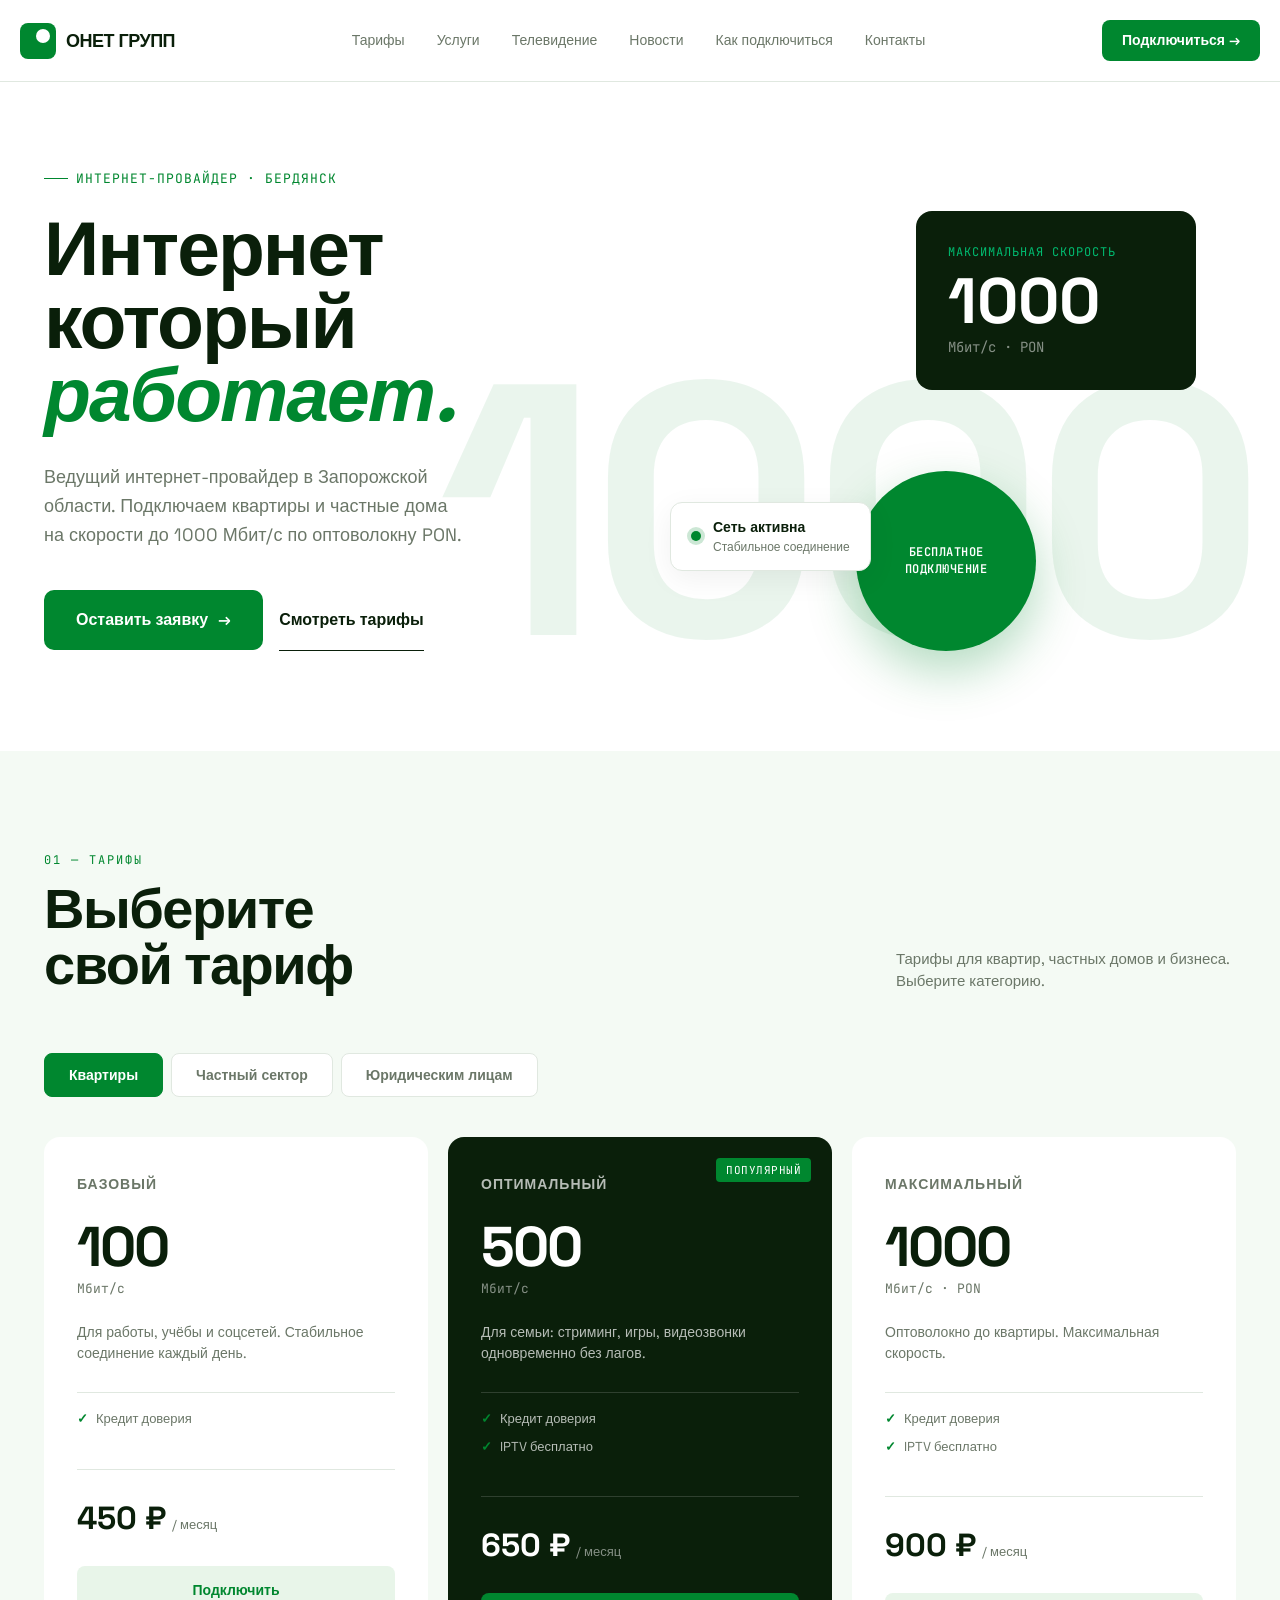
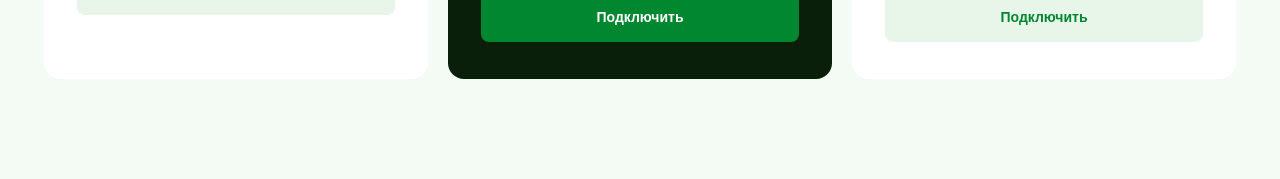
==== index.html @ 93d5ba67 "Update print statement from 'Hello' to 'Goodbye'" ====
<!DOCTYPE html>
<html lang="ru">
<head>
    <meta charset="UTF-8">
    <meta name="viewport" content="width=device-width, initial-scale=1.0">
    <title>ОНЕТ ГРУПП — Ведущий интернет-провайдер в Запорожской области</title>
    <link href="https://fonts.googleapis.com/css2?family=Space+Grotesk:wght@400;500;600;700&family=JetBrains+Mono:wght@400;600&display=swap" rel="stylesheet">
    <style>
        * { margin: 0; padding: 0; box-sizing: border-box; }

        :root {
            --green: #00872f;
            --green-light: #00bb70;
            --green-soft: #e8f5e9;
            --green-bg: #f4faf4;
            --dark: #0a1f0a;
            --dark-2: #1a2e1a;
            --gray: #6b7768;
            --line: #e0e8e0;
            --white: #ffffff;
        }

        html { scroll-behavior: smooth; }

        body {
            font-family: 'Space Grotesk', sans-serif;
            background: var(--white);
            color: var(--dark);
            line-height: 1.5;
            overflow-x: hidden;
        }

        .container { max-width: 1240px; margin: 0 auto; padding: 0 24px; }

        /* ===== HEADER ===== */
        header {
            position: sticky;
            top: 0;
            z-index: 100;
            background: rgba(255,255,255,0.9);
            backdrop-filter: blur(12px);
            border-bottom: 1px solid var(--line);
        }

        .header-inner {
            display: flex;
            align-items: center;
            justify-content: space-between;
            padding: 20px 0;
        }

        .logo {
            display: flex;
            align-items: center;
            gap: 10px;
            text-decoration: none;
            color: var(--dark);
        }

        .logo-mark {
            width: 36px;
            height: 36px;
            background: var(--green);
            border-radius: 8px;
            position: relative;
            overflow: hidden;
        }

        .logo-mark::after {
            content: '';
            position: absolute;
            width: 14px;
            height: 14px;
            background: var(--white);
            border-radius: 50%;
            top: 6px;
            right: 6px;
        }

        .logo-text {
            font-weight: 700;
            font-size: 18px;
            letter-spacing: -0.5px;
        }

        .nav {
            display: flex;
            gap: 32px;
            align-items: center;
        }

        .nav a {
            color: var(--gray);
            text-decoration: none;
            font-size: 14px;
            font-weight: 500;
            transition: color 0.2s ease;
        }

        .nav a:hover { color: var(--green); }

        .btn-connect {
            background: var(--green);
            color: var(--white);
            padding: 10px 20px;
            border-radius: 8px;
            text-decoration: none;
            font-size: 14px;
            font-weight: 600;
            transition: all 0.2s ease;
            border: none;
            cursor: pointer;
        }

        .btn-connect:hover {
            background: var(--dark);
            transform: translateY(-1px);
        }

        .mobile-btn {
            display: none;
            background: none;
            border: none;
            font-size: 24px;
            cursor: pointer;
            color: var(--dark);
        }

        /* ===== HERO ===== */
        .hero { padding: 80px 0 100px; position: relative; }

        .hero-grid {
            display: grid;
            grid-template-columns: 1fr 1fr;
            gap: 60px;
            align-items: end;
        }

        .hero-tag {
            display: inline-flex;
            align-items: center;
            gap: 8px;
            font-family: 'JetBrains Mono', monospace;
            font-size: 13px;
            color: var(--green);
            margin-bottom: 24px;
            text-transform: uppercase;
            letter-spacing: 1px;
        }

        .hero-tag::before {
            content: '';
            width: 24px;
            height: 1px;
            background: var(--green);
        }

        .hero h1 {
            font-size: clamp(44px, 6vw, 88px);
            font-weight: 700;
            line-height: 0.95;
            letter-spacing: -2px;
            color: var(--dark);
            margin-bottom: 32px;
        }

        .hero h1 .accent {
            color: var(--green);
            font-style: italic;
        }

        .hero-sub {
            font-size: 18px;
            color: var(--gray);
            max-width: 420px;
            line-height: 1.6;
            margin-bottom: 40px;
        }

        .hero-actions {
            display: flex;
            gap: 16px;
            align-items: center;
        }

        .btn-main {
            background: var(--green);
            color: var(--white);
            padding: 18px 32px;
            border-radius: 10px;
            text-decoration: none;
            font-weight: 600;
            font-size: 16px;
            transition: all 0.2s ease;
            display: inline-flex;
            align-items: center;
            gap: 10px;
        }

        .btn-main:hover {
            background: var(--dark);
            transform: translateY(-2px);
        }

        .btn-main .arrow { transition: transform 0.2s ease; }
        .btn-main:hover .arrow { transform: translateX(4px); }

        .btn-secondary {
            color: var(--dark);
            text-decoration: none;
            font-weight: 600;
            font-size: 16px;
            padding: 18px 0;
            border-bottom: 1px solid var(--dark);
            transition: color 0.2s ease;
        }

        .btn-secondary:hover {
            color: var(--green);
            border-color: var(--green);
        }

        .hero-visual {
            position: relative;
            height: 480px;
        }

        .big-number {
            position: absolute;
            font-size: clamp(180px, 28vw, 380px);
            font-weight: 700;
            line-height: 1;
            color: var(--green);
            opacity: 0.08;
            right: -20px;
            bottom: -40px;
            letter-spacing: -10px;
            user-select: none;
        }

        .speed-card {
            position: absolute;
            background: var(--dark);
            color: var(--white);
            padding: 32px;
            border-radius: 16px;
            top: 40px;
            right: 40px;
            width: 280px;
        }

        .speed-card-label {
            font-family: 'JetBrains Mono', monospace;
            font-size: 12px;
            color: var(--green-light);
            text-transform: uppercase;
            letter-spacing: 1px;
            margin-bottom: 8px;
        }

        .speed-card-value {
            font-size: 64px;
            font-weight: 700;
            line-height: 1;
            margin-bottom: 4px;
        }

        .speed-card-unit {
            font-family: 'JetBrains Mono', monospace;
            font-size: 14px;
            color: rgba(255,255,255,0.5);
        }

        .status-pill {
            position: absolute;
            background: var(--white);
            border: 1px solid var(--line);
            padding: 14px 20px;
            border-radius: 12px;
            display: flex;
            align-items: center;
            gap: 12px;
            bottom: 80px;
            left: 0;
            box-shadow: 0 8px 30px rgba(0,0,0,0.06);
        }

        .status-dot {
            width: 10px;
            height: 10px;
            background: var(--green);
            border-radius: 50%;
            box-shadow: 0 0 0 4px rgba(0, 135, 47, 0.2);
            animation: pulse 2s infinite;
        }

        @keyframes pulse {
            0%, 100% { box-shadow: 0 0 0 4px rgba(0, 135, 47, 0.2); }
            50% { box-shadow: 0 0 0 8px rgba(0, 135, 47, 0.1); }
        }

        .status-pill .status-text { font-size: 14px; font-weight: 600; }
        .status-pill .status-sub { font-size: 12px; color: var(--gray); }

        .circle-accent {
            position: absolute;
            width: 180px;
            height: 180px;
            border-radius: 50%;
            background: var(--green);
            bottom: 0;
            right: 200px;
            display: flex;
            align-items: center;
            justify-content: center;
            color: var(--white);
            font-family: 'JetBrains Mono', monospace;
            font-size: 12px;
            text-align: center;
            line-height: 1.4;
            font-weight: 600;
            letter-spacing: 0.5px;
            box-shadow: 0 20px 50px rgba(0, 135, 47, 0.3);
        }

        /* ===== SECTION HEAD ===== */
        .section-head {
            display: flex;
            justify-content: space-between;
            align-items: end;
            margin-bottom: 60px;
            gap: 40px;
        }

        .section-head h2 {
            font-size: clamp(36px, 4.5vw, 56px);
            font-weight: 700;
            letter-spacing: -1.5px;
            line-height: 1;
        }

        .section-head p {
            color: var(--gray);
            max-width: 340px;
            font-size: 15px;
        }

        .section-label {
            font-family: 'JetBrains Mono', monospace;
            font-size: 12px;
            color: var(--green);
            text-transform: uppercase;
            letter-spacing: 2px;
            margin-bottom: 12px;
            display: block;
        }

        /* ===== TARIFFS ===== */
        .tariffs { padding: 100px 0; background: var(--green-bg); }

        .tariff-tabs {
            display: flex;
            gap: 8px;
            margin-bottom: 40px;
            flex-wrap: wrap;
        }

        .tariff-tab {
            padding: 12px 24px;
            background: var(--white);
            border: 1px solid var(--line);
            border-radius: 8px;
            font-size: 14px;
            font-weight: 600;
            color: var(--gray);
            cursor: pointer;
            transition: all 0.2s ease;
            font-family: inherit;
        }

        .tariff-tab.active {
            background: var(--green);
            color: var(--white);
            border-color: var(--green);
        }

        .tariff-tab:hover:not(.active) {
            border-color: var(--green);
            color: var(--green);
        }

        .tariff-panel { display: none; }
        .tariff-panel.active { display: block; }

        .tariffs-grid {
            display: grid;
            grid-template-columns: repeat(3, 1fr);
            gap: 20px;
        }

        .tariff-card {
            background: var(--white);
            border-radius: 16px;
            padding: 36px 32px;
            transition: all 0.3s ease;
            border: 1px solid transparent;
            position: relative;
            overflow: hidden;
        }

        .tariff-card:hover {
            transform: translateY(-4px);
            border-color: var(--green);
        }

        .tariff-card.featured {
            background: var(--dark);
            color: var(--white);
        }

        .tariff-card.featured .tariff-name,
        .tariff-card.featured .tariff-desc {
            color: rgba(255,255,255,0.7);
        }

        .tariff-badge {
            position: absolute;
            top: 20px;
            right: 20px;
            background: var(--green);
            color: var(--white);
            font-family: 'JetBrains Mono', monospace;
            font-size: 11px;
            padding: 4px 10px;
            border-radius: 4px;
            text-transform: uppercase;
            letter-spacing: 0.5px;
        }

        .tariff-name {
            font-size: 14px;
            font-weight: 600;
            color: var(--gray);
            margin-bottom: 24px;
            text-transform: uppercase;
            letter-spacing: 1px;
        }

        .tariff-speed {
            font-size: 56px;
            font-weight: 700;
            line-height: 1;
            margin-bottom: 4px;
            letter-spacing: -2px;
        }

        .tariff-speed-unit {
            font-family: 'JetBrains Mono', monospace;
            font-size: 13px;
            color: var(--gray);
            margin-bottom: 24px;
            display: block;
        }

        .tariff-card.featured .tariff-speed-unit { color: rgba(255,255,255,0.5); }

        .tariff-desc {
            font-size: 14px;
            color: var(--gray);
            margin-bottom: 28px;
            min-height: 42px;
        }

        .tariff-price {
            display: flex;
            align-items: baseline;
            gap: 6px;
            padding-top: 24px;
            border-top: 1px solid var(--line);
            margin-bottom: 24px;
        }

        .tariff-card.featured .tariff-price { border-color: rgba(255,255,255,0.15); }

        .tariff-price-value { font-size: 32px; font-weight: 700; }
        .tariff-price-period { font-size: 13px; color: var(--gray); }
        .tariff-card.featured .tariff-price-period { color: rgba(255,255,255,0.5); }

        .tariff-features {
            margin-bottom: 24px;
            padding: 16px 0;
            border-top: 1px solid var(--line);
        }

        .tariff-card.featured .tariff-features { border-color: rgba(255,255,255,0.15); }

        .tariff-feature {
            display: flex;
            align-items: center;
            gap: 8px;
            font-size: 13px;
            color: var(--gray);
            margin-bottom: 8px;
        }

        .tariff-card.featured .tariff-feature { color: rgba(255,255,255,0.7); }
        .tariff-feature:last-child { margin-bottom: 0; }
        .tariff-feature::before { content: '✓'; color: var(--green); font-weight: 700; }

        .tariff-btn {
            display: block;
            width: 100%;
            padding: 14px;
            border-radius: 8px;
            text-align: center;
            text-decoration: none;
            font-weight: 600;
            font-size: 14px;
            transition: all 0.2s ease;
            background: var(--green-soft);
            color: var(--green);
            border: none;
            cursor: pointer;
        }

        .tariff-btn:hover {
            background: var(--green);
            color: var(--white);
        }

        .tariff-card.featured .tariff-btn {
            background: var(--green);
            color: var(--white);
        }

        .tariff-card.featured .tariff-btn:hover {
            background: var(--white);
            color: var(--green);
        }

        .tariffs-note {
            margin-top: 24px;
            padding: 20px;
            background: var(--white);
            border-radius: 12px;
            border-left: 4px solid var(--green);
        }

        .tariffs-note p {
            font-size: 14px;
            color: var(--gray);
            line-height: 1.6;
        }

        .tariffs-note strong { color: var(--dark); }

        .tariffs-note a {
            color: var(--green);
            text-decoration: none;
            font-weight: 600;
        }

        /* ===== SERVICES ===== */
        .services { padding: 100px 0; }

        .services-row {
            display: grid;
            grid-template-columns: repeat(3, 1fr);
            border-top: 1px solid var(--line);
        }

        .service {
            padding: 48px 32px 48px 0;
            border-right: 1px solid var(--line);
            transition: all 0.3s ease;
            cursor: pointer;
            position: relative;
        }

        .service:last-child { border-right: none; padding-right: 0; }
        .service:first-child { padding-left: 0; }
        .service:hover { padding-left: 20px; }

        .service-num {
            font-family: 'JetBrains Mono', monospace;
            font-size: 12px;
            color: var(--green);
            margin-bottom: 32px;
        }

        .service-icon {
            width: 48px;
            height: 48px;
            background: var(--green-soft);
            border-radius: 10px;
            display: flex;
            align-items: center;
            justify-content: center;
            margin-bottom: 24px;
            transition: all 0.3s ease;
        }

        .service:hover .service-icon { background: var(--green); }

        .service-icon svg {
            width: 24px;
            height: 24px;
            stroke: var(--green);
            fill: none;
            stroke-width: 2;
            transition: stroke 0.3s ease;
        }

        .service:hover .service-icon svg { stroke: var(--white); }

        .service h3 {
            font-size: 22px;
            font-weight: 700;
            margin-bottom: 12px;
            letter-spacing: -0.5px;
        }

        .service p {
            font-size: 14px;
            color: var(--gray);
            line-height: 1.6;
        }

        /* ===== TV ===== */
        .tv { padding: 100px 0; background: var(--dark); color: var(--white); }

        .tv-head { margin-bottom: 60px; }

        .tv-head h2 {
            font-size: clamp(36px, 4.5vw, 56px);
            font-weight: 700;
            letter-spacing: -1.5px;
            line-height: 1;
            max-width: 700px;
        }

        .tv-head h2 .italic { font-style: italic; color: var(--green-light); }

        .tv-grid {
            display: grid;
            grid-template-columns: repeat(auto-fit, minmax(240px, 1fr));
            gap: 16px;
            margin-bottom: 40px;
        }

        .tv-card {
            background: rgba(255,255,255,0.05);
            border-radius: 16px;
            padding: 28px;
            border: 1px solid rgba(255,255,255,0.1);
            transition: all 0.3s ease;
        }

        .tv-card:hover {
            border-color: var(--green);
            transform: translateY(-4px);
        }

        .tv-card-name {
            font-size: 17px;
            font-weight: 700;
            margin-bottom: 4px;
        }

        .tv-card-channels {
            font-family: 'JetBrains Mono', monospace;
            font-size: 12px;
            color: var(--green-light);
            margin-bottom: 16px;
        }

        .tv-card-price {
            font-size: 28px;
            font-weight: 700;
            margin-bottom: 4px;
        }

        .tv-card-period {
            font-size: 12px;
            color: rgba(255,255,255,0.5);
            margin-bottom: 16px;
        }

        .tv-card-desc {
            font-size: 13px;
            color: rgba(255,255,255,0.7);
            line-height: 1.5;
        }

        .tv-card.free {
            background: var(--green);
            border-color: var(--green);
        }

        .tv-card.free .tv-card-channels,
        .tv-card.free .tv-card-period,
        .tv-card.free .tv-card-desc {
            color: rgba(255,255,255,0.95);
        }

        .tv-features {
            display: grid;
            grid-template-columns: repeat(auto-fit, minmax(200px, 1fr));
            gap: 24px;
            padding-top: 40px;
            border-top: 1px solid rgba(255,255,255,0.1);
        }

        .tv-feature {
            display: flex;
            align-items: start;
            gap: 12px;
        }

        .tv-feature-icon {
            width: 32px;
            height: 32px;
            background: var(--green);
            border-radius: 8px;
            display: flex;
            align-items: center;
            justify-content: center;
            font-size: 16px;
            flex-shrink: 0;
        }

        .tv-feature-text h4 {
            font-size: 14px;
            font-weight: 700;
            margin-bottom: 4px;
        }

        .tv-feature-text p {
            font-size: 13px;
            color: rgba(255,255,255,0.6);
            line-height: 1.5;
        }

        /* ===== NEWS ===== */
        .news { padding: 100px 0; background: var(--green-bg); }

        .news-grid {
            display: grid;
            grid-template-columns: repeat(auto-fit, minmax(300px, 1fr));
            gap: 24px;
        }

        .news-card {
            background: var(--white);
            border-radius: 16px;
            padding: 32px;
            transition: all 0.3s ease;
            border: 1px solid transparent;
        }

        .news-card:hover {
            transform: translateY(-4px);
            border-color: var(--green);
        }

        .news-date {
            font-family: 'JetBrains Mono', monospace;
            font-size: 12px;
            color: var(--green);
            margin-bottom: 16px;
            text-transform: uppercase;
            letter-spacing: 1px;
        }

        .news-card h3 {
            font-size: 20px;
            font-weight: 700;
            margin-bottom: 12px;
            letter-spacing: -0.3px;
        }

        .news-card p {
            font-size: 14px;
            color: var(--gray);
            line-height: 1.6;
        }

        /* ===== STEPS ===== */
        .steps { padding: 100px 0; background: var(--dark-2); color: var(--white); }

        .steps-head { margin-bottom: 80px; }

        .steps-head h2 {
            font-size: clamp(36px, 4.5vw, 56px);
            font-weight: 700;
            letter-spacing: -1.5px;
            line-height: 1;
            max-width: 700px;
        }

        .steps-head h2 .italic { font-style: italic; color: var(--green-light); }

        .steps-grid {
            display: grid;
            grid-template-columns: repeat(4, 1fr);
            gap: 40px;
            counter-reset: step;
        }

        .step {
            position: relative;
            padding-top: 32px;
            border-top: 1px solid rgba(255,255,255,0.1);
        }

        .step::before {
            counter-increment: step;
            content: "0" counter(step);
            font-family: 'JetBrains Mono', monospace;
            font-size: 13px;
            color: var(--green-light);
            display: block;
            margin-bottom: 24px;
        }

        .step h4 {
            font-size: 18px;
            font-weight: 700;
            margin-bottom: 12px;
            letter-spacing: -0.3px;
        }

        .step p {
            font-size: 14px;
            color: rgba(255,255,255,0.6);
            line-height: 1.6;
        }

        /* ===== CTA ===== */
        .cta { padding: 100px 0; }

        .cta-box {
            background: var(--green);
            border-radius: 24px;
            padding: 80px 60px;
            display: grid;
            grid-template-columns: 1.2fr 1fr;
            gap: 60px;
            align-items: center;
            position: relative;
            overflow: hidden;
        }

        .cta-box::before {
            content: '';
            position: absolute;
            width: 400px;
            height: 400px;
            border-radius: 50%;
            background: rgba(255,255,255,0.08);
            right: -100px;
            top: -100px;
        }

        .cta-box::after {
            content: '';
            position: absolute;
            width: 200px;
            height: 200px;
            border-radius: 50%;
            background: rgba(255,255,255,0.05);
            left: 40%;
            bottom: -80px;
        }

        .cta-content {
            position: relative;
            z-index: 2;
            color: var(--white);
        }

        .cta-content h2 {
            font-size: clamp(32px, 4vw, 48px);
            font-weight: 700;
            line-height: 1.05;
            letter-spacing: -1px;
            margin-bottom: 20px;
        }

        .cta-content p {
            font-size: 17px;
            opacity: 0.9;
            max-width: 440px;
        }

        .cta-form {
            position: relative;
            z-index: 2;
            background: var(--white);
            padding: 36px;
            border-radius: 16px;
        }

        .cta-form h3 {
            font-size: 20px;
            font-weight: 700;
            margin-bottom: 24px;
            color: var(--dark);
        }

        .form-field { margin-bottom: 14px; }

        .form-field input {
            width: 100%;
            padding: 14px 16px;
            border: 1px solid var(--line);
            border-radius: 8px;
            font-family: inherit;
            font-size: 14px;
            background: var(--white);
            color: var(--dark);
            transition: border-color 0.2s ease;
            outline: none;
        }

        .form-field input:focus { border-color: var(--green); }
        .form-field input::placeholder { color: var(--gray); }

        .cta-form button {
            width: 100%;
            padding: 16px;
            background: var(--dark);
            color: var(--white);
            border: none;
            border-radius: 8px;
            font-family: inherit;
            font-size: 15px;
            font-weight: 600;
            cursor: pointer;
            transition: background 0.2s ease;
        }

        .cta-form button:hover { background: var(--green); }

        .form-note {
            font-size: 12px;
            color: var(--gray);
            margin-top: 12px;
            text-align: center;
        }

        /* ===== CONTACTS ===== */
        .contacts { padding: 100px 0; background: var(--green-bg); }

        .contacts-grid {
            display: grid;
            grid-template-columns: repeat(2, 1fr);
            gap: 20px;
        }

        .contact-card {
            background: var(--white);
            border-radius: 16px;
            padding: 36px;
            transition: all 0.3s ease;
            border: 1px solid transparent;
        }

        .contact-card:hover {
            border-color: var(--green);
            transform: translateY(-2px);
        }

        .contact-card-label {
            font-family: 'JetBrains Mono', monospace;
            font-size: 11px;
            color: var(--green);
            text-transform: uppercase;
            letter-spacing: 1.5px;
            margin-bottom: 16px;
            display: block;
        }

        .contact-card-value {
            font-size: 24px;
            font-weight: 700;
            letter-spacing: -0.5px;
            line-height: 1.3;
            margin-bottom: 8px;
        }

        .contact-card-value a {
            color: var(--dark);
            text-decoration: none;
            transition: color 0.2s ease;
        }

        .contact-card-value a:hover { color: var(--green); }

        .contact-card-sub {
            font-size: 14px;
            color: var(--gray);
            line-height: 1.5;
        }

        .contact-card-sub a {
            color: var(--green);
            text-decoration: none;
            display: block;
            margin-top: 4px;
        }

        .contact-card-wide {
            grid-column: span 2;
            display: grid;
            grid-template-columns: 1fr 1fr;
            gap: 40px;
            align-items: center;
        }

        .contact-map {
            background: var(--green-soft);
            border-radius: 12px;
            height: 200px;
            display: flex;
            align-items: center;
            justify-content: center;
            font-size: 14px;
            color: var(--gray);
            overflow: hidden;
            border: 1px solid var(--line);
        }

        /* ===== FOOTER ===== */
        footer {
            background: var(--dark);
            color: var(--white);
            padding: 60px 0 30px;
        }

        .footer-top {
            display: grid;
            grid-template-columns: 2fr 1fr 1fr 1fr;
            gap: 60px;
            padding-bottom: 60px;
            border-bottom: 1px solid rgba(255,255,255,0.1);
        }

        .footer-brand p {
            color: rgba(255,255,255,0.6);
            font-size: 14px;
            margin-top: 16px;
            max-width: 320px;
        }

        .footer-col h5 {
            font-size: 13px;
            font-weight: 700;
            text-transform: uppercase;
            letter-spacing: 1px;
            margin-bottom: 20px;
            color: var(--green-light);
        }

        .footer-col a {
            display: block;
            color: rgba(255,255,255,0.6);
            text-decoration: none;
            font-size: 14px;
            padding: 6px 0;
            transition: color 0.2s ease;
        }

        .footer-col a:hover { color: var(--white); }

        .footer-bottom {
            padding-top: 30px;
            display: flex;
            justify-content: space-between;
            align-items: center;
            font-size: 13px;
            color: rgba(255,255,255,0.4);
        }

        .footer-bottom a {
            color: inherit;
            text-decoration: none;
        }

        /* ===== RESPONSIVE ===== */
        @media (max-width: 968px) {
            .hero-grid { grid-template-columns: 1fr; gap: 60px; }
            .hero-visual { height: 400px; }
            .big-number { font-size: 200px; }
            .tariffs-grid { grid-template-columns: 1fr; max-width: 480px; }
            .services-row { grid-template-columns: 1fr; border-top: none; }
            .service { border-right: none; border-top: 1px solid var(--line); padding: 32px 0 !important; }
            .steps-grid { grid-template-columns: repeat(2, 1fr); }
            .cta-box { grid-template-columns: 1fr; padding: 48px 32px; }
            .contacts-grid { grid-template-columns: 1fr; }
            .contact-card-wide { grid-column: span 1; grid-template-columns: 1fr; }
            .footer-top { grid-template-columns: 1fr 1fr; gap: 40px; }
            .section-head { flex-direction: column; align-items: start; }
        }

        @media (max-width: 640px) {
            .nav { display: none; }
            .mobile-btn { display: block; }
            .hero { padding: 40px 0 60px; }
            .hero-actions { flex-direction: column; align-items: stretch; }
            .btn-secondary { text-align: center; }
            .speed-card { width: 220px; padding: 24px; top: 20px; right: 20px; }
            .speed-card-value { font-size: 48px; }
            .circle-accent { display: none; }
            .steps-grid { grid-template-columns: 1fr; }
            .footer-top { grid-template-columns: 1fr; }
            .footer-bottom { flex-direction: column; gap: 12px; text-align: center; }
            .contact-card-value { font-size: 20px; }
            .tariff-tabs { flex-direction: column; }
            .tariff-tab { width: 100%; }
        }
    </style>
</head>
<body>

<!-- HEADER -->
<header>
    <div class="container header-inner">
        <a href="#" class="logo">
            <div class="logo-mark"></div>
            <div class="logo-text">ОНЕТ ГРУПП</div>
        </a>
        <nav class="nav">
            <a href="#tariffs">Тарифы</a>
            <a href="#services">Услуги</a>
            <a href="#tv">Телевидение</a>
            <a href="#news">Новости</a>
            <a href="#steps">Как подключиться</a>
            <a href="#contacts">Контакты</a>
        </nav>
        <a href="#contact" class="btn-connect">Подключиться →</a>
        <button class="mobile-btn">☰</button>
    </div>
</header>

<!-- HERO -->
<section class="hero">
    <div class="container">
        <div class="hero-grid">
            <div class="hero-left">
                <div class="hero-tag">Интернет-провайдер · Бердянск</div>
                <h1>Интернет<br>который <span class="accent">работает.</span></h1>
                <p class="hero-sub">Ведущий интернет-провайдер в Запорожской области. Подключаем квартиры и частные дома на скорости до 1000 Мбит/с по оптоволокну PON.</p>
                <div class="hero-actions">
                    <a href="#contact" class="btn-main">
                        Оставить заявку
                        <span class="arrow">→</span>
                    </a>
                    <a href="#tariffs" class="btn-secondary">Смотреть тарифы</a>
                </div>
            </div>
            <div class="hero-visual">
                <div class="big-number">1000</div>
                <div class="speed-card">
                    <div class="speed-card-label">Максимальная скорость</div>
                    <div class="speed-card-value">1000</div>
                    <div class="speed-card-unit">Мбит/с · PON</div>
                </div>
                <div class="circle-accent">БЕСПЛАТНОЕ<br>ПОДКЛЮЧЕНИЕ</div>
                <div class="status-pill">
                    <div class="status-dot"></div>
                    <div>
                        <div class="status-text">Сеть активна</div>
                        <div class="status-sub">Стабильное соединение</div>
                    </div>
                </div>
            </div>
        </div>
    </div>
</section>

<!-- TARIFFS -->
<section class="tariffs" id="tariffs">
    <div class="container">
        <div class="section-head">
            <div>
                <span class="section-label">01 — Тарифы</span>
                <h2>Выберите<br>свой тариф</h2>
            </div>
            <p>Тарифы для квартир, частных домов и бизнеса. Выберите категорию.</p>
        </div>

        <div class="tariff-tabs">
            <button class="tariff-tab active" data-tab="apartments">Квартиры</button>
            <button class="tariff-tab" data-tab="private">Частный сектор</button>
            <button class="tariff-tab" data-tab="business">Юридическим лицам</button>
        </div>

        <!-- APARTMENTS -->
        <div class="tariff-panel active" id="apartments">
            <div class="tariffs-grid">
                <div class="tariff-card">
                    <div class="tariff-name">Базовый</div>
                    <div class="tariff-speed">100</div>
                    <span class="tariff-speed-unit">Мбит/с</span>
                    <p class="tariff-desc">Для работы, учёбы и соцсетей. Стабильное соединение каждый день.</p>
                    <div class="tariff-features">
                        <div class="tariff-feature">Кредит доверия</div>
                    </div>
                    <div class="tariff-price">
                        <span class="tariff-price-value">450 ₽</span>
                        <span class="tariff-price-period">/ месяц</span>
                    </div>
                    <a href="#contact" class="tariff-btn">Подключить</a>
                </div>
                <div class="tariff-card featured">
                    <div class="tariff-badge">Популярный</div>
                    <div class="tariff-name">Оптимальный</div>
                    <div class="tariff-speed">500</div>
                    <span class="tariff-speed-unit">Мбит/с</span>
                    <p class="tariff-desc">Для семьи: стриминг, игры, видеозвонки одновременно без лагов.</p>
                    <div class="tariff-features">
                        <div class="tariff-feature">Кредит доверия</div>
                        <div class="tariff-feature">IPTV бесплатно</div>
                    </div>
                    <div class="tariff-price">
                        <span class="tariff-price-value">650 ₽</span>
                        <span class="tariff-price-period">/ месяц</span>
                    </div>
                    <a href="#contact" class="tariff-btn">Подключить</a>
                </div>
                <div class="tariff-card">
                    <div class="tariff-name">Максимальный</div>
                    <div class="tariff-speed">1000</div>
                    <span class="tariff-speed-unit">Мбит/с · PON</span>
                    <p class="tariff-desc">Оптоволокно до квартиры. Максимальная скорость.</p>
                    <div class="tariff-features">
                        <div class="tariff-feature">Кредит доверия</div>
                        <div class="tariff-feature">IPTV бесплатно</div>
                    </div>
                    <div class="tariff-price">
                        <span class="tariff-price-value">900 ₽</span>
                        <span class="tariff-price-period">/ месяц</span>
                    </div>
                    <a href="#contact" class="tariff-btn">Подключить</a>
                </div>
            </div>
        </div>

        <!-- PRIVATE SECTOR -->
        <div class="tariff-panel" id="private">
            <div class="tariffs-grid">
                <div class="tariff-card">
                    <div class="tariff-name">Оптимальный</div>
                    <div class="tariff-speed">50</div>
                    <span class="tariff-speed-unit">Мбит/с</span>
                    <p class="tariff-desc">Стабильный интернет для дома. Работа, учёба, соцсети.</p>
                    <div class="tariff-features">
                        <div class="tariff-feature">Кредит доверия</div>
                    </div>
                    <div class="tariff-price">
                        <span class="tariff-price-value">800 ₽</span>
                        <span class="tariff-price-period">/ месяц</span>
                    </div>
                    <a href="#contact" class="tariff-btn">Подключить</a>
                </div>
                <div class="tariff-card featured">
                    <div class="tariff-badge">Популярный</div>
                    <div class="tariff-name">Максимальный</div>
                    <div class="tariff-speed">100</div>
                    <span class="tariff-speed-unit">Мбит/с</span>
                    <p class="tariff-desc">Для семьи: стриминг, игры, видеозвонки. Включает IPTV.</p>
                    <div class="tariff-features">
                        <div class="tariff-feature">Кредит доверия</div>
                        <div class="tariff-feature">IPTV включено</div>
                    </div>
                    <div class="tariff-price">
                        <span class="tariff-price-value">850 ₽</span>
                        <span class="tariff-price-period">/ месяц</span>
                    </div>
                    <a href="#contact" class="tariff-btn">
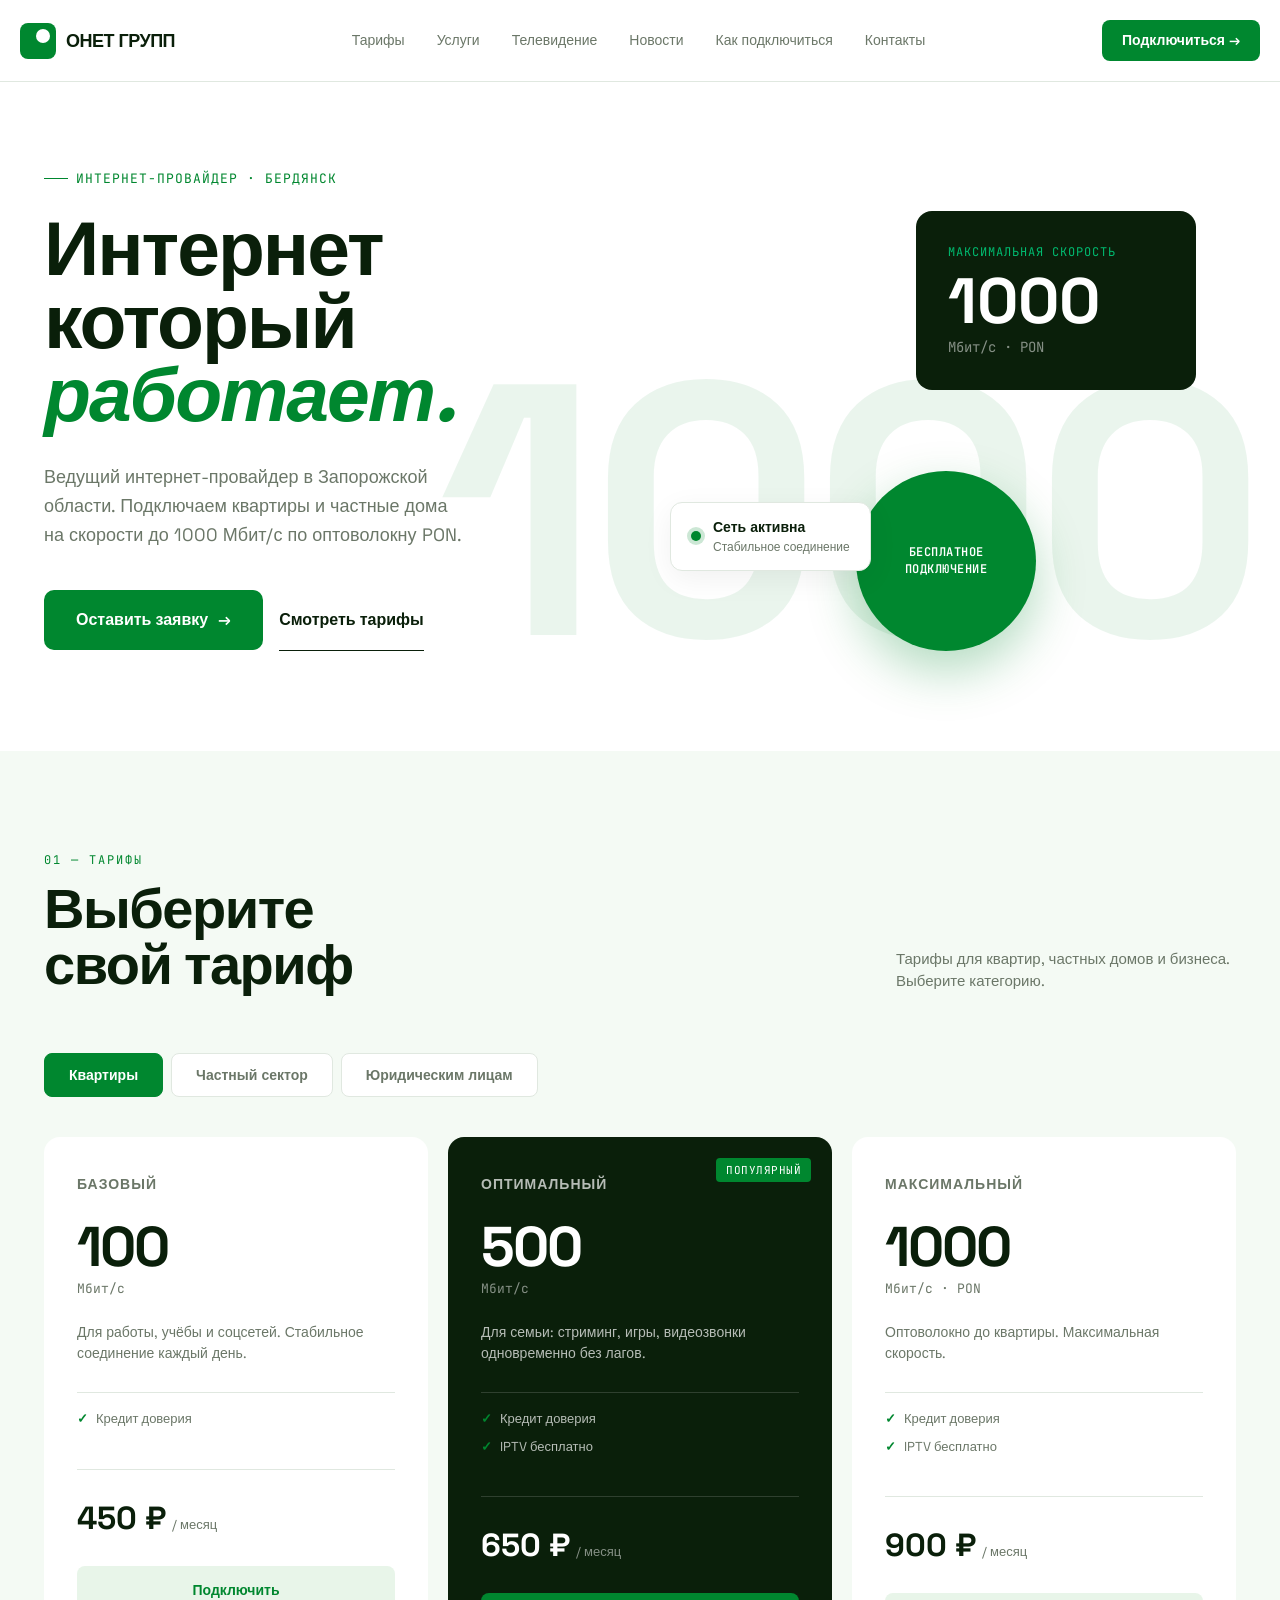
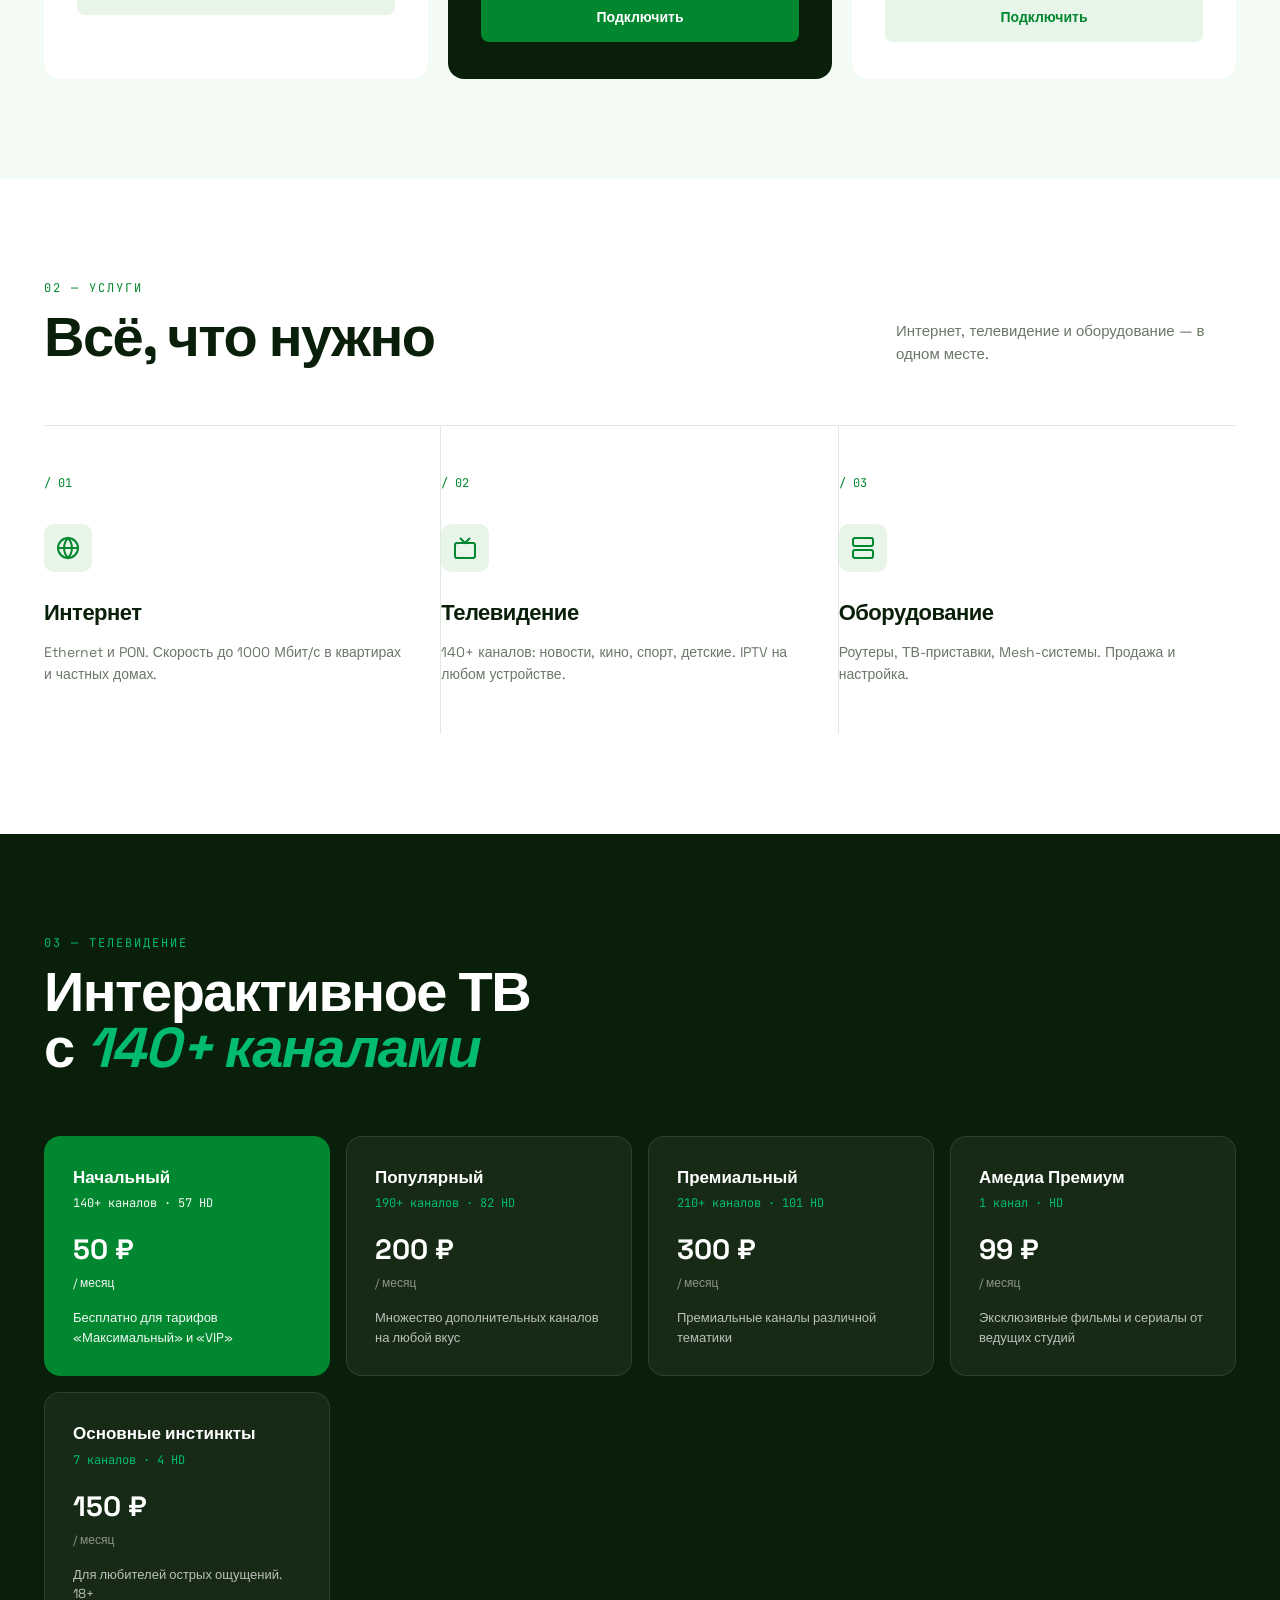
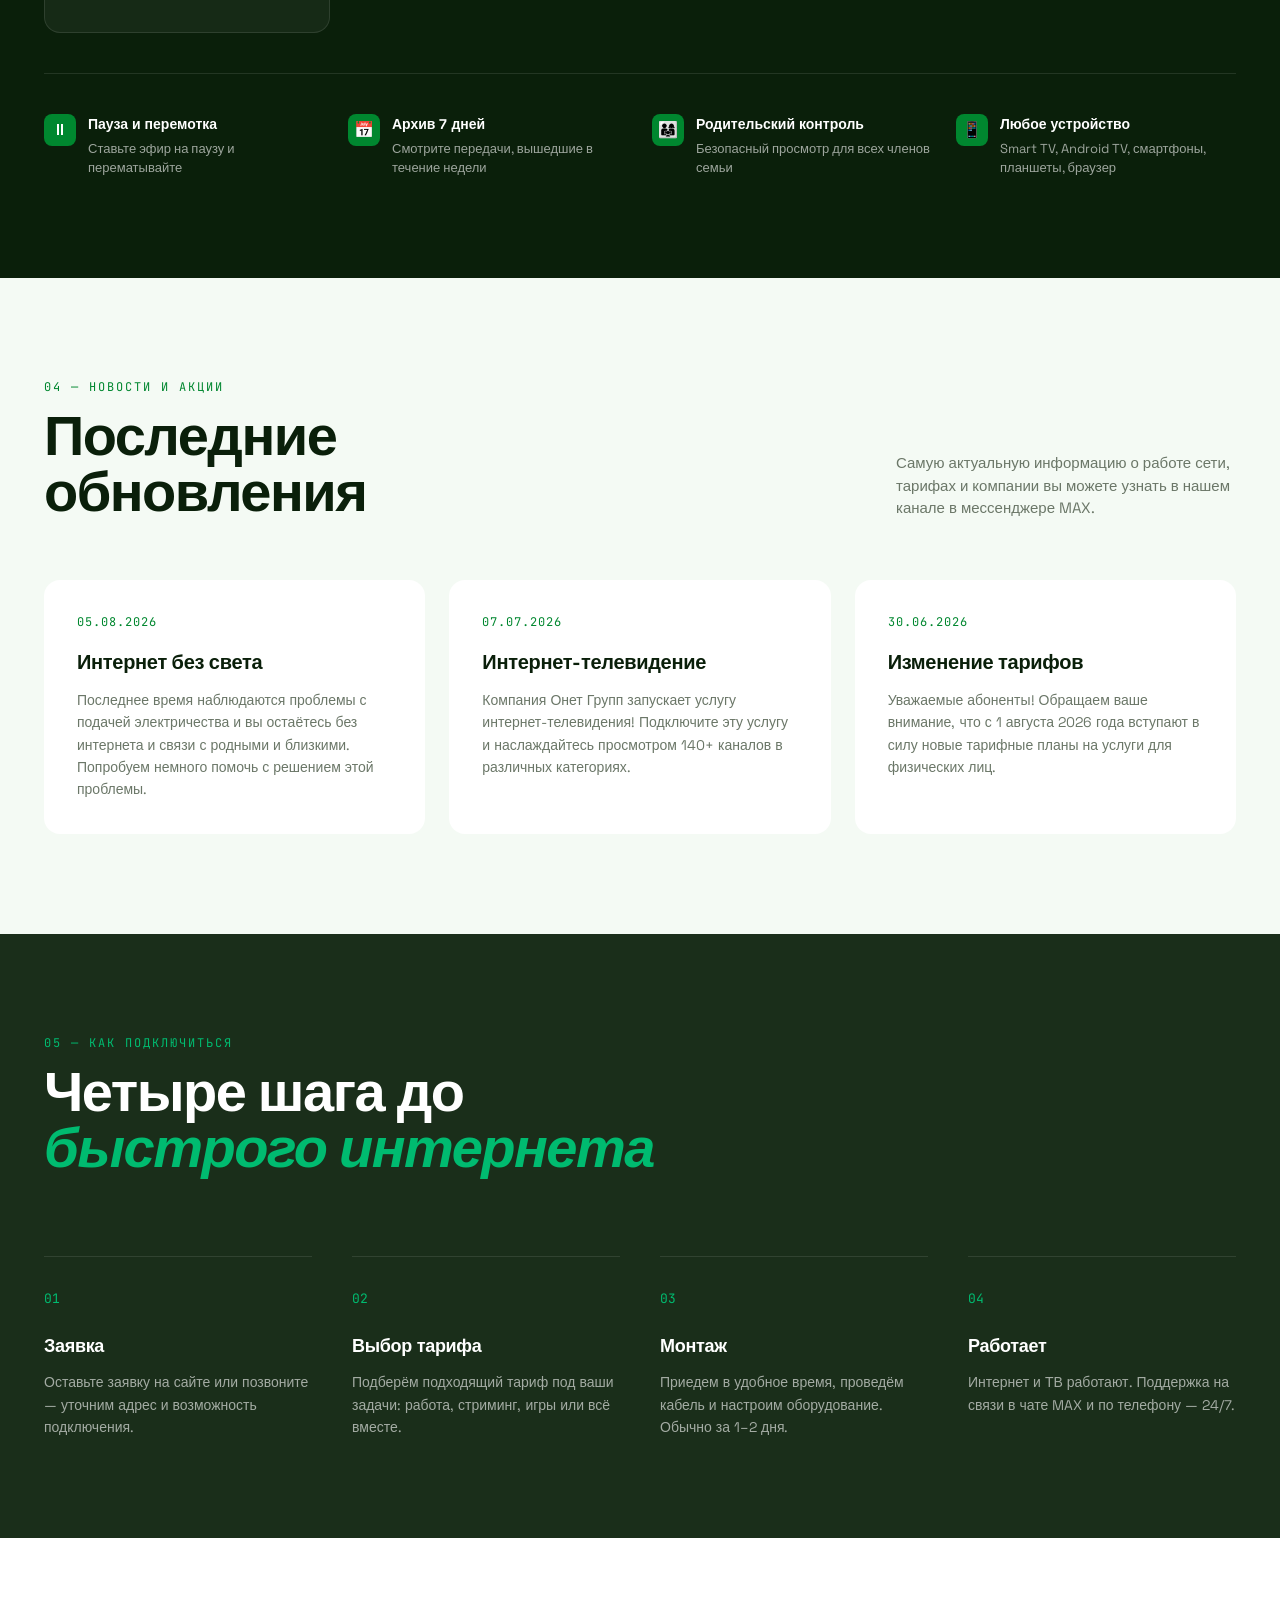
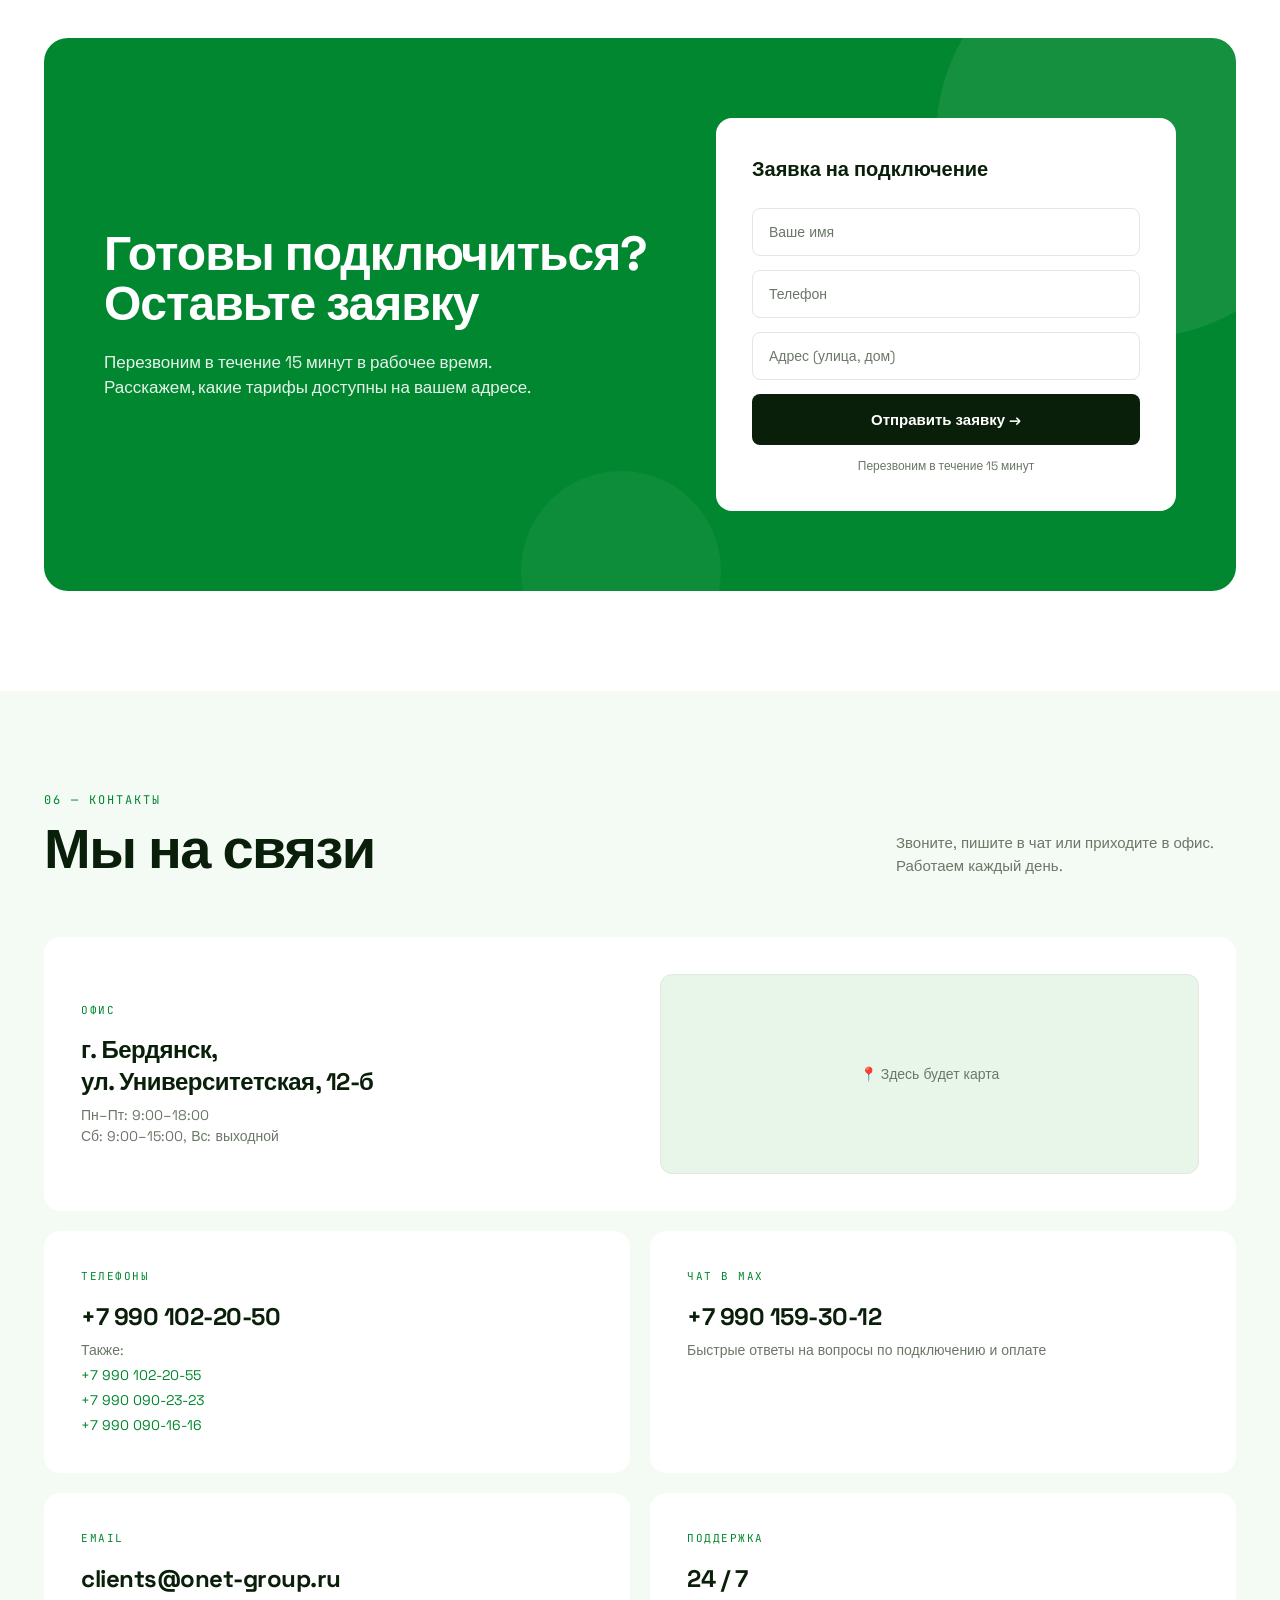
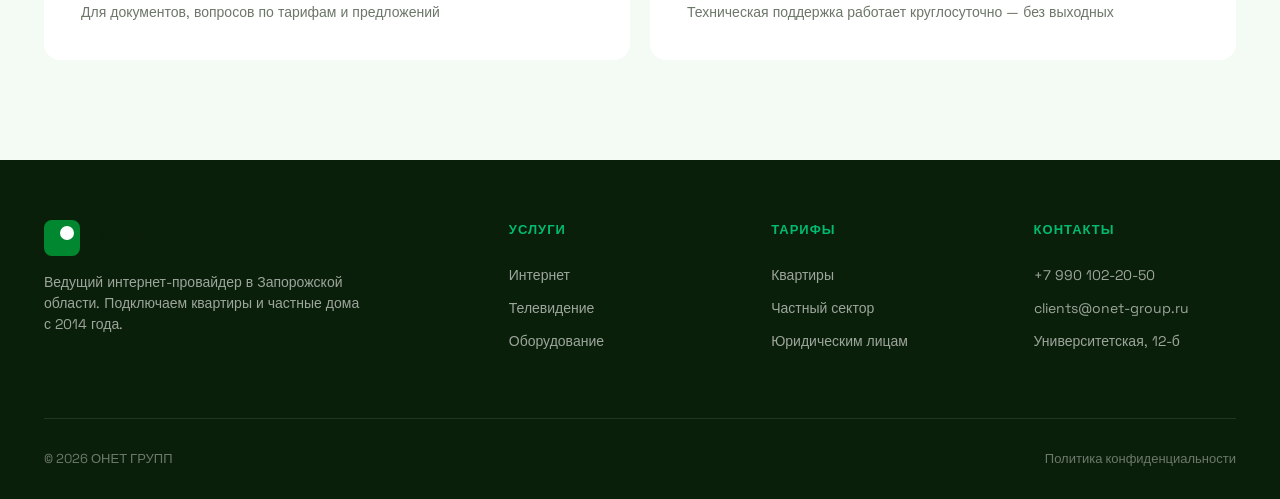
==== commit 23dd3dc0: "Update index.html" ====
--- a/index.html
+++ b/index.html
@@ -1,1129 +1,226 @@
 <!DOCTYPE html>
 <html lang="ru">
 <head>
-    <meta charset="UTF-8">
-    <meta name="viewport" content="width=device-width, initial-scale=1.0">
-    <title>ОНЕТ ГРУПП — Ведущий интернет-провайдер в Запорожской области</title>
-    <link href="https://fonts.googleapis.com/css2?family=Space+Grotesk:wght@400;500;600;700&family=JetBrains+Mono:wght@400;600&display=swap" rel="stylesheet">
-    <style>
-        * { margin: 0; padding: 0; box-sizing: border-box; }
-
-        :root {
-            --green: #00872f;
-            --green-light: #00bb70;
-            --green-soft: #e8f5e9;
-            --green-bg: #f4faf4;
-            --dark: #0a1f0a;
-            --dark-2: #1a2e1a;
-            --gray: #6b7768;
-            --line: #e0e8e0;
-            --white: #ffffff;
-        }
-
-        html { scroll-behavior: smooth; }
-
-        body {
-            font-family: 'Space Grotesk', sans-serif;
-            background: var(--white);
-            color: var(--dark);
-            line-height: 1.5;
-            overflow-x: hidden;
-        }
-
-        .container { max-width: 1240px; margin: 0 auto; padding: 0 24px; }
-
-        /* ===== HEADER ===== */
-        header {
-            position: sticky;
-            top: 0;
-            z-index: 100;
-            background: rgba(255,255,255,0.9);
-            backdrop-filter: blur(12px);
-            border-bottom: 1px solid var(--line);
-        }
-
-        .header-inner {
-            display: flex;
-            align-items: center;
-            justify-content: space-between;
-            padding: 20px 0;
-        }
-
-        .logo {
-            display: flex;
-            align-items: center;
-            gap: 10px;
-            text-decoration: none;
-            color: var(--dark);
-        }
-
-        .logo-mark {
-            width: 36px;
-            height: 36px;
-            background: var(--green);
-            border-radius: 8px;
-            position: relative;
-            overflow: hidden;
-        }
-
-        .logo-mark::after {
-            content: '';
-            position: absolute;
-            width: 14px;
-            height: 14px;
-            background: var(--white);
-            border-radius: 50%;
-            top: 6px;
-            right: 6px;
-        }
-
-        .logo-text {
-            font-weight: 700;
-            font-size: 18px;
-            letter-spacing: -0.5px;
-        }
-
-        .nav {
-            display: flex;
-            gap: 32px;
-            align-items: center;
-        }
-
-        .nav a {
-            color: var(--gray);
-            text-decoration: none;
-            font-size: 14px;
-            font-weight: 500;
-            transition: color 0.2s ease;
-        }
-
-        .nav a:hover { color: var(--green); }
-
-        .btn-connect {
-            background: var(--green);
-            color: var(--white);
-            padding: 10px 20px;
-            border-radius: 8px;
-            text-decoration: none;
-            font-size: 14px;
-            font-weight: 600;
-            transition: all 0.2s ease;
-            border: none;
-            cursor: pointer;
-        }
-
-        .btn-connect:hover {
-            background: var(--dark);
-            transform: translateY(-1px);
-        }
-
-        .mobile-btn {
-            display: none;
-            background: none;
-            border: none;
-            font-size: 24px;
-            cursor: pointer;
-            color: var(--dark);
-        }
-
-        /* ===== HERO ===== */
-        .hero { padding: 80px 0 100px; position: relative; }
-
-        .hero-grid {
-            display: grid;
-            grid-template-columns: 1fr 1fr;
-            gap: 60px;
-            align-items: end;
-        }
-
-        .hero-tag {
-            display: inline-flex;
-            align-items: center;
-            gap: 8px;
-            font-family: 'JetBrains Mono', monospace;
-            font-size: 13px;
-            color: var(--green);
-            margin-bottom: 24px;
-            text-transform: uppercase;
-            letter-spacing: 1px;
-        }
-
-        .hero-tag::before {
-            content: '';
-            width: 24px;
-            height: 1px;
-            background: var(--green);
-        }
-
-        .hero h1 {
-            font-size: clamp(44px, 6vw, 88px);
-            font-weight: 700;
-            line-height: 0.95;
-            letter-spacing: -2px;
-            color: var(--dark);
-            margin-bottom: 32px;
-        }
-
-        .hero h1 .accent {
-            color: var(--green);
-            font-style: italic;
-        }
-
-        .hero-sub {
-            font-size: 18px;
-            color: var(--gray);
-            max-width: 420px;
-            line-height: 1.6;
-            margin-bottom: 40px;
-        }
-
-        .hero-actions {
-            display: flex;
-            gap: 16px;
-            align-items: center;
-        }
-
-        .btn-main {
-            background: var(--green);
-            color: var(--white);
-            padding: 18px 32px;
-            border-radius: 10px;
-            text-decoration: none;
-            font-weight: 600;
-            font-size: 16px;
-            transition: all 0.2s ease;
-            display: inline-flex;
-            align-items: center;
-            gap: 10px;
-        }
-
-        .btn-main:hover {
-            background: var(--dark);
-            transform: translateY(-2px);
-        }
-
-        .btn-main .arrow { transition: transform 0.2s ease; }
-        .btn-main:hover .arrow { transform: translateX(4px); }
-
-        .btn-secondary {
-            color: var(--dark);
-            text-decoration: none;
-            font-weight: 600;
-            font-size: 16px;
-            padding: 18px 0;
-            border-bottom: 1px solid var(--dark);
-            transition: color 0.2s ease;
-        }
-
-        .btn-secondary:hover {
-            color: var(--green);
-            border-color: var(--green);
-        }
-
-        .hero-visual {
-            position: relative;
-            height: 480px;
-        }
-
-        .big-number {
-            position: absolute;
-            font-size: clamp(180px, 28vw, 380px);
-            font-weight: 700;
-            line-height: 1;
-            color: var(--green);
-            opacity: 0.08;
-            right: -20px;
-            bottom: -40px;
-            letter-spacing: -10px;
-            user-select: none;
-        }
-
-        .speed-card {
-            position: absolute;
-            background: var(--dark);
-            color: var(--white);
-            padding: 32px;
-            border-radius: 16px;
-            top: 40px;
-            right: 40px;
-            width: 280px;
-        }
-
-        .speed-card-label {
-            font-family: 'JetBrains Mono', monospace;
-            font-size: 12px;
-            color: var(--green-light);
-            text-transform: uppercase;
-            letter-spacing: 1px;
-            margin-bottom: 8px;
-        }
-
-        .speed-card-value {
-            font-size: 64px;
-            font-weight: 700;
-            line-height: 1;
-            margin-bottom: 4px;
-        }
-
-        .speed-card-unit {
-            font-family: 'JetBrains Mono', monospace;
-            font-size: 14px;
-            color: rgba(255,255,255,0.5);
-        }
-
-        .status-pill {
-            position: absolute;
-            background: var(--white);
-            border: 1px solid var(--line);
-            padding: 14px 20px;
-            border-radius: 12px;
-            display: flex;
-            align-items: center;
-            gap: 12px;
-            bottom: 80px;
-            left: 0;
-            box-shadow: 0 8px 30px rgba(0,0,0,0.06);
-        }
-
-        .status-dot {
-            width: 10px;
-            height: 10px;
-            background: var(--green);
-            border-radius: 50%;
-            box-shadow: 0 0 0 4px rgba(0, 135, 47, 0.2);
-            animation: pulse 2s infinite;
-        }
-
-        @keyframes pulse {
-            0%, 100% { box-shadow: 0 0 0 4px rgba(0, 135, 47, 0.2); }
-            50% { box-shadow: 0 0 0 8px rgba(0, 135, 47, 0.1); }
-        }
-
-        .status-pill .status-text { font-size: 14px; font-weight: 600; }
-        .status-pill .status-sub { font-size: 12px; color: var(--gray); }
-
-        .circle-accent {
-            position: absolute;
-            width: 180px;
-            height: 180px;
-            border-radius: 50%;
-            background: var(--green);
-            bottom: 0;
-            right: 200px;
-            display: flex;
-            align-items: center;
-            justify-content: center;
-            color: var(--white);
-            font-family: 'JetBrains Mono', monospace;
-            font-size: 12px;
-            text-align: center;
-            line-height: 1.4;
-            font-weight: 600;
-            letter-spacing: 0.5px;
-            box-shadow: 0 20px 50px rgba(0, 135, 47, 0.3);
-        }
-
-        /* ===== SECTION HEAD ===== */
-        .section-head {
-            display: flex;
-            justify-content: space-between;
-            align-items: end;
-            margin-bottom: 60px;
-            gap: 40px;
-        }
-
-        .section-head h2 {
-            font-size: clamp(36px, 4.5vw, 56px);
-            font-weight: 700;
-            letter-spacing: -1.5px;
-            line-height: 1;
-        }
-
-        .section-head p {
-            color: var(--gray);
-            max-width: 340px;
-            font-size: 15px;
-        }
-
-        .section-label {
-            font-family: 'JetBrains Mono', monospace;
-            font-size: 12px;
-            color: var(--green);
-            text-transform: uppercase;
-            letter-spacing: 2px;
-            margin-bottom: 12px;
-            display: block;
-        }
-
-        /* ===== TARIFFS ===== */
-        .tariffs { padding: 100px 0; background: var(--green-bg); }
-
-        .tariff-tabs {
-            display: flex;
-            gap: 8px;
-            margin-bottom: 40px;
-            flex-wrap: wrap;
-        }
-
-        .tariff-tab {
-            padding: 12px 24px;
-            background: var(--white);
-            border: 1px solid var(--line);
-            border-radius: 8px;
-            font-size: 14px;
-            font-weight: 600;
-            color: var(--gray);
-            cursor: pointer;
-            transition: all 0.2s ease;
-            font-family: inherit;
-        }
-
-        .tariff-tab.active {
-            background: var(--green);
-            color: var(--white);
-            border-color: var(--green);
-        }
-
-        .tariff-tab:hover:not(.active) {
-            border-color: var(--green);
-            color: var(--green);
-        }
-
-        .tariff-panel { display: none; }
-        .tariff-panel.active { display: block; }
-
-        .tariffs-grid {
-            display: grid;
-            grid-template-columns: repeat(3, 1fr);
-            gap: 20px;
-        }
-
-        .tariff-card {
-            background: var(--white);
-            border-radius: 16px;
-            padding: 36px 32px;
-            transition: all 0.3s ease;
-            border: 1px solid transparent;
-            position: relative;
-            overflow: hidden;
-        }
-
-        .tariff-card:hover {
-            transform: translateY(-4px);
-            border-color: var(--green);
-        }
-
-        .tariff-card.featured {
-            background: var(--dark);
-            color: var(--white);
-        }
-
-        .tariff-card.featured .tariff-name,
-        .tariff-card.featured .tariff-desc {
-            color: rgba(255,255,255,0.7);
-        }
-
-        .tariff-badge {
-            position: absolute;
-            top: 20px;
-            right: 20px;
-            background: var(--green);
-            color: var(--white);
-            font-family: 'JetBrains Mono', monospace;
-            font-size: 11px;
-            padding: 4px 10px;
-            border-radius: 4px;
-            text-transform: uppercase;
-            letter-spacing: 0.5px;
-        }
-
-        .tariff-name {
-            font-size: 14px;
-            font-weight: 600;
-            color: var(--gray);
-            margin-bottom: 24px;
-            text-transform: uppercase;
-            letter-spacing: 1px;
-        }
-
-        .tariff-speed {
-            font-size: 56px;
-            font-weight: 700;
-            line-height: 1;
-            margin-bottom: 4px;
-            letter-spacing: -2px;
-        }
-
-        .tariff-speed-unit {
-            font-family: 'JetBrains Mono', monospace;
-            font-size: 13px;
-            color: var(--gray);
-            margin-bottom: 24px;
-            display: block;
-        }
-
-        .tariff-card.featured .tariff-speed-unit { color: rgba(255,255,255,0.5); }
-
-        .tariff-desc {
-            font-size: 14px;
-            color: var(--gray);
-            margin-bottom: 28px;
-            min-height: 42px;
-        }
-
-        .tariff-price {
-            display: flex;
-            align-items: baseline;
-            gap: 6px;
-            padding-top: 24px;
-            border-top: 1px solid var(--line);
-            margin-bottom: 24px;
-        }
-
-        .tariff-card.featured .tariff-price { border-color: rgba(255,255,255,0.15); }
-
-        .tariff-price-value { font-size: 32px; font-weight: 700; }
-        .tariff-price-period { font-size: 13px; color: var(--gray); }
-        .tariff-card.featured .tariff-price-period { color: rgba(255,255,255,0.5); }
-
-        .tariff-features {
-            margin-bottom: 24px;
-            padding: 16px 0;
-            border-top: 1px solid var(--line);
-        }
-
-        .tariff-card.featured .tariff-features { border-color: rgba(255,255,255,0.15); }
-
-        .tariff-feature {
-            display: flex;
-            align-items: center;
-            gap: 8px;
-            font-size: 13px;
-            color: var(--gray);
-            margin-bottom: 8px;
-        }
-
-        .tariff-card.featured .tariff-feature { color: rgba(255,255,255,0.7); }
-        .tariff-feature:last-child { margin-bottom: 0; }
-        .tariff-feature::before { content: '✓'; color: var(--green); font-weight: 700; }
-
-        .tariff-btn {
-            display: block;
-            width: 100%;
-            padding: 14px;
-            border-radius: 8px;
-            text-align: center;
-            text-decoration: none;
-            font-weight: 600;
-            font-size: 14px;
-            transition: all 0.2s ease;
-            background: var(--green-soft);
-            color: var(--green);
-            border: none;
-            cursor: pointer;
-        }
-
-        .tariff-btn:hover {
-            background: var(--green);
-            color: var(--white);
-        }
-
-        .tariff-card.featured .tariff-btn {
-            background: var(--green);
-            color: var(--white);
-        }
-
-        .tariff-card.featured .tariff-btn:hover {
-            background: var(--white);
-            color: var(--green);
-        }
-
-        .tariffs-note {
-            margin-top: 24px;
-            padding: 20px;
-            background: var(--white);
-            border-radius: 12px;
-            border-left: 4px solid var(--green);
-        }
-
-        .tariffs-note p {
-            font-size: 14px;
-            color: var(--gray);
-            line-height: 1.6;
-        }
-
-        .tariffs-note strong { color: var(--dark); }
-
-        .tariffs-note a {
-            color: var(--green);
-            text-decoration: none;
-            font-weight: 600;
-        }
-
-        /* ===== SERVICES ===== */
-        .services { padding: 100px 0; }
-
-        .services-row {
-            display: grid;
-            grid-template-columns: repeat(3, 1fr);
-            border-top: 1px solid var(--line);
-        }
-
-        .service {
-            padding: 48px 32px 48px 0;
-            border-right: 1px solid var(--line);
-            transition: all 0.3s ease;
-            cursor: pointer;
-            position: relative;
-        }
-
-        .service:last-child { border-right: none; padding-right: 0; }
-        .service:first-child { padding-left: 0; }
-        .service:hover { padding-left: 20px; }
-
-        .service-num {
-            font-family: 'JetBrains Mono', monospace;
-            font-size: 12px;
-            color: var(--green);
-            margin-bottom: 32px;
-        }
-
-        .service-icon {
-            width: 48px;
-            height: 48px;
-            background: var(--green-soft);
-            border-radius: 10px;
-            display: flex;
-            align-items: center;
-            justify-content: center;
-            margin-bottom: 24px;
-            transition: all 0.3s ease;
-        }
-
-        .service:hover .service-icon { background: var(--green); }
-
-        .service-icon svg {
-            width: 24px;
-            height: 24px;
-            stroke: var(--green);
-            fill: none;
-            stroke-width: 2;
-            transition: stroke 0.3s ease;
-        }
-
-        .service:hover .service-icon svg { stroke: var(--white); }
-
-        .service h3 {
-            font-size: 22px;
-            font-weight: 700;
-            margin-bottom: 12px;
-            letter-spacing: -0.5px;
-        }
-
-        .service p {
-            font-size: 14px;
-            color: var(--gray);
-            line-height: 1.6;
-        }
-
-        /* ===== TV ===== */
-        .tv { padding: 100px 0; background: var(--dark); color: var(--white); }
-
-        .tv-head { margin-bottom: 60px; }
-
-        .tv-head h2 {
-            font-size: clamp(36px, 4.5vw, 56px);
-            font-weight: 700;
-            letter-spacing: -1.5px;
-            line-height: 1;
-            max-width: 700px;
-        }
-
-        .tv-head h2 .italic { font-style: italic; color: var(--green-light); }
-
-        .tv-grid {
-            display: grid;
-            grid-template-columns: repeat(auto-fit, minmax(240px, 1fr));
-            gap: 16px;
-            margin-bottom: 40px;
-        }
-
-        .tv-card {
-            background: rgba(255,255,255,0.05);
-            border-radius: 16px;
-            padding: 28px;
-            border: 1px solid rgba(255,255,255,0.1);
-            transition: all 0.3s ease;
-        }
-
-        .tv-card:hover {
-            border-color: var(--green);
-            transform: translateY(-4px);
-        }
-
-        .tv-card-name {
-            font-size: 17px;
-            font-weight: 700;
-            margin-bottom: 4px;
-        }
-
-        .tv-card-channels {
-            font-family: 'JetBrains Mono', monospace;
-            font-size: 12px;
-            color: var(--green-light);
-            margin-bottom: 16px;
-        }
-
-        .tv-card-price {
-            font-size: 28px;
-            font-weight: 700;
-            margin-bottom: 4px;
-        }
-
-        .tv-card-period {
-            font-size: 12px;
-            color: rgba(255,255,255,0.5);
-            margin-bottom: 16px;
-        }
-
-        .tv-card-desc {
-            font-size: 13px;
-            color: rgba(255,255,255,0.7);
-            line-height: 1.5;
-        }
-
-        .tv-card.free {
-            background: var(--green);
-            border-color: var(--green);
-        }
-
-        .tv-card.free .tv-card-channels,
-        .tv-card.free .tv-card-period,
-        .tv-card.free .tv-card-desc {
-            color: rgba(255,255,255,0.95);
-        }
-
-        .tv-features {
-            display: grid;
-            grid-template-columns: repeat(auto-fit, minmax(200px, 1fr));
-            gap: 24px;
-            padding-top: 40px;
-            border-top: 1px solid rgba(255,255,255,0.1);
-        }
-
-        .tv-feature {
-            display: flex;
-            align-items: start;
-            gap: 12px;
-        }
-
-        .tv-feature-icon {
-            width: 32px;
-            height: 32px;
-            background: var(--green);
-            border-radius: 8px;
-            display: flex;
-            align-items: center;
-            justify-content: center;
-            font-size: 16px;
-            flex-shrink: 0;
-        }
-
-        .tv-feature-text h4 {
-            font-size: 14px;
-            font-weight: 700;
-            margin-bottom: 4px;
-        }
-
-        .tv-feature-text p {
-            font-size: 13px;
-            color: rgba(255,255,255,0.6);
-            line-height: 1.5;
-        }
-
-        /* ===== NEWS ===== */
-        .news { padding: 100px 0; background: var(--green-bg); }
-
-        .news-grid {
-            display: grid;
-            grid-template-columns: repeat(auto-fit, minmax(300px, 1fr));
-            gap: 24px;
-        }
-
-        .news-card {
-            background: var(--white);
-            border-radius: 16px;
-            padding: 32px;
-            transition: all 0.3s ease;
-            border: 1px solid transparent;
-        }
-
-        .news-card:hover {
-            transform: translateY(-4px);
-            border-color: var(--green);
-        }
-
-        .news-date {
-            font-family: 'JetBrains Mono', monospace;
-            font-size: 12px;
-            color: var(--green);
-            margin-bottom: 16px;
-            text-transform: uppercase;
-            letter-spacing: 1px;
-        }
-
-        .news-card h3 {
-            font-size: 20px;
-            font-weight: 700;
-            margin-bottom: 12px;
-            letter-spacing: -0.3px;
-        }
-
-        .news-card p {
-            font-size: 14px;
-            color: var(--gray);
-            line-height: 1.6;
-        }
-
-        /* ===== STEPS ===== */
-        .steps { padding: 100px 0; background: var(--dark-2); color: var(--white); }
-
-        .steps-head { margin-bottom: 80px; }
-
-        .steps-head h2 {
-            font-size: clamp(36px, 4.5vw, 56px);
-            font-weight: 700;
-            letter-spacing: -1.5px;
-            line-height: 1;
-            max-width: 700px;
-        }
-
-        .steps-head h2 .italic { font-style: italic; color: var(--green-light); }
-
-        .steps-grid {
-            display: grid;
-            grid-template-columns: repeat(4, 1fr);
-            gap: 40px;
-            counter-reset: step;
-        }
-
-        .step {
-            position: relative;
-            padding-top: 32px;
-            border-top: 1px solid rgba(255,255,255,0.1);
-        }
-
-        .step::before {
-            counter-increment: step;
-            content: "0" counter(step);
-            font-family: 'JetBrains Mono', monospace;
-            font-size: 13px;
-            color: var(--green-light);
-            display: block;
-            margin-bottom: 24px;
-        }
-
-        .step h4 {
-            font-size: 18px;
-            font-weight: 700;
-            margin-bottom: 12px;
-            letter-spacing: -0.3px;
-        }
-
-        .step p {
-            font-size: 14px;
-            color: rgba(255,255,255,0.6);
-            line-height: 1.6;
-        }
-
-        /* ===== CTA ===== */
-        .cta { padding: 100px 0; }
-
-        .cta-box {
-            background: var(--green);
-            border-radius: 24px;
-            padding: 80px 60px;
-            display: grid;
-            grid-template-columns: 1.2fr 1fr;
-            gap: 60px;
-            align-items: center;
-            position: relative;
-            overflow: hidden;
-        }
-
-        .cta-box::before {
-            content: '';
-            position: absolute;
-            width: 400px;
-            height: 400px;
-            border-radius: 50%;
-            background: rgba(255,255,255,0.08);
-            right: -100px;
-            top: -100px;
-        }
-
-        .cta-box::after {
-            content: '';
-            position: absolute;
-            width: 200px;
-            height: 200px;
-            border-radius: 50%;
-            background: rgba(255,255,255,0.05);
-            left: 40%;
-            bottom: -80px;
-        }
-
-        .cta-content {
-            position: relative;
-            z-index: 2;
-            color: var(--white);
-        }
-
-        .cta-content h2 {
-            font-size: clamp(32px, 4vw, 48px);
-            font-weight: 700;
-            line-height: 1.05;
-            letter-spacing: -1px;
-            margin-bottom: 20px;
-        }
-
-        .cta-content p {
-            font-size: 17px;
-            opacity: 0.9;
-            max-width: 440px;
-        }
-
-        .cta-form {
-            position: relative;
-            z-index: 2;
-            background: var(--white);
-            padding: 36px;
-            border-radius: 16px;
-        }
-
-        .cta-form h3 {
-            font-size: 20px;
-            font-weight: 700;
-            margin-bottom: 24px;
-            color: var(--dark);
-        }
-
-        .form-field { margin-bottom: 14px; }
-
-        .form-field input {
-            width: 100%;
-            padding: 14px 16px;
-            border: 1px solid var(--line);
-            border-radius: 8px;
-            font-family: inherit;
-            font-size: 14px;
-            background: var(--white);
-            color: var(--dark);
-            transition: border-color 0.2s ease;
-            outline: none;
-        }
-
-        .form-field input:focus { border-color: var(--green); }
-        .form-field input::placeholder { color: var(--gray); }
-
-        .cta-form button {
-            width: 100%;
-            padding: 16px;
-            background: var(--dark);
-            color: var(--white);
-            border: none;
-            border-radius: 8px;
-            font-family: inherit;
-            font-size: 15px;
-            font-weight: 600;
-            cursor: pointer;
-            transition: background 0.2s ease;
-        }
-
-        .cta-form button:hover { background: var(--green); }
-
-        .form-note {
-            font-size: 12px;
-            color: var(--gray);
-            margin-top: 12px;
-            text-align: center;
-        }
-
-        /* ===== CONTACTS ===== */
-        .contacts { padding: 100px 0; background: var(--green-bg); }
-
-        .contacts-grid {
-            display: grid;
-            grid-template-columns: repeat(2, 1fr);
-            gap: 20px;
-        }
-
-        .contact-card {
-            background: var(--white);
-            border-radius: 16px;
-            padding: 36px;
-            transition: all 0.3s ease;
-            border: 1px solid transparent;
-        }
-
-        .contact-card:hover {
-            border-color: var(--green);
-            transform: translateY(-2px);
-        }
-
-        .contact-card-label {
-            font-family: 'JetBrains Mono', monospace;
-            font-size: 11px;
-            color: var(--green);
-            text-transform: uppercase;
-            letter-spacing: 1.5px;
-            margin-bottom: 16px;
-            display: block;
-        }
-
-        .contact-card-value {
-            font-size: 24px;
-            font-weight: 700;
-            letter-spacing: -0.5px;
-            line-height: 1.3;
-            margin-bottom: 8px;
-        }
-
-        .contact-card-value a {
-            color: var(--dark);
-            text-decoration: none;
-            transition: color 0.2s ease;
-        }
-
-        .contact-card-value a:hover { color: var(--green); }
-
-        .contact-card-sub {
-            font-size: 14px;
-            color: var(--gray);
-            line-height: 1.5;
-        }
-
-        .contact-card-sub a {
-            color: var(--green);
-            text-decoration: none;
-            display: block;
-            margin-top: 4px;
-        }
-
-        .contact-card-wide {
-            grid-column: span 2;
-            display: grid;
-            grid-template-columns: 1fr 1fr;
-            gap: 40px;
-            align-items: center;
-        }
-
-        .contact-map {
-            background: var(--green-soft);
-            border-radius: 12px;
-            height: 200px;
-            display: flex;
-            align-items: center;
-            justify-content: center;
-            font-size: 14px;
-            color: var(--gray);
-            overflow: hidden;
-            border: 1px solid var(--line);
-        }
-
-        /* ===== FOOTER ===== */
-        footer {
-            background: var(--dark);
-            color: var(--white);
-            padding: 60px 0 30px;
-        }
-
-        .footer-top {
-            display: grid;
-            grid-template-columns: 2fr 1fr 1fr 1fr;
-            gap: 60px;
-            padding-bottom: 60px;
-            border-bottom: 1px solid rgba(255,255,255,0.1);
-        }
-
-        .footer-brand p {
-            color: rgba(255,255,255,0.6);
-            font-size: 14px;
-            margin-top: 16px;
-            max-width: 320px;
-        }
-
-        .footer-col h5 {
-            font-size: 13px;
-            font-weight: 700;
-            text-transform: uppercase;
-            letter-spacing: 1px;
-            margin-bottom: 20px;
-            color: var(--green-light);
-        }
-
-        .footer-col a {
-            display: block;
-            color: rgba(255,255,255,0.6);
-            text-decoration: none;
-            font-size: 14px;
-            padding: 6px 0;
-            transition: color 0.2s ease;
-        }
-
-        .footer-col a:hover { color: var(--white); }
-
-        .footer-bottom {
-            padding-top: 30px;
-            display: flex;
-            justify-content: space-between;
-            align-items: center;
-            font-size: 13px;
-            color: rgba(255,255,255,0.4);
-        }
-
-        .footer-bottom a {
-            color: inherit;
-            text-decoration: none;
-        }
-
-        /* ===== RESPONSIVE ===== */
-        @media (max-width: 968px) {
-            .hero-grid { grid-template-columns: 1fr; gap: 60px; }
-            .hero-visual { height: 400px; }
-            .big-number { font-size: 200px; }
-            .tariffs-grid { grid-template-columns: 1fr; max-width: 480px; }
-            .services-row { grid-template-columns: 1fr; border-top: none; }
-            .service { border-right: none; border-top: 1px solid var(--line); padding: 32px 0 !important; }
-            .steps-grid { grid-template-columns: repeat(2, 1fr); }
-            .cta-box { grid-template-columns: 1fr; padding: 48px 32px; }
-            .contacts-grid { grid-template-columns: 1fr; }
-            .contact-card-wide { grid-column: span 1; grid-template-columns: 1fr; }
-            .footer-top { grid-template-columns: 1fr 1fr; gap: 40px; }
-            .section-head { flex-direction: column; align-items: start; }
-        }
-
-        @media (max-width: 640px) {
-            .nav { display: none; }
-            .mobile-btn { display: block; }
-            .hero { padding: 40px 0 60px; }
-            .hero-actions { flex-direction: column; align-items: stretch; }
-            .btn-secondary { text-align: center; }
-            .speed-card { width: 220px; padding: 24px; top: 20px; right: 20px; }
-            .speed-card-value { font-size: 48px; }
-            .circle-accent { display: none; }
-            .steps-grid { grid-template-columns: 1fr; }
-            .footer-top { grid-template-columns: 1fr; }
-            .footer-bottom { flex-direction: column; gap: 12px; text-align: center; }
-            .contact-card-value { font-size: 20px; }
-            .tariff-tabs { flex-direction: column; }
-            .tariff-tab { width: 100%; }
-        }
-    </style>
+<meta charset="UTF-8">
+<meta name="viewport" content="width=device-width, initial-scale=1.0">
+<title>ОНЕТ ГРУПП — Ведущий интернет-провайдер в Запорожской области</title>
+<link href="https://fonts.googleapis.com/css2?family=Space+Grotesk:wght@400;500;600;700&family=JetBrains+Mono:wght@400;600&display=swap" rel="stylesheet">
+<style>
+*{margin:0;padding:0;box-sizing:border-box}
+:root{--green:#00872f;--green-light:#00bb70;--green-soft:#e8f5e9;--green-bg:#f4faf4;--dark:#0a1f0a;--dark-2:#1a2e1a;--gray:#6b7768;--line:#e0e8e0;--white:#fff}
+html{scroll-behavior:smooth}
+body{font-family:'Space Grotesk',sans-serif;background:var(--white);color:var(--dark);line-height:1.5;overflow-x:hidden}
+.container{max-width:1240px;margin:0 auto;padding:0 24px}
+
+header{position:sticky;top:0;z-index:100;background:rgba(255,255,255,.9);backdrop-filter:blur(12px);border-bottom:1px solid var(--line)}
+.header-inner{display:flex;align-items:center;justify-content:space-between;padding:20px 0}
+.logo{display:flex;align-items:center;gap:10px;text-decoration:none;color:var(--dark)}
+.logo-mark{width:36px;height:36px;background:var(--green);border-radius:8px;position:relative;overflow:hidden}
+.logo-mark::after{content:'';position:absolute;width:14px;height:14px;background:var(--white);border-radius:50%;top:6px;right:6px}
+.logo-text{font-weight:700;font-size:18px;letter-spacing:-.5px}
+.nav{display:flex;gap:32px;align-items:center}
+.nav a{color:var(--gray);text-decoration:none;font-size:14px;font-weight:500;transition:color .2s}
+.nav a:hover{color:var(--green)}
+.btn-connect{background:var(--green);color:var(--white);padding:10px 20px;border-radius:8px;text-decoration:none;font-size:14px;font-weight:600;transition:all .2s}
+.btn-connect:hover{background:var(--dark);transform:translateY(-1px)}
+.mobile-btn{display:none;background:none;border:none;font-size:24px;cursor:pointer;color:var(--dark)}
+
+.hero{padding:80px 0 100px;position:relative}
+.hero-grid{display:grid;grid-template-columns:1fr 1fr;gap:60px;align-items:end}
+.hero-tag{display:inline-flex;align-items:center;gap:8px;font-family:'JetBrains Mono',monospace;font-size:13px;color:var(--green);margin-bottom:24px;text-transform:uppercase;letter-spacing:1px}
+.hero-tag::before{content:'';width:24px;height:1px;background:var(--green)}
+.hero h1{font-size:clamp(44px,6vw,88px);font-weight:700;line-height:.95;letter-spacing:-2px;color:var(--dark);margin-bottom:32px}
+.hero h1 .accent{color:var(--green);font-style:italic}
+.hero-sub{font-size:18px;color:var(--gray);max-width:420px;line-height:1.6;margin-bottom:40px}
+.hero-actions{display:flex;gap:16px;align-items:center;flex-wrap:wrap}
+.btn-main{background:var(--green);color:var(--white);padding:18px 32px;border-radius:10px;text-decoration:none;font-weight:600;font-size:16px;transition:all .2s;display:inline-flex;align-items:center;gap:10px}
+.btn-main:hover{background:var(--dark);transform:translateY(-2px)}
+.btn-main .arrow{transition:transform .2s}
+.btn-main:hover .arrow{transform:translateX(4px)}
+.btn-secondary{color:var(--dark);text-decoration:none;font-weight:600;font-size:16px;padding:18px 0;border-bottom:1px solid var(--dark);transition:color .2s}
+.btn-secondary:hover{color:var(--green);border-color:var(--green)}
+.hero-visual{position:relative;height:480px}
+.big-number{position:absolute;font-size:clamp(180px,28vw,380px);font-weight:700;line-height:1;color:var(--green);opacity:.08;right:-20px;bottom:-40px;letter-spacing:-10px;user-select:none}
+.speed-card{position:absolute;background:var(--dark);color:var(--white);padding:32px;border-radius:16px;top:40px;right:40px;width:280px}
+.speed-card-label{font-family:'JetBrains Mono',monospace;font-size:12px;color:var(--green-light);text-transform:uppercase;letter-spacing:1px;margin-bottom:8px}
+.speed-card-value{font-size:64px;font-weight:700;line-height:1;margin-bottom:4px}
+.speed-card-unit{font-family:'JetBrains Mono',monospace;font-size:14px;color:rgba(255,255,255,.5)}
+.status-pill{position:absolute;background:var(--white);border:1px solid var(--line);padding:14px 20px;border-radius:12px;display:flex;align-items:center;gap:12px;bottom:80px;left:0;box-shadow:0 8px 30px rgba(0,0,0,.06)}
+.status-dot{width:10px;height:10px;background:var(--green);border-radius:50%;box-shadow:0 0 0 4px rgba(0,135,47,.2);animation:pulse 2s infinite}
+@keyframes pulse{0%,100%{box-shadow:0 0 0 4px rgba(0,135,47,.2)}50%{box-shadow:0 0 0 8px rgba(0,135,47,.1)}}
+.status-pill .status-text{font-size:14px;font-weight:600}
+.status-pill .status-sub{font-size:12px;color:var(--gray)}
+.circle-accent{position:absolute;width:180px;height:180px;border-radius:50%;background:var(--green);bottom:0;right:200px;display:flex;align-items:center;justify-content:center;color:var(--white);font-family:'JetBrains Mono',monospace;font-size:12px;text-align:center;line-height:1.4;font-weight:600;letter-spacing:.5px;box-shadow:0 20px 50px rgba(0,135,47,.3)}
+
+.section-head{display:flex;justify-content:space-between;align-items:end;margin-bottom:60px;gap:40px;flex-wrap:wrap}
+.section-head h2{font-size:clamp(36px,4.5vw,56px);font-weight:700;letter-spacing:-1.5px;line-height:1}
+.section-head p{color:var(--gray);max-width:340px;font-size:15px}
+.section-label{font-family:'JetBrains Mono',monospace;font-size:12px;color:var(--green);text-transform:uppercase;letter-spacing:2px;margin-bottom:12px;display:block}
+
+.tariffs{padding:100px 0;background:var(--green-bg)}
+.tariff-tabs{display:flex;gap:8px;margin-bottom:40px;flex-wrap:wrap}
+.tariff-tab{padding:12px 24px;background:var(--white);border:1px solid var(--line);border-radius:8px;font-size:14px;font-weight:600;color:var(--gray);cursor:pointer;transition:all .2s;font-family:inherit}
+.tariff-tab.active{background:var(--green);color:var(--white);border-color:var(--green)}
+.tariff-tab:hover:not(.active){border-color:var(--green);color:var(--green)}
+.tariff-panel{display:none}
+.tariff-panel.active{display:block}
+.tariffs-grid{display:grid;grid-template-columns:repeat(3,1fr);gap:20px}
+.tariff-card{background:var(--white);border-radius:16px;padding:36px 32px;transition:all .3s;border:1px solid transparent;position:relative;overflow:hidden}
+.tariff-card:hover{transform:translateY(-4px);border-color:var(--green)}
+.tariff-card.featured{background:var(--dark);color:var(--white)}
+.tariff-card.featured .tariff-name,.tariff-card.featured .tariff-desc{color:rgba(255,255,255,.7)}
+.tariff-badge{position:absolute;top:20px;right:20px;background:var(--green);color:var(--white);font-family:'JetBrains Mono',monospace;font-size:11px;padding:4px 10px;border-radius:4px;text-transform:uppercase;letter-spacing:.5px}
+.tariff-name{font-size:14px;font-weight:600;color:var(--gray);margin-bottom:24px;text-transform:uppercase;letter-spacing:1px}
+.tariff-speed{font-size:56px;font-weight:700;line-height:1;margin-bottom:4px;letter-spacing:-2px}
+.tariff-speed-unit{font-family:'JetBrains Mono',monospace;font-size:13px;color:var(--gray);margin-bottom:24px;display:block}
+.tariff-card.featured .tariff-speed-unit{color:rgba(255,255,255,.5)}
+.tariff-desc{font-size:14px;color:var(--gray);margin-bottom:28px;min-height:42px}
+.tariff-price{display:flex;align-items:baseline;gap:6px;padding-top:24px;border-top:1px solid var(--line);margin-bottom:24px}
+.tariff-card.featured .tariff-price{border-color:rgba(255,255,255,.15)}
+.tariff-price-value{font-size:32px;font-weight:700}
+.tariff-price-period{font-size:13px;color:var(--gray)}
+.tariff-card.featured .tariff-price-period{color:rgba(255,255,255,.5)}
+.tariff-features{margin-bottom:24px;padding:16px 0;border-top:1px solid var(--line)}
+.tariff-card.featured .tariff-features{border-color:rgba(255,255,255,.15)}
+.tariff-feature{display:flex;align-items:center;gap:8px;font-size:13px;color:var(--gray);margin-bottom:8px}
+.tariff-card.featured .tariff-feature{color:rgba(255,255,255,.7)}
+.tariff-feature:last-child{margin-bottom:0}
+.tariff-feature::before{content:'✓';color:var(--green);font-weight:700}
+.tariff-btn{display:block;width:100%;padding:14px;border-radius:8px;text-align:center;text-decoration:none;font-weight:600;font-size:14px;transition:all .2s;background:var(--green-soft);color:var(--green)}
+.tariff-btn:hover{background:var(--green);color:var(--white)}
+.tariff-card.featured .tariff-btn{background:var(--green);color:var(--white)}
+.tariff-card.featured .tariff-btn:hover{background:var(--white);color:var(--green)}
+.tariffs-note{margin-top:24px;padding:20px;background:var(--white);border-radius:12px;border-left:4px solid var(--green)}
+.tariffs-note p{font-size:14px;color:var(--gray);line-height:1.6}
+.tariffs-note strong{color:var(--dark)}
+.tariffs-note a{color:var(--green);text-decoration:none;font-weight:600}
+
+.services{padding:100px 0}
+.services-row{display:grid;grid-template-columns:repeat(3,1fr);border-top:1px solid var(--line)}
+.service{padding:48px 32px 48px 0;border-right:1px solid var(--line);transition:all .3s;cursor:pointer;position:relative}
+.service:last-child{border-right:none;padding-right:0}
+.service:first-child{padding-left:0}
+.service:hover{padding-left:20px}
+.service-num{font-family:'JetBrains Mono',monospace;font-size:12px;color:var(--green);margin-bottom:32px}
+.service-icon{width:48px;height:48px;background:var(--green-soft);border-radius:10px;display:flex;align-items:center;justify-content:center;margin-bottom:24px;transition:all .3s}
+.service:hover .service-icon{background:var(--green)}
+.service-icon svg{width:24px;height:24px;stroke:var(--green);fill:none;stroke-width:2;transition:stroke .3s}
+.service:hover .service-icon svg{stroke:var(--white)}
+.service h3{font-size:22px;font-weight:700;margin-bottom:12px;letter-spacing:-.5px}
+.service p{font-size:14px;color:var(--gray);line-height:1.6}
+
+.tv{padding:100px 0;background:var(--dark);color:var(--white)}
+.tv-head{margin-bottom:60px}
+.tv-head h2{font-size:clamp(36px,4.5vw,56px);font-weight:700;letter-spacing:-1.5px;line-height:1;max-width:700px}
+.tv-head h2 .italic{font-style:italic;color:var(--green-light)}
+.tv-grid{display:grid;grid-template-columns:repeat(auto-fit,minmax(240px,1fr));gap:16px;margin-bottom:40px}
+.tv-card{background:rgba(255,255,255,.05);border-radius:16px;padding:28px;border:1px solid rgba(255,255,255,.1);transition:all .3s}
+.tv-card:hover{border-color:var(--green);transform:translateY(-4px)}
+.tv-card-name{font-size:17px;font-weight:700;margin-bottom:4px}
+.tv-card-channels{font-family:'JetBrains Mono',monospace;font-size:12px;color:var(--green-light);margin-bottom:16px}
+.tv-card-price{font-size:28px;font-weight:700;margin-bottom:4px}
+.tv-card-period{font-size:12px;color:rgba(255,255,255,.5);margin-bottom:16px}
+.tv-card-desc{font-size:13px;color:rgba(255,255,255,.7);line-height:1.5}
+.tv-card.free{background:var(--green);border-color:var(--green)}
+.tv-card.free .tv-card-channels,.tv-card.free .tv-card-period,.tv-card.free .tv-card-desc{color:rgba(255,255,255,.95)}
+.tv-features{display:grid;grid-template-columns:repeat(auto-fit,minmax(200px,1fr));gap:24px;padding-top:40px;border-top:1px solid rgba(255,255,255,.1)}
+.tv-feature{display:flex;align-items:start;gap:12px}
+.tv-feature-icon{width:32px;height:32px;background:var(--green);border-radius:8px;display:flex;align-items:center;justify-content:center;font-size:16px;flex-shrink:0}
+.tv-feature-text h4{font-size:14px;font-weight:700;margin-bottom:4px}
+.tv-feature-text p{font-size:13px;color:rgba(255,255,255,.6);line-height:1.5}
+
+.news{padding:100px 0;background:var(--green-bg)}
+.news-grid{display:grid;grid-template-columns:repeat(auto-fit,minmax(300px,1fr));gap:24px}
+.news-card{background:var(--white);border-radius:16px;padding:32px;transition:all .3s;border:1px solid transparent;cursor:pointer;text-decoration:none;color:inherit;display:block}
+.news-card:hover{transform:translateY(-4px);border-color:var(--green)}
+.news-date{font-family:'JetBrains Mono',monospace;font-size:12px;color:var(--green);margin-bottom:16px;text-transform:uppercase;letter-spacing:1px}
+.news-card h3{font-size:20px;font-weight:700;margin-bottom:12px;letter-spacing:-.3px}
+.news-card p{font-size:14px;color:var(--gray);line-height:1.6}
+
+.steps{padding:100px 0;background:var(--dark-2);color:var(--white)}
+.steps-head{margin-bottom:80px}
+.steps-head h2{font-size:clamp(36px,4.5vw,56px);font-weight:700;letter-spacing:-1.5px;line-height:1;max-width:700px}
+.steps-head h2 .italic{font-style:italic;color:var(--green-light)}
+.steps-grid{display:grid;grid-template-columns:repeat(4,1fr);gap:40px;counter-reset:step}
+.step{position:relative;padding-top:32px;border-top:1px solid rgba(255,255,255,.1)}
+.step::before{counter-increment:step;content:"0" counter(step);font-family:'JetBrains Mono',monospace;font-size:13px;color:var(--green-light);display:block;margin-bottom:24px}
+.step h4{font-size:18px;font-weight:700;margin-bottom:12px;letter-spacing:-.3px}
+.step p{font-size:14px;color:rgba(255,255,255,.6);line-height:1.6}
+
+.cta{padding:100px 0}
+.cta-box{background:var(--green);border-radius:24px;padding:80px 60px;display:grid;grid-template-columns:1.2fr 1fr;gap:60px;align-items:center;position:relative;overflow:hidden}
+.cta-box::before{content:'';position:absolute;width:400px;height:400px;border-radius:50%;background:rgba(255,255,255,.08);right:-100px;top:-100px}
+.cta-box::after{content:'';position:absolute;width:200px;height:200px;border-radius:50%;background:rgba(255,255,255,.05);left:40%;bottom:-80px}
+.cta-content{position:relative;z-index:2;color:var(--white)}
+.cta-content h2{font-size:clamp(32px,4vw,48px);font-weight:700;line-height:1.05;letter-spacing:-1px;margin-bottom:20px}
+.cta-content p{font-size:17px;opacity:.9;max-width:440px}
+.cta-form{position:relative;z-index:2;background:var(--white);padding:36px;border-radius:16px}
+.cta-form h3{font-size:20px;font-weight:700;margin-bottom:24px;color:var(--dark)}
+.form-field{margin-bottom:14px}
+.form-field input{width:100%;padding:14px 16px;border:1px solid var(--line);border-radius:8px;font-family:inherit;font-size:14px;background:var(--white);color:var(--dark);transition:border-color .2s;outline:none}
+.form-field input:focus{border-color:var(--green)}
+.form-field input::placeholder{color:var(--gray)}
+.cta-form button{width:100%;padding:16px;background:var(--dark);color:var(--white);border:none;border-radius:8px;font-family:inherit;font-size:15px;font-weight:600;cursor:pointer;transition:background .2s}
+.cta-form button:hover{background:var(--green)}
+.form-note{font-size:12px;color:var(--gray);margin-top:12px;text-align:center}
+
+.contacts{padding:100px 0;background:var(--green-bg)}
+.contacts-grid{display:grid;grid-template-columns:repeat(2,1fr);gap:20px}
+.contact-card{background:var(--white);border-radius:16px;padding:36px;transition:all .3s;border:1px solid transparent}
+.contact-card:hover{border-color:var(--green);transform:translateY(-2px)}
+.contact-card-label{font-family:'JetBrains Mono',monospace;font-size:11px;color:var(--green);text-transform:uppercase;letter-spacing:1.5px;margin-bottom:16px;display:block}
+.contact-card-value{font-size:24px;font-weight:700;letter-spacing:-.5px;line-height:1.3;margin-bottom:8px}
+.contact-card-value a{color:var(--dark);text-decoration:none;transition:color .2s}
+.contact-card-value a:hover{color:var(--green)}
+.contact-card-sub{font-size:14px;color:var(--gray);line-height:1.5}
+.contact-card-sub a{color:var(--green);text-decoration:none;display:block;margin-top:4px}
+.contact-card-wide{grid-column:span 2;display:grid;grid-template-columns:1fr 1fr;gap:40px;align-items:center}
+.contact-map{background:var(--green-soft);border-radius:12px;height:200px;display:flex;align-items:center;justify-content:center;font-size:14px;color:var(--gray);overflow:hidden;border:1px solid var(--line)}
+
+footer{background:var(--dark);color:var(--white);padding:60px 0 30px}
+.footer-top{display:grid;grid-template-columns:2fr 1fr 1fr 1fr;gap:60px;padding-bottom:60px;border-bottom:1px solid rgba(255,255,255,.1)}
+.footer-brand p{color:rgba(255,255,255,.6);font-size:14px;margin-top:16px;max-width:320px}
+.footer-col h5{font-size:13px;font-weight:700;text-transform:uppercase;letter-spacing:1px;margin-bottom:20px;color:var(--green-light)}
+.footer-col a{display:block;color:rgba(255,255,255,.6);text-decoration:none;font-size:14px;padding:6px 0;transition:color .2s}
+.footer-col a:hover{color:var(--white)}
+.footer-bottom{padding-top:30px;display:flex;justify-content:space-between;align-items:center;font-size:13px;color:rgba(255,255,255,.4);flex-wrap:wrap;gap:12px}
+.footer-bottom a{color:inherit;text-decoration:none}
+
+@media(max-width:968px){
+    .hero-grid{grid-template-columns:1fr;gap:60px}
+    .hero-visual{height:400px}
+    .big-number{font-size:200px}
+    .tariffs-grid{grid-template-columns:1fr;max-width:480px}
+    .services-row{grid-template-columns:1fr;border-top:none}
+    .service{border-right:none;border-top:1px solid var(--line);padding:32px 0!important}
+    .steps-grid{grid-template-columns:repeat(2,1fr)}
+    .cta-box{grid-template-columns:1fr;padding:48px 32px}
+    .contacts-grid{grid-template-columns:1fr}
+    .contact-card-wide{grid-column:span 1;grid-template-columns:1fr}
+    .footer-top{grid-template-columns:1fr 1fr;gap:40px}
+    .section-head{flex-direction:column;align-items:start}
+}
+@media(max-width:640px){
+    .nav{display:none}
+    .mobile-btn{display:block}
+    .hero{padding:40px 0 60px}
+    .hero-actions{flex-direction:column;align-items:stretch}
+    .btn-secondary{text-align:center}
+    .speed-card{width:220px;padding:24px;top:20px;right:20px}
+    .speed-card-value{font-size:48px}
+    .circle-accent{display:none}
+    .steps-grid{grid-template-columns:1fr}
+    .footer-top{grid-template-columns:1fr}
+    .footer-bottom{flex-direction:column;text-align:center}
+    .contact-card-value{font-size:20px}
+    .tariff-tabs{flex-direction:column}
+    .tariff-tab{width:100%}
+    .cta-box{padding:40px 24px}
+}
+</style>
 </head>
 <body>
 
-<!-- HEADER -->
 <header>
     <div class="container header-inner">
         <a href="#" class="logo">
@@ -1139,11 +236,10 @@
             <a href="#contacts">Контакты</a>
         </nav>
         <a href="#contact" class="btn-connect">Подключиться →</a>
-        <button class="mobile-btn">☰</button>
+        <button class="mobile-btn" id="mobileBtn">☰</button>
     </div>
 </header>
 
-<!-- HERO -->
 <section class="hero">
     <div class="container">
         <div class="hero-grid">
@@ -1152,10 +248,7 @@
                 <h1>Интернет<br>который <span class="accent">работает.</span></h1>
                 <p class="hero-sub">Ведущий интернет-провайдер в Запорожской области. Подключаем квартиры и частные дома на скорости до 1000 Мбит/с по оптоволокну PON.</p>
                 <div class="hero-actions">
-                    <a href="#contact" class="btn-main">
-                        Оставить заявку
-                        <span class="arrow">→</span>
-                    </a>
+                    <a href="#contact" class="btn-main">Оставить заявку <span class="arrow">→</span></a>
                     <a href="#tariffs" class="btn-secondary">Смотреть тарифы</a>
                 </div>
             </div>
@@ -1179,7 +272,6 @@
     </div>
 </section>
 
-<!-- TARIFFS -->
 <section class="tariffs" id="tariffs">
     <div class="container">
         <div class="section-head">
@@ -1189,14 +281,12 @@
             </div>
             <p>Тарифы для квартир, частных домов и бизнеса. Выберите категорию.</p>
         </div>
-
         <div class="tariff-tabs">
             <button class="tariff-tab active" data-tab="apartments">Квартиры</button>
             <button class="tariff-tab" data-tab="private">Частный сектор</button>
             <button class="tariff-tab" data-tab="business">Юридическим лицам</button>
         </div>
 
-        <!-- APARTMENTS -->
         <div class="tariff-panel active" id="apartments">
             <div class="tariffs-grid">
                 <div class="tariff-card">
@@ -1204,9 +294,7 @@
                     <div class="tariff-speed">100</div>
                     <span class="tariff-speed-unit">Мбит/с</span>
                     <p class="tariff-desc">Для работы, учёбы и соцсетей. Стабильное соединение каждый день.</p>
-                    <div class="tariff-features">
-                        <div class="tariff-feature">Кредит доверия</div>
-                    </div>
+                    <div class="tariff-features"><div class="tariff-feature">Кредит доверия</div></div>
                     <div class="tariff-price">
                         <span class="tariff-price-value">450 ₽</span>
                         <span class="tariff-price-period">/ месяц</span>
@@ -1247,7 +335,6 @@
             </div>
         </div>
 
-        <!-- PRIVATE SECTOR -->
         <div class="tariff-panel" id="private">
             <div class="tariffs-grid">
                 <div class="tariff-card">
@@ -1255,9 +342,7 @@
                     <div class="tariff-speed">50</div>
                     <span class="tariff-speed-unit">Мбит/с</span>
                     <p class="tariff-desc">Стабильный интернет для дома. Работа, учёба, соцсети.</p>
-                    <div class="tariff-features">
-                        <div class="tariff-feature">Кредит доверия</div>
-                    </div>
+                    <div class="tariff-features"><div class="tariff-feature">Кредит доверия</div></div>
                     <div class="tariff-price">
                         <span class="tariff-price-value">800 ₽</span>
                         <span class="tariff-price-period">/ месяц</span>
@@ -1278,4 +363,360 @@
                         <span class="tariff-price-value">850 ₽</span>
                         <span class="tariff-price-period">/ месяц</span>
                     </div>
-                    <a href="#contact" class="tariff-btn">
+                    <a href="#contact" class="tariff-btn">Подключить</a>
+                </div>
+                <div class="tariff-card">
+                    <div class="tariff-name">VIP</div>
+                    <div class="tariff-speed">∞</div>
+                    <span class="tariff-speed-unit">Без ограничений</span>
+                    <p class="tariff-desc">Максимальная скорость без ограничений. Включает IPTV.</p>
+                    <div class="tariff-features">
+                        <div class="tariff-feature">Кредит доверия</div>
+                        <div class="tariff-feature">IPTV включено</div>
+                    </div>
+                    <div class="tariff-price">
+                        <span class="tariff-price-value">1050 ₽</span>
+                        <span class="tariff-price-period">/ месяц</span>
+                    </div>
+                    <a href="#contact" class="tariff-btn">Подключить</a>
+                </div>
+            </div>
+            <div class="tariffs-note">
+                <p><strong>Стоимость подключения:</strong> 3500 ₽ в Бердянске, 4500 ₽ в других населённых пунктах. Тарифы указаны для Бердянска, в других населённых пунктах на 50 ₽ выше. Тариф VIP доступен только в Бердянске.</p>
+            </div>
+        </div>
+
+        <div class="tariff-panel" id="business">
+            <div class="tariffs-grid">
+                <div class="tariff-card">
+                    <div class="tariff-name">PON-бизнес 10</div>
+                    <div class="tariff-speed">10</div>
+                    <span class="tariff-speed-unit">Мбит/с</span>
+                    <p class="tariff-desc">Для небольших офисов и ИП. Стабильное соединение для работы.</p>
+                    <div class="tariff-price">
+                        <span class="tariff-price-value">2100 ₽</span>
+                        <span class="tariff-price-period">/ месяц</span>
+                    </div>
+                    <a href="#contact" class="tariff-btn">Подключить</a>
+                </div>
+                <div class="tariff-card featured">
+                    <div class="tariff-badge">Популярный</div>
+                    <div class="tariff-name">PON-бизнес 50</div>
+                    <div class="tariff-speed">50</div>
+                    <span class="tariff-speed-unit">Мбит/с</span>
+                    <p class="tariff-desc">Для офисов с несколькими сотрудниками. Видеоконференции, облачные сервисы.</p>
+                    <div class="tariff-price">
+                        <span class="tariff-price-value">2600 ₽</span>
+                        <span class="tariff-price-period">/ месяц (ИП)</span>
+                    </div>
+                    <a href="#contact" class="tariff-btn">Подключить</a>
+                </div>
+                <div class="tariff-card">
+                    <div class="tariff-name">PON-бизнес VIP</div>
+                    <div class="tariff-speed">∞</div>
+                    <span class="tariff-speed-unit">Без ограничений</span>
+                    <p class="tariff-desc">Максимальная скорость для бизнеса с высокой нагрузкой.</p>
+                    <div class="tariff-price">
+                        <span class="tariff-price-value">6800 ₽</span>
+                        <span class="tariff-price-period">/ месяц</span>
+                    </div>
+                    <a href="#contact" class="tariff-btn">Подключить</a>
+                </div>
+            </div>
+            <div class="tariffs-note">
+                <p><strong>Для юридических лиц:</strong> 10 Мбит/с — 2100 ₽, 50 Мбит/с — 3100 ₽, 100 Мбит/с — 4300 ₽.<br>
+                <strong>Подключение:</strong> рассчитывается индивидуально. <a href="#contact">Оставьте заявку</a> — рассчитаем стоимость.</p>
+            </div>
+        </div>
+    </div>
+</section>
+
+<section class="services" id="services">
+    <div class="container">
+        <div class="section-head">
+            <div>
+                <span class="section-label">02 — Услуги</span>
+                <h2>Всё, что нужно</h2>
+            </div>
+            <p>Интернет, телевидение и оборудование — в одном месте.</p>
+        </div>
+        <div class="services-row">
+            <div class="service">
+                <div class="service-num">/ 01</div>
+                <div class="service-icon">
+                    <svg viewBox="0 0 24 24"><circle cx="12" cy="12" r="10"/><line x1="2" y1="12" x2="22" y2="12"/><path d="M12 2a15.3 15.3 0 0 1 4 10 15.3 15.3 0 0 1-4 10 15.3 15.3 0 0 1-4-10 15.3 15.3 0 0 1 4-10z"/></svg>
+                </div>
+                <h3>Интернет</h3>
+                <p>Ethernet и PON. Скорость до 1000 Мбит/с в квартирах и частных домах.</p>
+            </div>
+            <div class="service">
+                <div class="service-num">/ 02</div>
+                <div class="service-icon">
+                    <svg viewBox="0 0 24 24"><rect x="2" y="7" width="20" height="15" rx="2" ry="2"/><polyline points="17 2 12 7 7 2"/></svg>
+                </div>
+                <h3>Телевидение</h3>
+                <p>140+ каналов: новости, кино, спорт, детские. IPTV на любом устройстве.</p>
+            </div>
+            <div class="service">
+                <div class="service-num">/ 03</div>
+                <div class="service-icon">
+                    <svg viewBox="0 0 24 24"><rect x="2" y="2" width="20" height="8" rx="2" ry="2"/><rect x="2" y="14" width="20" height="8" rx="2" ry="2"/><line x1="6" y1="6" x2="6.01" y2="6"/><line x1="6" y1="18" x2="6.01" y2="18"/></svg>
+                </div>
+                <h3>Оборудование</h3>
+                <p>Роутеры, ТВ-приставки, Mesh-системы. Продажа и настройка.</p>
+            </div>
+        </div>
+    </div>
+</section>
+
+<section class="tv" id="tv">
+    <div class="container">
+        <div class="tv-head">
+            <span class="section-label" style="color:var(--green-light)">03 — Телевидение</span>
+            <h2>Интерактивное ТВ<br>с <span class="italic">140+ каналами</span></h2>
+        </div>
+        <div class="tv-grid">
+            <div class="tv-card free">
+                <div class="tv-card-name">Начальный</div>
+                <div class="tv-card-channels">140+ каналов · 57 HD</div>
+                <div class="tv-card-price">50 ₽</div>
+                <div class="tv-card-period">/ месяц</div>
+                <div class="tv-card-desc">Бесплатно для тарифов «Максимальный» и «VIP»</div>
+            </div>
+            <div class="tv-card">
+                <div class="tv-card-name">Популярный</div>
+                <div class="tv-card-channels">190+ каналов · 82 HD</div>
+                <div class="tv-card-price">200 ₽</div>
+                <div class="tv-card-period">/ месяц</div>
+                <div class="tv-card-desc">Множество дополнительных каналов на любой вкус</div>
+            </div>
+            <div class="tv-card">
+                <div class="tv-card-name">Премиальный</div>
+                <div class="tv-card-channels">210+ каналов · 101 HD</div>
+                <div class="tv-card-price">300 ₽</div>
+                <div class="tv-card-period">/ месяц</div>
+                <div class="tv-card-desc">Премиальные каналы различной тематики</div>
+            </div>
+            <div class="tv-card">
+                <div class="tv-card-name">Амедиа Премиум</div>
+                <div class="tv-card-channels">1 канал · HD</div>
+                <div class="tv-card-price">99 ₽</div>
+                <div class="tv-card-period">/ месяц</div>
+                <div class="tv-card-desc">Эксклюзивные фильмы и сериалы от ведущих студий</div>
+            </div>
+            <div class="tv-card">
+                <div class="tv-card-name">Основные инстинкты</div>
+                <div class="tv-card-channels">7 каналов · 4 HD</div>
+                <div class="tv-card-price">150 ₽</div>
+                <div class="tv-card-period">/ месяц</div>
+                <div class="tv-card-desc">Для любителей острых ощущений. 18+</div>
+            </div>
+        </div>
+        <div class="tv-features">
+            <div class="tv-feature">
+                <div class="tv-feature-icon">⏸</div>
+                <div class="tv-feature-text"><h4>Пауза и перемотка</h4><p>Ставьте эфир на паузу и перематывайте</p></div>
+            </div>
+            <div class="tv-feature">
+                <div class="tv-feature-icon">📅</div>
+                <div class="tv-feature-text"><h4>Архив 7 дней</h4><p>Смотрите передачи, вышедшие в течение недели</p></div>
+            </div>
+            <div class="tv-feature">
+                <div class="tv-feature-icon">👨‍👩‍👧</div>
+                <div class="tv-feature-text"><h4>Родительский контроль</h4><p>Безопасный просмотр для всех членов семьи</p></div>
+            </div>
+            <div class="tv-feature">
+                <div class="tv-feature-icon">📱</div>
+                <div class="tv-feature-text"><h4>Любое устройство</h4><p>Smart TV, Android TV, смартфоны, планшеты, браузер</p></div>
+            </div>
+        </div>
+    </div>
+</section>
+
+<section class="news" id="news">
+    <div class="container">
+        <div class="section-head">
+            <div>
+                <span class="section-label">04 — Новости и акции</span>
+                <h2>Последние<br>обновления</h2>
+            </div>
+            <p>Самую актуальную информацию о работе сети, тарифах и компании вы можете узнать в нашем канале в мессенджере MAX.</p>
+        </div>
+        <div class="news-grid">
+            <a href="#" class="news-card">
+                <div class="news-date">05.08.2026</div>
+                <h3>Интернет без света</h3>
+                <p>Последнее время наблюдаются проблемы с подачей электричества и вы остаётесь без интернета и связи с родными и близкими. Попробуем немного помочь с решением этой проблемы.</p>
+            </a>
+            <a href="#" class="news-card">
+                <div class="news-date">07.07.2026</div>
+                <h3>Интернет-телевидение</h3>
+                <p>Компания Онет Групп запускает услугу интернет-телевидения! Подключите эту услугу и наслаждайтесь просмотром 140+ каналов в различных категориях.</p>
+            </a>
+            <a href="#" class="news-card">
+                <div class="news-date">30.06.2026</div>
+                <h3>Изменение тарифов</h3>
+                <p>Уважаемые абоненты! Обращаем ваше внимание, что с 1 августа 2026 года вступают в силу новые тарифные планы на услуги для физических лиц.</p>
+            </a>
+        </div>
+    </div>
+</section>
+
+<section class="steps" id="steps">
+    <div class="container">
+        <div class="steps-head">
+            <span class="section-label" style="color:var(--green-light)">05 — Как подключиться</span>
+            <h2>Четыре шага до <span class="italic">быстрого интернета</span></h2>
+        </div>
+        <div class="steps-grid">
+            <div class="step"><h4>Заявка</h4><p>Оставьте заявку на сайте или позвоните — уточним адрес и возможность подключения.</p></div>
+            <div class="step"><h4>Выбор тарифа</h4><p>Подберём подходящий тариф под ваши задачи: работа, стриминг, игры или всё вместе.</p></div>
+            <div class="step"><h4>Монтаж</h4><p>Приедем в удобное время, проведём кабель и настроим оборудование. Обычно за 1–2 дня.</p></div>
+            <div class="step"><h4>Работает</h4><p>Интернет и ТВ работают. Поддержка на связи в чате MAX и по телефону — 24/7.</p></div>
+        </div>
+    </div>
+</section>
+
+<section class="cta" id="contact">
+    <div class="container">
+        <div class="cta-box">
+            <div class="cta-content">
+                <h2>Готовы подключиться?<br>Оставьте заявку</h2>
+                <p>Перезвоним в течение 15 минут в рабочее время. Расскажем, какие тарифы доступны на вашем адресе.</p>
+            </div>
+            <form class="cta-form" onsubmit="event.preventDefault(); alert('Заявка отправлена! Мы свяжемся с вами.'); this.reset();">
+                <h3>Заявка на подключение</h3>
+                <div class="form-field"><input type="text" placeholder="Ваше имя" required></div>
+                <div class="form-field"><input type="tel" placeholder="Телефон" required></div>
+                <div class="form-field"><input type="text" placeholder="Адрес (улица, дом)" required></div>
+                <button type="submit">Отправить заявку →</button>
+                <div class="form-note">Перезвоним в течение 15 минут</div>
+            </form>
+        </div>
+    </div>
+</section>
+
+<section class="contacts" id="contacts">
+    <div class="container">
+        <div class="section-head">
+            <div>
+                <span class="section-label">06 — Контакты</span>
+                <h2>Мы на связи</h2>
+            </div>
+            <p>Звоните, пишите в чат или приходите в офис. Работаем каждый день.</p>
+        </div>
+        <div class="contacts-grid">
+            <div class="contact-card contact-card-wide">
+                <div class="contact-info">
+                    <span class="contact-card-label">Офис</span>
+                    <div class="contact-card-value">г. Бердянск,<br>ул. Университетская, 12-б</div>
+                    <div class="contact-card-sub">Пн–Пт: 9:00–18:00<br>Сб: 9:00–15:00, Вс: выходной</div>
+                </div>
+                <div class="contact-map"><span>📍 Здесь будет карта</span></div>
+            </div>
+            <div class="contact-card">
+                <span class="contact-card-label">Телефоны</span>
+                <div class="contact-card-value"><a href="tel:+79901022050">+7 990 102-20-50</a></div>
+                <div class="contact-card-sub">
+                    Также:
+                    <a href="tel:+79901022055">+7 990 102-20-55</a>
+                    <a href="tel:+79900902323">+7 990 090-23-23</a>
+                    <a href="tel:+79900901616">+7 990 090-16-16</a>
+                </div>
+            </div>
+            <div class="contact-card">
+                <span class="contact-card-label">Чат в MAX</span>
+                <div class="contact-card-value"><a href="#">+7 990 159-30-12</a></div>
+                <div class="contact-card-sub">Быстрые ответы на вопросы по подключению и оплате</div>
+            </div>
+            <div class="contact-card">
+                <span class="contact-card-label">Email</span>
+                <div class="contact-card-value"><a href="mailto:clients@onet-group.ru">clients@onet-group.ru</a></div>
+                <div class="contact-card-sub">Для документов, вопросов по тарифам и предложений</div>
+            </div>
+            <div class="contact-card">
+                <span class="contact-card-label">Поддержка</span>
+                <div class="contact-card-value">24 / 7</div>
+                <div class="contact-card-sub">Техническая поддержка работает круглосуточно — без выходных</div>
+            </div>
+        </div>
+    </div>
+</section>
+
+<footer>
+    <div class="container">
+        <div class="footer-top">
+            <div class="footer-brand">
+                <a href="#" class="logo">
+                    <div class="logo-mark"></div>
+                    <div class="logo-text">ОНЕТ ГРУПП</div>
+                </a>
+                <p>Ведущий интернет-провайдер в Запорожской области. Подключаем квартиры и частные дома с 2014 года.</p>
+            </div>
+            <div class="footer-col">
+                <h5>Услуги</h5>
+                <a href="#services">Интернет</a>
+                <a href="#tv">Телевидение</a>
+                <a href="#">Оборудование</a>
+            </div>
+            <div class="footer-col">
+                <h5>Тарифы</h5>
+                <a href="#tariffs">Квартиры</a>
+                <a href="#tariffs">Частный сектор</a>
+                <a href="#tariffs">Юридическим лицам</a>
+            </div>
+            <div class="footer-col">
+                <h5>Контакты</h5>
+                <a href="tel:+79901022050">+7 990 102-20-50</a>
+                <a href="mailto:clients@onet-group.ru">clients@onet-group.ru</a>
+                <a href="#contacts">Университетская, 12-б</a>
+            </div>
+        </div>
+        <div class="footer-bottom">
+            <div>© 2026 ОНЕТ ГРУПП</div>
+            <div><a href="#">Политика конфиденциальности</a></div>
+        </div>
+    </div>
+</footer>
+
+<script>
+document.querySelectorAll('.tariff-tab').forEach(function(tab) {
+    tab.addEventListener('click', function() {
+        document.querySelectorAll('.tariff-tab').forEach(function(t) { t.classList.remove('active'); });
+        document.querySelectorAll('.tariff-panel').forEach(function(p) { p.classList.remove('active'); });
+        tab.classList.add('active');
+        document.getElementById(tab.dataset.tab).classList.add('active');
+    });
+});
+
+var mobileBtn = document.getElementById('mobileBtn');
+var nav = document.querySelector('.nav');
+mobileBtn.addEventListener('click', function() {
+    if (nav.style.display === 'flex') {
+        nav.style.display = 'none';
+    } else {
+        nav.style.display = 'flex';
+        nav.style.flexDirection = 'column';
+        nav.style.position = 'absolute';
+        nav.style.top = '70px';
+        nav.style.left = '0';
+        nav.style.right = '0';
+        nav.style.background = 'white';
+        nav.style.padding = '20px';
+        nav.style.borderBottom = '1px solid var(--line)';
+        nav.style.gap = '16px';
+        nav.style.boxShadow = '0 10px 30px rgba(0,0,0,0.1)';
+    }
+});
+
+document.querySelectorAll('.nav a').forEach(function(link) {
+    link.addEventListener('click', function() {
+        if (window.innerWidth <= 640) {
+            nav.style.display = 'none';
+        }
+    });
+});
+</script>
+
+</body>
+</html>
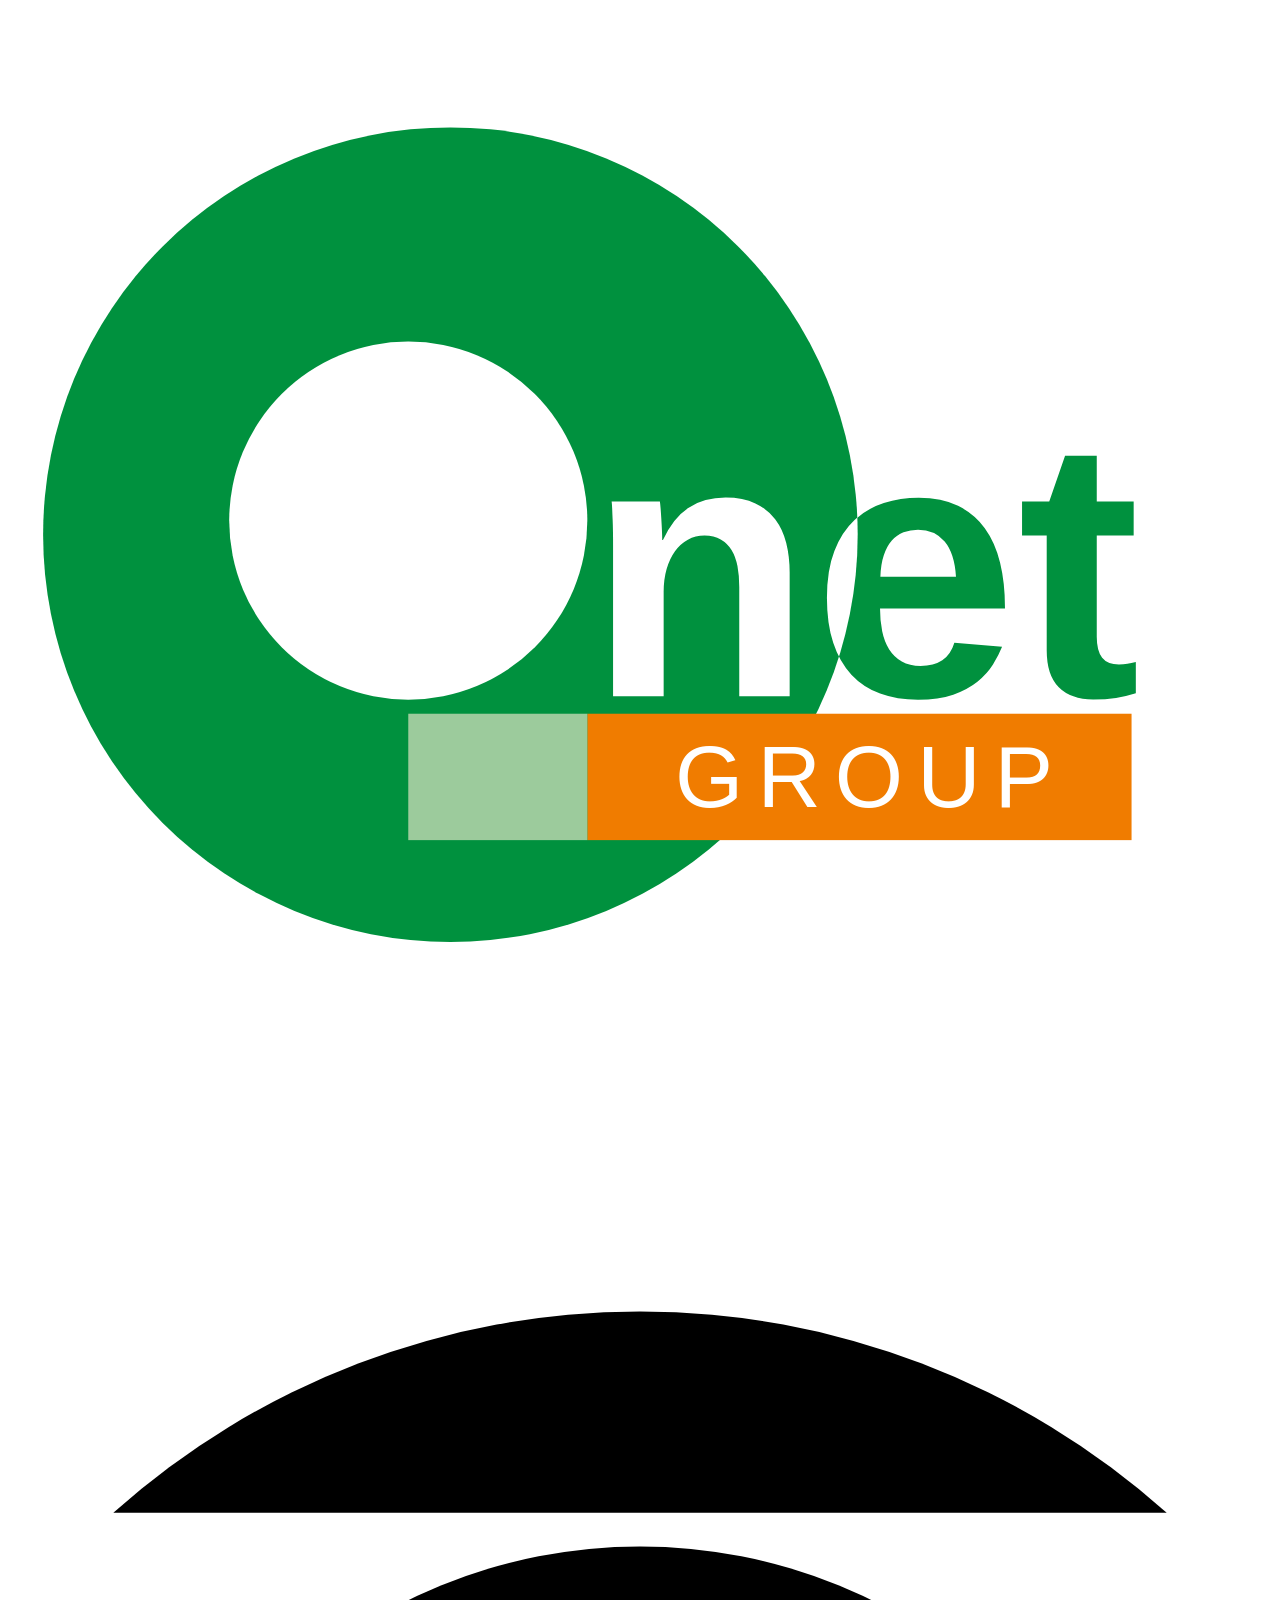
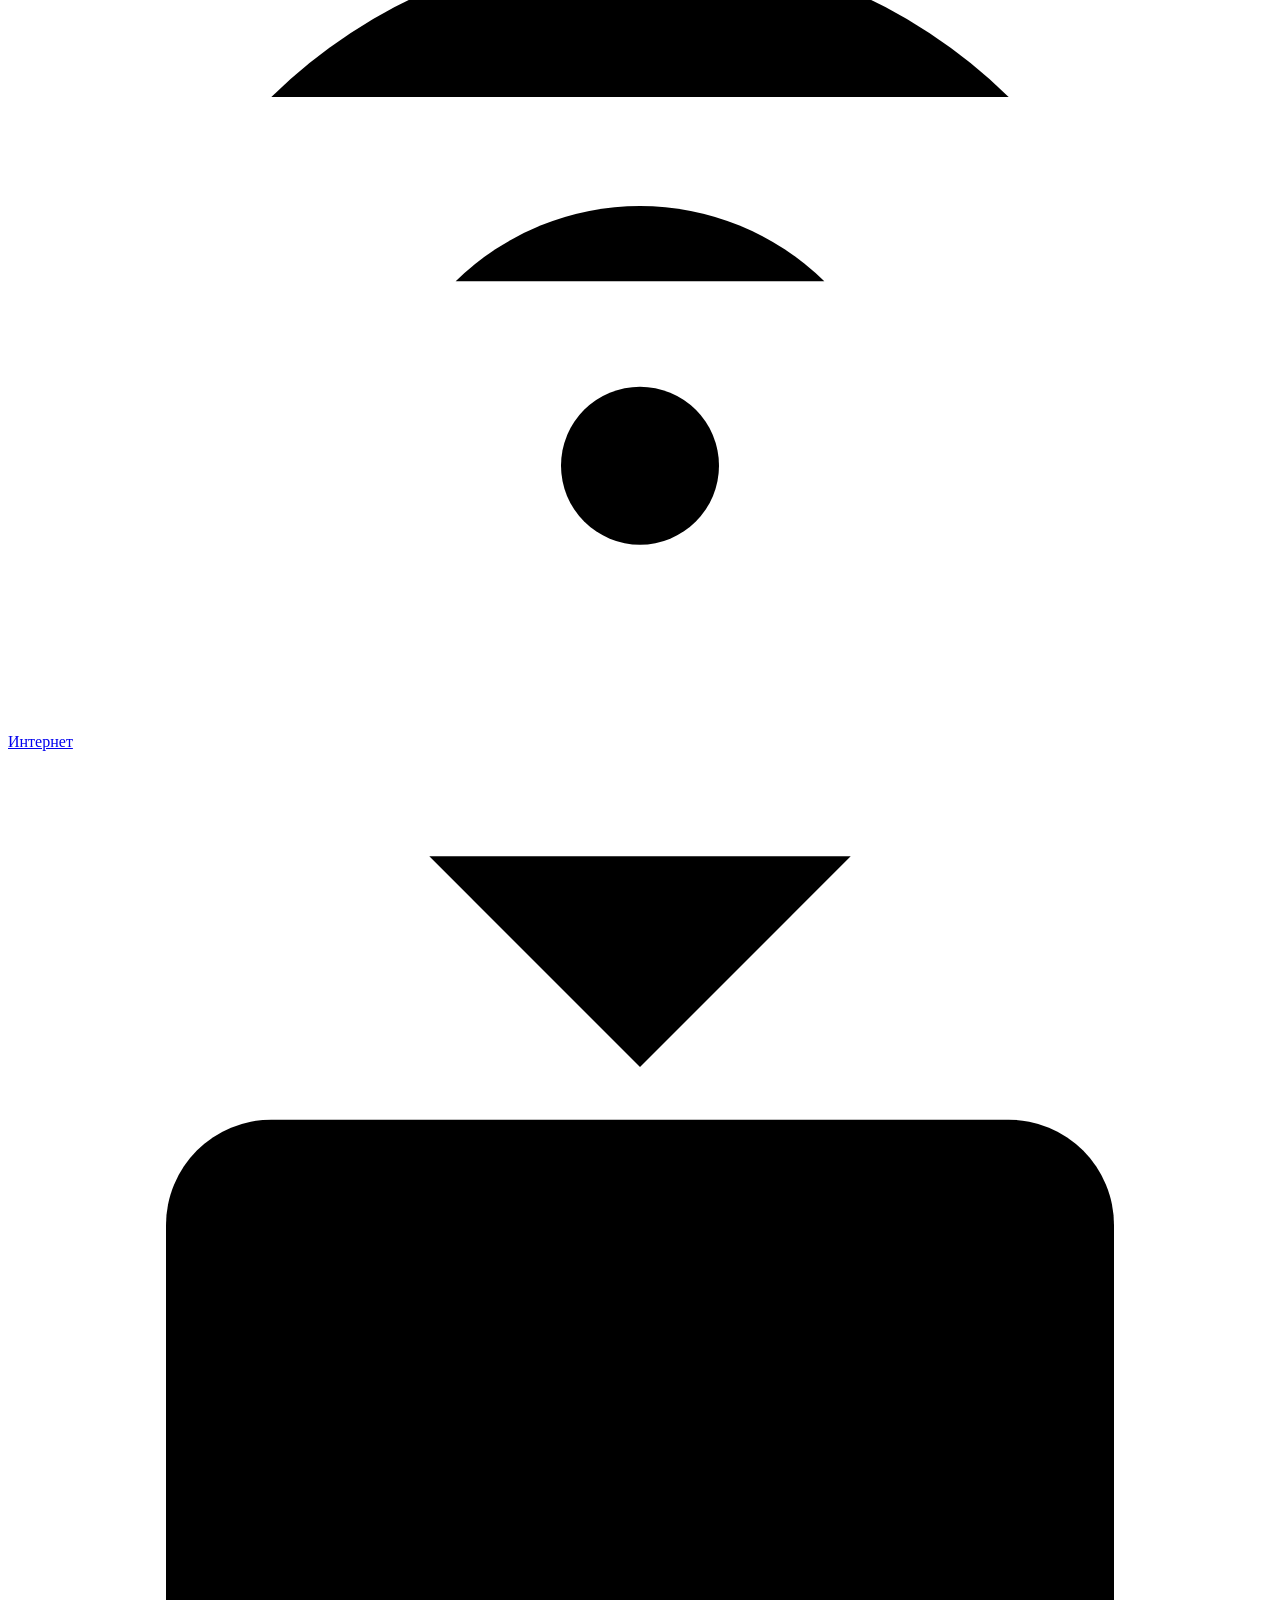
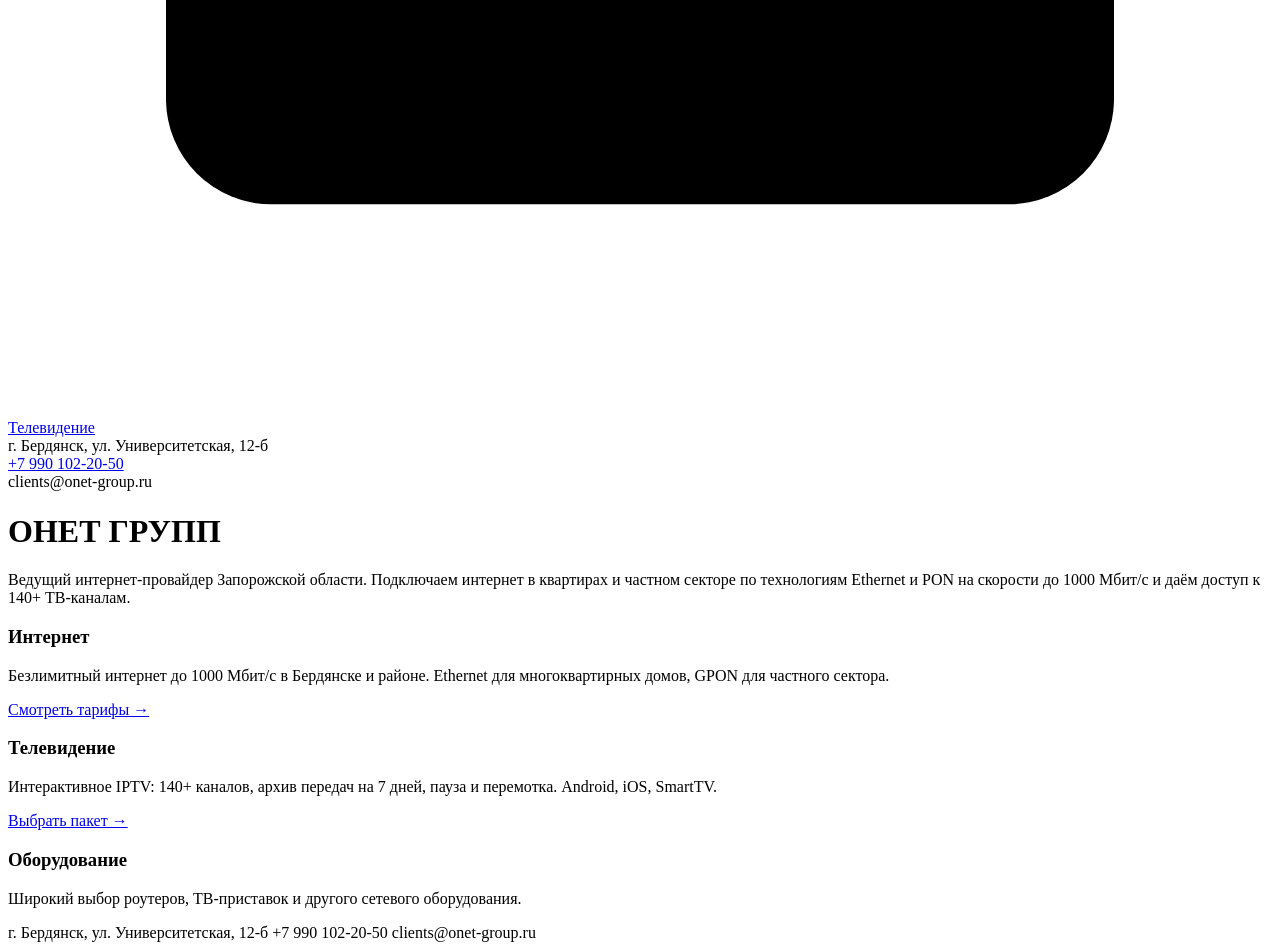
==== commit 70f77fb7: "Update print statement from 'Hello' to 'Goodbye'" ====
--- a/index.html
+++ b/index.html
@@ -2,721 +2,77 @@
 <html lang="ru">
 <head>
 <meta charset="UTF-8">
-<meta name="viewport" content="width=device-width, initial-scale=1.0">
-<title>ОНЕТ ГРУПП — Ведущий интернет-провайдер в Запорожской области</title>
-<link href="https://fonts.googleapis.com/css2?family=Space+Grotesk:wght@400;500;600;700&family=JetBrains+Mono:wght@400;600&display=swap" rel="stylesheet">
-<style>
-*{margin:0;padding:0;box-sizing:border-box}
-:root{--green:#00872f;--green-light:#00bb70;--green-soft:#e8f5e9;--green-bg:#f4faf4;--dark:#0a1f0a;--dark-2:#1a2e1a;--gray:#6b7768;--line:#e0e8e0;--white:#fff}
-html{scroll-behavior:smooth}
-body{font-family:'Space Grotesk',sans-serif;background:var(--white);color:var(--dark);line-height:1.5;overflow-x:hidden}
-.container{max-width:1240px;margin:0 auto;padding:0 24px}
-
-header{position:sticky;top:0;z-index:100;background:rgba(255,255,255,.9);backdrop-filter:blur(12px);border-bottom:1px solid var(--line)}
-.header-inner{display:flex;align-items:center;justify-content:space-between;padding:20px 0}
-.logo{display:flex;align-items:center;gap:10px;text-decoration:none;color:var(--dark)}
-.logo-mark{width:36px;height:36px;background:var(--green);border-radius:8px;position:relative;overflow:hidden}
-.logo-mark::after{content:'';position:absolute;width:14px;height:14px;background:var(--white);border-radius:50%;top:6px;right:6px}
-.logo-text{font-weight:700;font-size:18px;letter-spacing:-.5px}
-.nav{display:flex;gap:32px;align-items:center}
-.nav a{color:var(--gray);text-decoration:none;font-size:14px;font-weight:500;transition:color .2s}
-.nav a:hover{color:var(--green)}
-.btn-connect{background:var(--green);color:var(--white);padding:10px 20px;border-radius:8px;text-decoration:none;font-size:14px;font-weight:600;transition:all .2s}
-.btn-connect:hover{background:var(--dark);transform:translateY(-1px)}
-.mobile-btn{display:none;background:none;border:none;font-size:24px;cursor:pointer;color:var(--dark)}
-
-.hero{padding:80px 0 100px;position:relative}
-.hero-grid{display:grid;grid-template-columns:1fr 1fr;gap:60px;align-items:end}
-.hero-tag{display:inline-flex;align-items:center;gap:8px;font-family:'JetBrains Mono',monospace;font-size:13px;color:var(--green);margin-bottom:24px;text-transform:uppercase;letter-spacing:1px}
-.hero-tag::before{content:'';width:24px;height:1px;background:var(--green)}
-.hero h1{font-size:clamp(44px,6vw,88px);font-weight:700;line-height:.95;letter-spacing:-2px;color:var(--dark);margin-bottom:32px}
-.hero h1 .accent{color:var(--green);font-style:italic}
-.hero-sub{font-size:18px;color:var(--gray);max-width:420px;line-height:1.6;margin-bottom:40px}
-.hero-actions{display:flex;gap:16px;align-items:center;flex-wrap:wrap}
-.btn-main{background:var(--green);color:var(--white);padding:18px 32px;border-radius:10px;text-decoration:none;font-weight:600;font-size:16px;transition:all .2s;display:inline-flex;align-items:center;gap:10px}
-.btn-main:hover{background:var(--dark);transform:translateY(-2px)}
-.btn-main .arrow{transition:transform .2s}
-.btn-main:hover .arrow{transform:translateX(4px)}
-.btn-secondary{color:var(--dark);text-decoration:none;font-weight:600;font-size:16px;padding:18px 0;border-bottom:1px solid var(--dark);transition:color .2s}
-.btn-secondary:hover{color:var(--green);border-color:var(--green)}
-.hero-visual{position:relative;height:480px}
-.big-number{position:absolute;font-size:clamp(180px,28vw,380px);font-weight:700;line-height:1;color:var(--green);opacity:.08;right:-20px;bottom:-40px;letter-spacing:-10px;user-select:none}
-.speed-card{position:absolute;background:var(--dark);color:var(--white);padding:32px;border-radius:16px;top:40px;right:40px;width:280px}
-.speed-card-label{font-family:'JetBrains Mono',monospace;font-size:12px;color:var(--green-light);text-transform:uppercase;letter-spacing:1px;margin-bottom:8px}
-.speed-card-value{font-size:64px;font-weight:700;line-height:1;margin-bottom:4px}
-.speed-card-unit{font-family:'JetBrains Mono',monospace;font-size:14px;color:rgba(255,255,255,.5)}
-.status-pill{position:absolute;background:var(--white);border:1px solid var(--line);padding:14px 20px;border-radius:12px;display:flex;align-items:center;gap:12px;bottom:80px;left:0;box-shadow:0 8px 30px rgba(0,0,0,.06)}
-.status-dot{width:10px;height:10px;background:var(--green);border-radius:50%;box-shadow:0 0 0 4px rgba(0,135,47,.2);animation:pulse 2s infinite}
-@keyframes pulse{0%,100%{box-shadow:0 0 0 4px rgba(0,135,47,.2)}50%{box-shadow:0 0 0 8px rgba(0,135,47,.1)}}
-.status-pill .status-text{font-size:14px;font-weight:600}
-.status-pill .status-sub{font-size:12px;color:var(--gray)}
-.circle-accent{position:absolute;width:180px;height:180px;border-radius:50%;background:var(--green);bottom:0;right:200px;display:flex;align-items:center;justify-content:center;color:var(--white);font-family:'JetBrains Mono',monospace;font-size:12px;text-align:center;line-height:1.4;font-weight:600;letter-spacing:.5px;box-shadow:0 20px 50px rgba(0,135,47,.3)}
-
-.section-head{display:flex;justify-content:space-between;align-items:end;margin-bottom:60px;gap:40px;flex-wrap:wrap}
-.section-head h2{font-size:clamp(36px,4.5vw,56px);font-weight:700;letter-spacing:-1.5px;line-height:1}
-.section-head p{color:var(--gray);max-width:340px;font-size:15px}
-.section-label{font-family:'JetBrains Mono',monospace;font-size:12px;color:var(--green);text-transform:uppercase;letter-spacing:2px;margin-bottom:12px;display:block}
-
-.tariffs{padding:100px 0;background:var(--green-bg)}
-.tariff-tabs{display:flex;gap:8px;margin-bottom:40px;flex-wrap:wrap}
-.tariff-tab{padding:12px 24px;background:var(--white);border:1px solid var(--line);border-radius:8px;font-size:14px;font-weight:600;color:var(--gray);cursor:pointer;transition:all .2s;font-family:inherit}
-.tariff-tab.active{background:var(--green);color:var(--white);border-color:var(--green)}
-.tariff-tab:hover:not(.active){border-color:var(--green);color:var(--green)}
-.tariff-panel{display:none}
-.tariff-panel.active{display:block}
-.tariffs-grid{display:grid;grid-template-columns:repeat(3,1fr);gap:20px}
-.tariff-card{background:var(--white);border-radius:16px;padding:36px 32px;transition:all .3s;border:1px solid transparent;position:relative;overflow:hidden}
-.tariff-card:hover{transform:translateY(-4px);border-color:var(--green)}
-.tariff-card.featured{background:var(--dark);color:var(--white)}
-.tariff-card.featured .tariff-name,.tariff-card.featured .tariff-desc{color:rgba(255,255,255,.7)}
-.tariff-badge{position:absolute;top:20px;right:20px;background:var(--green);color:var(--white);font-family:'JetBrains Mono',monospace;font-size:11px;padding:4px 10px;border-radius:4px;text-transform:uppercase;letter-spacing:.5px}
-.tariff-name{font-size:14px;font-weight:600;color:var(--gray);margin-bottom:24px;text-transform:uppercase;letter-spacing:1px}
-.tariff-speed{font-size:56px;font-weight:700;line-height:1;margin-bottom:4px;letter-spacing:-2px}
-.tariff-speed-unit{font-family:'JetBrains Mono',monospace;font-size:13px;color:var(--gray);margin-bottom:24px;display:block}
-.tariff-card.featured .tariff-speed-unit{color:rgba(255,255,255,.5)}
-.tariff-desc{font-size:14px;color:var(--gray);margin-bottom:28px;min-height:42px}
-.tariff-price{display:flex;align-items:baseline;gap:6px;padding-top:24px;border-top:1px solid var(--line);margin-bottom:24px}
-.tariff-card.featured .tariff-price{border-color:rgba(255,255,255,.15)}
-.tariff-price-value{font-size:32px;font-weight:700}
-.tariff-price-period{font-size:13px;color:var(--gray)}
-.tariff-card.featured .tariff-price-period{color:rgba(255,255,255,.5)}
-.tariff-features{margin-bottom:24px;padding:16px 0;border-top:1px solid var(--line)}
-.tariff-card.featured .tariff-features{border-color:rgba(255,255,255,.15)}
-.tariff-feature{display:flex;align-items:center;gap:8px;font-size:13px;color:var(--gray);margin-bottom:8px}
-.tariff-card.featured .tariff-feature{color:rgba(255,255,255,.7)}
-.tariff-feature:last-child{margin-bottom:0}
-.tariff-feature::before{content:'✓';color:var(--green);font-weight:700}
-.tariff-btn{display:block;width:100%;padding:14px;border-radius:8px;text-align:center;text-decoration:none;font-weight:600;font-size:14px;transition:all .2s;background:var(--green-soft);color:var(--green)}
-.tariff-btn:hover{background:var(--green);color:var(--white)}
-.tariff-card.featured .tariff-btn{background:var(--green);color:var(--white)}
-.tariff-card.featured .tariff-btn:hover{background:var(--white);color:var(--green)}
-.tariffs-note{margin-top:24px;padding:20px;background:var(--white);border-radius:12px;border-left:4px solid var(--green)}
-.tariffs-note p{font-size:14px;color:var(--gray);line-height:1.6}
-.tariffs-note strong{color:var(--dark)}
-.tariffs-note a{color:var(--green);text-decoration:none;font-weight:600}
-
-.services{padding:100px 0}
-.services-row{display:grid;grid-template-columns:repeat(3,1fr);border-top:1px solid var(--line)}
-.service{padding:48px 32px 48px 0;border-right:1px solid var(--line);transition:all .3s;cursor:pointer;position:relative}
-.service:last-child{border-right:none;padding-right:0}
-.service:first-child{padding-left:0}
-.service:hover{padding-left:20px}
-.service-num{font-family:'JetBrains Mono',monospace;font-size:12px;color:var(--green);margin-bottom:32px}
-.service-icon{width:48px;height:48px;background:var(--green-soft);border-radius:10px;display:flex;align-items:center;justify-content:center;margin-bottom:24px;transition:all .3s}
-.service:hover .service-icon{background:var(--green)}
-.service-icon svg{width:24px;height:24px;stroke:var(--green);fill:none;stroke-width:2;transition:stroke .3s}
-.service:hover .service-icon svg{stroke:var(--white)}
-.service h3{font-size:22px;font-weight:700;margin-bottom:12px;letter-spacing:-.5px}
-.service p{font-size:14px;color:var(--gray);line-height:1.6}
-
-.tv{padding:100px 0;background:var(--dark);color:var(--white)}
-.tv-head{margin-bottom:60px}
-.tv-head h2{font-size:clamp(36px,4.5vw,56px);font-weight:700;letter-spacing:-1.5px;line-height:1;max-width:700px}
-.tv-head h2 .italic{font-style:italic;color:var(--green-light)}
-.tv-grid{display:grid;grid-template-columns:repeat(auto-fit,minmax(240px,1fr));gap:16px;margin-bottom:40px}
-.tv-card{background:rgba(255,255,255,.05);border-radius:16px;padding:28px;border:1px solid rgba(255,255,255,.1);transition:all .3s}
-.tv-card:hover{border-color:var(--green);transform:translateY(-4px)}
-.tv-card-name{font-size:17px;font-weight:700;margin-bottom:4px}
-.tv-card-channels{font-family:'JetBrains Mono',monospace;font-size:12px;color:var(--green-light);margin-bottom:16px}
-.tv-card-price{font-size:28px;font-weight:700;margin-bottom:4px}
-.tv-card-period{font-size:12px;color:rgba(255,255,255,.5);margin-bottom:16px}
-.tv-card-desc{font-size:13px;color:rgba(255,255,255,.7);line-height:1.5}
-.tv-card.free{background:var(--green);border-color:var(--green)}
-.tv-card.free .tv-card-channels,.tv-card.free .tv-card-period,.tv-card.free .tv-card-desc{color:rgba(255,255,255,.95)}
-.tv-features{display:grid;grid-template-columns:repeat(auto-fit,minmax(200px,1fr));gap:24px;padding-top:40px;border-top:1px solid rgba(255,255,255,.1)}
-.tv-feature{display:flex;align-items:start;gap:12px}
-.tv-feature-icon{width:32px;height:32px;background:var(--green);border-radius:8px;display:flex;align-items:center;justify-content:center;font-size:16px;flex-shrink:0}
-.tv-feature-text h4{font-size:14px;font-weight:700;margin-bottom:4px}
-.tv-feature-text p{font-size:13px;color:rgba(255,255,255,.6);line-height:1.5}
-
-.news{padding:100px 0;background:var(--green-bg)}
-.news-grid{display:grid;grid-template-columns:repeat(auto-fit,minmax(300px,1fr));gap:24px}
-.news-card{background:var(--white);border-radius:16px;padding:32px;transition:all .3s;border:1px solid transparent;cursor:pointer;text-decoration:none;color:inherit;display:block}
-.news-card:hover{transform:translateY(-4px);border-color:var(--green)}
-.news-date{font-family:'JetBrains Mono',monospace;font-size:12px;color:var(--green);margin-bottom:16px;text-transform:uppercase;letter-spacing:1px}
-.news-card h3{font-size:20px;font-weight:700;margin-bottom:12px;letter-spacing:-.3px}
-.news-card p{font-size:14px;color:var(--gray);line-height:1.6}
-
-.steps{padding:100px 0;background:var(--dark-2);color:var(--white)}
-.steps-head{margin-bottom:80px}
-.steps-head h2{font-size:clamp(36px,4.5vw,56px);font-weight:700;letter-spacing:-1.5px;line-height:1;max-width:700px}
-.steps-head h2 .italic{font-style:italic;color:var(--green-light)}
-.steps-grid{display:grid;grid-template-columns:repeat(4,1fr);gap:40px;counter-reset:step}
-.step{position:relative;padding-top:32px;border-top:1px solid rgba(255,255,255,.1)}
-.step::before{counter-increment:step;content:"0" counter(step);font-family:'JetBrains Mono',monospace;font-size:13px;color:var(--green-light);display:block;margin-bottom:24px}
-.step h4{font-size:18px;font-weight:700;margin-bottom:12px;letter-spacing:-.3px}
-.step p{font-size:14px;color:rgba(255,255,255,.6);line-height:1.6}
-
-.cta{padding:100px 0}
-.cta-box{background:var(--green);border-radius:24px;padding:80px 60px;display:grid;grid-template-columns:1.2fr 1fr;gap:60px;align-items:center;position:relative;overflow:hidden}
-.cta-box::before{content:'';position:absolute;width:400px;height:400px;border-radius:50%;background:rgba(255,255,255,.08);right:-100px;top:-100px}
-.cta-box::after{content:'';position:absolute;width:200px;height:200px;border-radius:50%;background:rgba(255,255,255,.05);left:40%;bottom:-80px}
-.cta-content{position:relative;z-index:2;color:var(--white)}
-.cta-content h2{font-size:clamp(32px,4vw,48px);font-weight:700;line-height:1.05;letter-spacing:-1px;margin-bottom:20px}
-.cta-content p{font-size:17px;opacity:.9;max-width:440px}
-.cta-form{position:relative;z-index:2;background:var(--white);padding:36px;border-radius:16px}
-.cta-form h3{font-size:20px;font-weight:700;margin-bottom:24px;color:var(--dark)}
-.form-field{margin-bottom:14px}
-.form-field input{width:100%;padding:14px 16px;border:1px solid var(--line);border-radius:8px;font-family:inherit;font-size:14px;background:var(--white);color:var(--dark);transition:border-color .2s;outline:none}
-.form-field input:focus{border-color:var(--green)}
-.form-field input::placeholder{color:var(--gray)}
-.cta-form button{width:100%;padding:16px;background:var(--dark);color:var(--white);border:none;border-radius:8px;font-family:inherit;font-size:15px;font-weight:600;cursor:pointer;transition:background .2s}
-.cta-form button:hover{background:var(--green)}
-.form-note{font-size:12px;color:var(--gray);margin-top:12px;text-align:center}
-
-.contacts{padding:100px 0;background:var(--green-bg)}
-.contacts-grid{display:grid;grid-template-columns:repeat(2,1fr);gap:20px}
-.contact-card{background:var(--white);border-radius:16px;padding:36px;transition:all .3s;border:1px solid transparent}
-.contact-card:hover{border-color:var(--green);transform:translateY(-2px)}
-.contact-card-label{font-family:'JetBrains Mono',monospace;font-size:11px;color:var(--green);text-transform:uppercase;letter-spacing:1.5px;margin-bottom:16px;display:block}
-.contact-card-value{font-size:24px;font-weight:700;letter-spacing:-.5px;line-height:1.3;margin-bottom:8px}
-.contact-card-value a{color:var(--dark);text-decoration:none;transition:color .2s}
-.contact-card-value a:hover{color:var(--green)}
-.contact-card-sub{font-size:14px;color:var(--gray);line-height:1.5}
-.contact-card-sub a{color:var(--green);text-decoration:none;display:block;margin-top:4px}
-.contact-card-wide{grid-column:span 2;display:grid;grid-template-columns:1fr 1fr;gap:40px;align-items:center}
-.contact-map{background:var(--green-soft);border-radius:12px;height:200px;display:flex;align-items:center;justify-content:center;font-size:14px;color:var(--gray);overflow:hidden;border:1px solid var(--line)}
-
-footer{background:var(--dark);color:var(--white);padding:60px 0 30px}
-.footer-top{display:grid;grid-template-columns:2fr 1fr 1fr 1fr;gap:60px;padding-bottom:60px;border-bottom:1px solid rgba(255,255,255,.1)}
-.footer-brand p{color:rgba(255,255,255,.6);font-size:14px;margin-top:16px;max-width:320px}
-.footer-col h5{font-size:13px;font-weight:700;text-transform:uppercase;letter-spacing:1px;margin-bottom:20px;color:var(--green-light)}
-.footer-col a{display:block;color:rgba(255,255,255,.6);text-decoration:none;font-size:14px;padding:6px 0;transition:color .2s}
-.footer-col a:hover{color:var(--white)}
-.footer-bottom{padding-top:30px;display:flex;justify-content:space-between;align-items:center;font-size:13px;color:rgba(255,255,255,.4);flex-wrap:wrap;gap:12px}
-.footer-bottom a{color:inherit;text-decoration:none}
-
-@media(max-width:968px){
-    .hero-grid{grid-template-columns:1fr;gap:60px}
-    .hero-visual{height:400px}
-    .big-number{font-size:200px}
-    .tariffs-grid{grid-template-columns:1fr;max-width:480px}
-    .services-row{grid-template-columns:1fr;border-top:none}
-    .service{border-right:none;border-top:1px solid var(--line);padding:32px 0!important}
-    .steps-grid{grid-template-columns:repeat(2,1fr)}
-    .cta-box{grid-template-columns:1fr;padding:48px 32px}
-    .contacts-grid{grid-template-columns:1fr}
-    .contact-card-wide{grid-column:span 1;grid-template-columns:1fr}
-    .footer-top{grid-template-columns:1fr 1fr;gap:40px}
-    .section-head{flex-direction:column;align-items:start}
-}
-@media(max-width:640px){
-    .nav{display:none}
-    .mobile-btn{display:block}
-    .hero{padding:40px 0 60px}
-    .hero-actions{flex-direction:column;align-items:stretch}
-    .btn-secondary{text-align:center}
-    .speed-card{width:220px;padding:24px;top:20px;right:20px}
-    .speed-card-value{font-size:48px}
-    .circle-accent{display:none}
-    .steps-grid{grid-template-columns:1fr}
-    .footer-top{grid-template-columns:1fr}
-    .footer-bottom{flex-direction:column;text-align:center}
-    .contact-card-value{font-size:20px}
-    .tariff-tabs{flex-direction:column}
-    .tariff-tab{width:100%}
-    .cta-box{padding:40px 24px}
-}
-</style>
+<meta name="viewport" content="width=device-width, initial-scale=1">
+<title>ОНЕТ ГРУПП — ваш надёжный интернет</title>
+<link rel="stylesheet" href="css/style.css">
 </head>
 <body>
 
-<header>
-    <div class="container header-inner">
-        <a href="#" class="logo">
-            <div class="logo-mark"></div>
-            <div class="logo-text">ОНЕТ ГРУПП</div>
-        </a>
-        <nav class="nav">
-            <a href="#tariffs">Тарифы</a>
-            <a href="#services">Услуги</a>
-            <a href="#tv">Телевидение</a>
-            <a href="#news">Новости</a>
-            <a href="#steps">Как подключиться</a>
-            <a href="#contacts">Контакты</a>
-        </nav>
-        <a href="#contact" class="btn-connect">Подключиться →</a>
-        <button class="mobile-btn" id="mobileBtn">☰</button>
+<aside class="sidebar">
+  <a class="logo" href="index.html" aria-label="Onet Group — на главную">
+    <!-- Логотип-заглушка в фирменных цветах. Потом можно заменить на свой файл: <img src="logo.svg"> -->
+    <svg viewBox="0 0 720 600" xmlns="http://www.w3.org/2000/svg">
+      <circle cx="252" cy="300" r="232" fill="#00913E"/>
+      <circle cx="228" cy="292" r="102" fill="#FFFFFF"/>
+      <text x="330" y="392" font-family="Arial, sans-serif" font-size="210" font-weight="700" fill="#00913E">net</text>
+      <clipPath id="cc"><circle cx="252" cy="300" r="232"/></clipPath>
+      <text x="330" y="392" font-family="Arial, sans-serif" font-size="210" font-weight="700" fill="#FFFFFF" clip-path="url(#cc)">net</text>
+      <rect x="330" y="402" width="310" height="72" fill="#F07C00"/>
+      <rect x="228" y="402" width="102" height="72" fill="#9CCB9C"/>
+      <text x="380" y="455" font-family="Arial, sans-serif" font-size="50" letter-spacing="8" fill="#FFFFFF">GROUP</text>
+    </svg>
+  </a>
+
+  <nav class="nav">
+    <a class="nav-btn" href="internet.html">
+      <svg viewBox="0 0 24 24"><path d="M2 8.5a15 15 0 0 1 20 0"/><path d="M5 12a10 10 0 0 1 14 0"/><path d="M8.5 15.5a5 5 0 0 1 7 0"/><circle cx="12" cy="19" r="1.5"/></svg>
+      Интернет
+    </a>
+    <a class="nav-btn" href="tv.html">
+      <svg viewBox="0 0 24 24"><rect x="3" y="7" width="18" height="13" rx="2"/><path d="M8 2l4 4 4-4"/></svg>
+      Телевидение
+    </a>
+    <!-- Сюда потом добавляются новые пункты, например:
+    <a class="nav-btn" href="equipment.html">Оборудование</a> -->
+  </nav>
+
+  <div class="sidebar-contacts">
+    г. Бердянск, ул. Университетская, 12-б<br>
+    <a href="tel:+79901022050">+7 990 102-20-50</a><br>
+    clients@onet-group.ru
+  </div>
+</aside>
+
+<main class="content">
+  <!-- ⚠️ ГЛАВНАЯ ВРЕМЕННАЯ: контент главной обсудим отдельно и заменим этот блок -->
+  <header class="page-head">
+    <h1>ОНЕТ ГРУПП</h1>
+    <p class="lead">Ведущий интернет-провайдер Запорожской области. Подключаем интернет в квартирах и частном секторе по технологиям Ethernet и PON на скорости до 1000 Мбит/с и даём доступ к 140+ ТВ-каналам.</p>
+  </header>
+
+  <section class="cards">
+    <div class="card">
+      <h3>Интернет</h3>
+      <p>Безлимитный интернет до 1000 Мбит/с в Бердянске и районе. Ethernet для многоквартирных домов, GPON для частного сектора.</p>
+      <a href="internet.html">Смотреть тарифы →</a>
     </div>
-</header>
+    <div class="card">
+      <h3>Телевидение</h3>
+      <p>Интерактивное IPTV: 140+ каналов, архив передач на 7 дней, пауза и перемотка. Android, iOS, SmartTV.</p>
+      <a href="tv.html">Выбрать пакет →</a>
+    </div>
+    <div class="card">
+      <h3>Оборудование</h3>
+      <p>Широкий выбор роутеров, ТВ-приставок и другого сетевого оборудования.</p>
+    </div>
+  </section>
 
-<section class="hero">
-    <div class="container">
-        <div class="hero-grid">
-            <div class="hero-left">
-                <div class="hero-tag">Интернет-провайдер · Бердянск</div>
-                <h1>Интернет<br>который <span class="accent">работает.</span></h1>
-                <p class="hero-sub">Ведущий интернет-провайдер в Запорожской области. Подключаем квартиры и частные дома на скорости до 1000 Мбит/с по оптоволокну PON.</p>
-                <div class="hero-actions">
-                    <a href="#contact" class="btn-main">Оставить заявку <span class="arrow">→</span></a>
-                    <a href="#tariffs" class="btn-secondary">Смотреть тарифы</a>
-                </div>
-            </div>
-            <div class="hero-visual">
-                <div class="big-number">1000</div>
-                <div class="speed-card">
-                    <div class="speed-card-label">Максимальная скорость</div>
-                    <div class="speed-card-value">1000</div>
-                    <div class="speed-card-unit">Мбит/с · PON</div>
-                </div>
-                <div class="circle-accent">БЕСПЛАТНОЕ<br>ПОДКЛЮЧЕНИЕ</div>
-                <div class="status-pill">
-                    <div class="status-dot"></div>
-                    <div>
-                        <div class="status-text">Сеть активна</div>
-                        <div class="status-sub">Стабильное соединение</div>
-                    </div>
-                </div>
-            </div>
-        </div>
-    </div>
-</section>
-
-<section class="tariffs" id="tariffs">
-    <div class="container">
-        <div class="section-head">
-            <div>
-                <span class="section-label">01 — Тарифы</span>
-                <h2>Выберите<br>свой тариф</h2>
-            </div>
-            <p>Тарифы для квартир, частных домов и бизнеса. Выберите категорию.</p>
-        </div>
-        <div class="tariff-tabs">
-            <button class="tariff-tab active" data-tab="apartments">Квартиры</button>
-            <button class="tariff-tab" data-tab="private">Частный сектор</button>
-            <button class="tariff-tab" data-tab="business">Юридическим лицам</button>
-        </div>
-
-        <div class="tariff-panel active" id="apartments">
-            <div class="tariffs-grid">
-                <div class="tariff-card">
-                    <div class="tariff-name">Базовый</div>
-                    <div class="tariff-speed">100</div>
-                    <span class="tariff-speed-unit">Мбит/с</span>
-                    <p class="tariff-desc">Для работы, учёбы и соцсетей. Стабильное соединение каждый день.</p>
-                    <div class="tariff-features"><div class="tariff-feature">Кредит доверия</div></div>
-                    <div class="tariff-price">
-                        <span class="tariff-price-value">450 ₽</span>
-                        <span class="tariff-price-period">/ месяц</span>
-                    </div>
-                    <a href="#contact" class="tariff-btn">Подключить</a>
-                </div>
-                <div class="tariff-card featured">
-                    <div class="tariff-badge">Популярный</div>
-                    <div class="tariff-name">Оптимальный</div>
-                    <div class="tariff-speed">500</div>
-                    <span class="tariff-speed-unit">Мбит/с</span>
-                    <p class="tariff-desc">Для семьи: стриминг, игры, видеозвонки одновременно без лагов.</p>
-                    <div class="tariff-features">
-                        <div class="tariff-feature">Кредит доверия</div>
-                        <div class="tariff-feature">IPTV бесплатно</div>
-                    </div>
-                    <div class="tariff-price">
-                        <span class="tariff-price-value">650 ₽</span>
-                        <span class="tariff-price-period">/ месяц</span>
-                    </div>
-                    <a href="#contact" class="tariff-btn">Подключить</a>
-                </div>
-                <div class="tariff-card">
-                    <div class="tariff-name">Максимальный</div>
-                    <div class="tariff-speed">1000</div>
-                    <span class="tariff-speed-unit">Мбит/с · PON</span>
-                    <p class="tariff-desc">Оптоволокно до квартиры. Максимальная скорость.</p>
-                    <div class="tariff-features">
-                        <div class="tariff-feature">Кредит доверия</div>
-                        <div class="tariff-feature">IPTV бесплатно</div>
-                    </div>
-                    <div class="tariff-price">
-                        <span class="tariff-price-value">900 ₽</span>
-                        <span class="tariff-price-period">/ месяц</span>
-                    </div>
-                    <a href="#contact" class="tariff-btn">Подключить</a>
-                </div>
-            </div>
-        </div>
-
-        <div class="tariff-panel" id="private">
-            <div class="tariffs-grid">
-                <div class="tariff-card">
-                    <div class="tariff-name">Оптимальный</div>
-                    <div class="tariff-speed">50</div>
-                    <span class="tariff-speed-unit">Мбит/с</span>
-                    <p class="tariff-desc">Стабильный интернет для дома. Работа, учёба, соцсети.</p>
-                    <div class="tariff-features"><div class="tariff-feature">Кредит доверия</div></div>
-                    <div class="tariff-price">
-                        <span class="tariff-price-value">800 ₽</span>
-                        <span class="tariff-price-period">/ месяц</span>
-                    </div>
-                    <a href="#contact" class="tariff-btn">Подключить</a>
-                </div>
-                <div class="tariff-card featured">
-                    <div class="tariff-badge">Популярный</div>
-                    <div class="tariff-name">Максимальный</div>
-                    <div class="tariff-speed">100</div>
-                    <span class="tariff-speed-unit">Мбит/с</span>
-                    <p class="tariff-desc">Для семьи: стриминг, игры, видеозвонки. Включает IPTV.</p>
-                    <div class="tariff-features">
-                        <div class="tariff-feature">Кредит доверия</div>
-                        <div class="tariff-feature">IPTV включено</div>
-                    </div>
-                    <div class="tariff-price">
-                        <span class="tariff-price-value">850 ₽</span>
-                        <span class="tariff-price-period">/ месяц</span>
-                    </div>
-                    <a href="#contact" class="tariff-btn">Подключить</a>
-                </div>
-                <div class="tariff-card">
-                    <div class="tariff-name">VIP</div>
-                    <div class="tariff-speed">∞</div>
-                    <span class="tariff-speed-unit">Без ограничений</span>
-                    <p class="tariff-desc">Максимальная скорость без ограничений. Включает IPTV.</p>
-                    <div class="tariff-features">
-                        <div class="tariff-feature">Кредит доверия</div>
-                        <div class="tariff-feature">IPTV включено</div>
-                    </div>
-                    <div class="tariff-price">
-                        <span class="tariff-price-value">1050 ₽</span>
-                        <span class="tariff-price-period">/ месяц</span>
-                    </div>
-                    <a href="#contact" class="tariff-btn">Подключить</a>
-                </div>
-            </div>
-            <div class="tariffs-note">
-                <p><strong>Стоимость подключения:</strong> 3500 ₽ в Бердянске, 4500 ₽ в других населённых пунктах. Тарифы указаны для Бердянска, в других населённых пунктах на 50 ₽ выше. Тариф VIP доступен только в Бердянске.</p>
-            </div>
-        </div>
-
-        <div class="tariff-panel" id="business">
-            <div class="tariffs-grid">
-                <div class="tariff-card">
-                    <div class="tariff-name">PON-бизнес 10</div>
-                    <div class="tariff-speed">10</div>
-                    <span class="tariff-speed-unit">Мбит/с</span>
-                    <p class="tariff-desc">Для небольших офисов и ИП. Стабильное соединение для работы.</p>
-                    <div class="tariff-price">
-                        <span class="tariff-price-value">2100 ₽</span>
-                        <span class="tariff-price-period">/ месяц</span>
-                    </div>
-                    <a href="#contact" class="tariff-btn">Подключить</a>
-                </div>
-                <div class="tariff-card featured">
-                    <div class="tariff-badge">Популярный</div>
-                    <div class="tariff-name">PON-бизнес 50</div>
-                    <div class="tariff-speed">50</div>
-                    <span class="tariff-speed-unit">Мбит/с</span>
-                    <p class="tariff-desc">Для офисов с несколькими сотрудниками. Видеоконференции, облачные сервисы.</p>
-                    <div class="tariff-price">
-                        <span class="tariff-price-value">2600 ₽</span>
-                        <span class="tariff-price-period">/ месяц (ИП)</span>
-                    </div>
-                    <a href="#contact" class="tariff-btn">Подключить</a>
-                </div>
-                <div class="tariff-card">
-                    <div class="tariff-name">PON-бизнес VIP</div>
-                    <div class="tariff-speed">∞</div>
-                    <span class="tariff-speed-unit">Без ограничений</span>
-                    <p class="tariff-desc">Максимальная скорость для бизнеса с высокой нагрузкой.</p>
-                    <div class="tariff-price">
-                        <span class="tariff-price-value">6800 ₽</span>
-                        <span class="tariff-price-period">/ месяц</span>
-                    </div>
-                    <a href="#contact" class="tariff-btn">Подключить</a>
-                </div>
-            </div>
-            <div class="tariffs-note">
-                <p><strong>Для юридических лиц:</strong> 10 Мбит/с — 2100 ₽, 50 Мбит/с — 3100 ₽, 100 Мбит/с — 4300 ₽.<br>
-                <strong>Подключение:</strong> рассчитывается индивидуально. <a href="#contact">Оставьте заявку</a> — рассчитаем стоимость.</p>
-            </div>
-        </div>
-    </div>
-</section>
-
-<section class="services" id="services">
-    <div class="container">
-        <div class="section-head">
-            <div>
-                <span class="section-label">02 — Услуги</span>
-                <h2>Всё, что нужно</h2>
-            </div>
-            <p>Интернет, телевидение и оборудование — в одном месте.</p>
-        </div>
-        <div class="services-row">
-            <div class="service">
-                <div class="service-num">/ 01</div>
-                <div class="service-icon">
-                    <svg viewBox="0 0 24 24"><circle cx="12" cy="12" r="10"/><line x1="2" y1="12" x2="22" y2="12"/><path d="M12 2a15.3 15.3 0 0 1 4 10 15.3 15.3 0 0 1-4 10 15.3 15.3 0 0 1-4-10 15.3 15.3 0 0 1 4-10z"/></svg>
-                </div>
-                <h3>Интернет</h3>
-                <p>Ethernet и PON. Скорость до 1000 Мбит/с в квартирах и частных домах.</p>
-            </div>
-            <div class="service">
-                <div class="service-num">/ 02</div>
-                <div class="service-icon">
-                    <svg viewBox="0 0 24 24"><rect x="2" y="7" width="20" height="15" rx="2" ry="2"/><polyline points="17 2 12 7 7 2"/></svg>
-                </div>
-                <h3>Телевидение</h3>
-                <p>140+ каналов: новости, кино, спорт, детские. IPTV на любом устройстве.</p>
-            </div>
-            <div class="service">
-                <div class="service-num">/ 03</div>
-                <div class="service-icon">
-                    <svg viewBox="0 0 24 24"><rect x="2" y="2" width="20" height="8" rx="2" ry="2"/><rect x="2" y="14" width="20" height="8" rx="2" ry="2"/><line x1="6" y1="6" x2="6.01" y2="6"/><line x1="6" y1="18" x2="6.01" y2="18"/></svg>
-                </div>
-                <h3>Оборудование</h3>
-                <p>Роутеры, ТВ-приставки, Mesh-системы. Продажа и настройка.</p>
-            </div>
-        </div>
-    </div>
-</section>
-
-<section class="tv" id="tv">
-    <div class="container">
-        <div class="tv-head">
-            <span class="section-label" style="color:var(--green-light)">03 — Телевидение</span>
-            <h2>Интерактивное ТВ<br>с <span class="italic">140+ каналами</span></h2>
-        </div>
-        <div class="tv-grid">
-            <div class="tv-card free">
-                <div class="tv-card-name">Начальный</div>
-                <div class="tv-card-channels">140+ каналов · 57 HD</div>
-                <div class="tv-card-price">50 ₽</div>
-                <div class="tv-card-period">/ месяц</div>
-                <div class="tv-card-desc">Бесплатно для тарифов «Максимальный» и «VIP»</div>
-            </div>
-            <div class="tv-card">
-                <div class="tv-card-name">Популярный</div>
-                <div class="tv-card-channels">190+ каналов · 82 HD</div>
-                <div class="tv-card-price">200 ₽</div>
-                <div class="tv-card-period">/ месяц</div>
-                <div class="tv-card-desc">Множество дополнительных каналов на любой вкус</div>
-            </div>
-            <div class="tv-card">
-                <div class="tv-card-name">Премиальный</div>
-                <div class="tv-card-channels">210+ каналов · 101 HD</div>
-                <div class="tv-card-price">300 ₽</div>
-                <div class="tv-card-period">/ месяц</div>
-                <div class="tv-card-desc">Премиальные каналы различной тематики</div>
-            </div>
-            <div class="tv-card">
-                <div class="tv-card-name">Амедиа Премиум</div>
-                <div class="tv-card-channels">1 канал · HD</div>
-                <div class="tv-card-price">99 ₽</div>
-                <div class="tv-card-period">/ месяц</div>
-                <div class="tv-card-desc">Эксклюзивные фильмы и сериалы от ведущих студий</div>
-            </div>
-            <div class="tv-card">
-                <div class="tv-card-name">Основные инстинкты</div>
-                <div class="tv-card-channels">7 каналов · 4 HD</div>
-                <div class="tv-card-price">150 ₽</div>
-                <div class="tv-card-period">/ месяц</div>
-                <div class="tv-card-desc">Для любителей острых ощущений. 18+</div>
-            </div>
-        </div>
-        <div class="tv-features">
-            <div class="tv-feature">
-                <div class="tv-feature-icon">⏸</div>
-                <div class="tv-feature-text"><h4>Пауза и перемотка</h4><p>Ставьте эфир на паузу и перематывайте</p></div>
-            </div>
-            <div class="tv-feature">
-                <div class="tv-feature-icon">📅</div>
-                <div class="tv-feature-text"><h4>Архив 7 дней</h4><p>Смотрите передачи, вышедшие в течение недели</p></div>
-            </div>
-            <div class="tv-feature">
-                <div class="tv-feature-icon">👨‍👩‍👧</div>
-                <div class="tv-feature-text"><h4>Родительский контроль</h4><p>Безопасный просмотр для всех членов семьи</p></div>
-            </div>
-            <div class="tv-feature">
-                <div class="tv-feature-icon">📱</div>
-                <div class="tv-feature-text"><h4>Любое устройство</h4><p>Smart TV, Android TV, смартфоны, планшеты, браузер</p></div>
-            </div>
-        </div>
-    </div>
-</section>
-
-<section class="news" id="news">
-    <div class="container">
-        <div class="section-head">
-            <div>
-                <span class="section-label">04 — Новости и акции</span>
-                <h2>Последние<br>обновления</h2>
-            </div>
-            <p>Самую актуальную информацию о работе сети, тарифах и компании вы можете узнать в нашем канале в мессенджере MAX.</p>
-        </div>
-        <div class="news-grid">
-            <a href="#" class="news-card">
-                <div class="news-date">05.08.2026</div>
-                <h3>Интернет без света</h3>
-                <p>Последнее время наблюдаются проблемы с подачей электричества и вы остаётесь без интернета и связи с родными и близкими. Попробуем немного помочь с решением этой проблемы.</p>
-            </a>
-            <a href="#" class="news-card">
-                <div class="news-date">07.07.2026</div>
-                <h3>Интернет-телевидение</h3>
-                <p>Компания Онет Групп запускает услугу интернет-телевидения! Подключите эту услугу и наслаждайтесь просмотром 140+ каналов в различных категориях.</p>
-            </a>
-            <a href="#" class="news-card">
-                <div class="news-date">30.06.2026</div>
-                <h3>Изменение тарифов</h3>
-                <p>Уважаемые абоненты! Обращаем ваше внимание, что с 1 августа 2026 года вступают в силу новые тарифные планы на услуги для физических лиц.</p>
-            </a>
-        </div>
-    </div>
-</section>
-
-<section class="steps" id="steps">
-    <div class="container">
-        <div class="steps-head">
-            <span class="section-label" style="color:var(--green-light)">05 — Как подключиться</span>
-            <h2>Четыре шага до <span class="italic">быстрого интернета</span></h2>
-        </div>
-        <div class="steps-grid">
-            <div class="step"><h4>Заявка</h4><p>Оставьте заявку на сайте или позвоните — уточним адрес и возможность подключения.</p></div>
-            <div class="step"><h4>Выбор тарифа</h4><p>Подберём подходящий тариф под ваши задачи: работа, стриминг, игры или всё вместе.</p></div>
-            <div class="step"><h4>Монтаж</h4><p>Приедем в удобное время, проведём кабель и настроим оборудование. Обычно за 1–2 дня.</p></div>
-            <div class="step"><h4>Работает</h4><p>Интернет и ТВ работают. Поддержка на связи в чате MAX и по телефону — 24/7.</p></div>
-        </div>
-    </div>
-</section>
-
-<section class="cta" id="contact">
-    <div class="container">
-        <div class="cta-box">
-            <div class="cta-content">
-                <h2>Готовы подключиться?<br>Оставьте заявку</h2>
-                <p>Перезвоним в течение 15 минут в рабочее время. Расскажем, какие тарифы доступны на вашем адресе.</p>
-            </div>
-            <form class="cta-form" onsubmit="event.preventDefault(); alert('Заявка отправлена! Мы свяжемся с вами.'); this.reset();">
-                <h3>Заявка на подключение</h3>
-                <div class="form-field"><input type="text" placeholder="Ваше имя" required></div>
-                <div class="form-field"><input type="tel" placeholder="Телефон" required></div>
-                <div class="form-field"><input type="text" placeholder="Адрес (улица, дом)" required></div>
-                <button type="submit">Отправить заявку →</button>
-                <div class="form-note">Перезвоним в течение 15 минут</div>
-            </form>
-        </div>
-    </div>
-</section>
-
-<section class="contacts" id="contacts">
-    <div class="container">
-        <div class="section-head">
-            <div>
-                <span class="section-label">06 — Контакты</span>
-                <h2>Мы на связи</h2>
-            </div>
-            <p>Звоните, пишите в чат или приходите в офис. Работаем каждый день.</p>
-        </div>
-        <div class="contacts-grid">
-            <div class="contact-card contact-card-wide">
-                <div class="contact-info">
-                    <span class="contact-card-label">Офис</span>
-                    <div class="contact-card-value">г. Бердянск,<br>ул. Университетская, 12-б</div>
-                    <div class="contact-card-sub">Пн–Пт: 9:00–18:00<br>Сб: 9:00–15:00, Вс: выходной</div>
-                </div>
-                <div class="contact-map"><span>📍 Здесь будет карта</span></div>
-            </div>
-            <div class="contact-card">
-                <span class="contact-card-label">Телефоны</span>
-                <div class="contact-card-value"><a href="tel:+79901022050">+7 990 102-20-50</a></div>
-                <div class="contact-card-sub">
-                    Также:
-                    <a href="tel:+79901022055">+7 990 102-20-55</a>
-                    <a href="tel:+79900902323">+7 990 090-23-23</a>
-                    <a href="tel:+79900901616">+7 990 090-16-16</a>
-                </div>
-            </div>
-            <div class="contact-card">
-                <span class="contact-card-label">Чат в MAX</span>
-                <div class="contact-card-value"><a href="#">+7 990 159-30-12</a></div>
-                <div class="contact-card-sub">Быстрые ответы на вопросы по подключению и оплате</div>
-            </div>
-            <div class="contact-card">
-                <span class="contact-card-label">Email</span>
-                <div class="contact-card-value"><a href="mailto:clients@onet-group.ru">clients@onet-group.ru</a></div>
-                <div class="contact-card-sub">Для документов, вопросов по тарифам и предложений</div>
-            </div>
-            <div class="contact-card">
-                <span class="contact-card-label">Поддержка</span>
-                <div class="contact-card-value">24 / 7</div>
-                <div class="contact-card-sub">Техническая поддержка работает круглосуточно — без выходных</div>
-            </div>
-        </div>
-    </div>
-</section>
-
-<footer>
-    <div class="container">
-        <div class="footer-top">
-            <div class="footer-brand">
-                <a href="#" class="logo">
-                    <div class="logo-mark"></div>
-                    <div class="logo-text">ОНЕТ ГРУПП</div>
-                </a>
-                <p>Ведущий интернет-провайдер в Запорожской области. Подключаем квартиры и частные дома с 2014 года.</p>
-            </div>
-            <div class="footer-col">
-                <h5>Услуги</h5>
-                <a href="#services">Интернет</a>
-                <a href="#tv">Телевидение</a>
-                <a href="#">Оборудование</a>
-            </div>
-            <div class="footer-col">
-                <h5>Тарифы</h5>
-                <a href="#tariffs">Квартиры</a>
-                <a href="#tariffs">Частный сектор</a>
-                <a href="#tariffs">Юридическим лицам</a>
-            </div>
-            <div class="footer-col">
-                <h5>Контакты</h5>
-                <a href="tel:+79901022050">+7 990 102-20-50</a>
-                <a href="mailto:clients@onet-group.ru">clients@onet-group.ru</a>
-                <a href="#contacts">Университетская, 12-б</a>
-            </div>
-        </div>
-        <div class="footer-bottom">
-            <div>© 2026 ОНЕТ ГРУПП</div>
-            <div><a href="#">Политика конфиденциальности</a></div>
-        </div>
-    </div>
-</footer>
-
-<script>
-document.querySelectorAll('.tariff-tab').forEach(function(tab) {
-    tab.addEventListener('click', function() {
-        document.querySelectorAll('.tariff-tab').forEach(function(t) { t.classList.remove('active'); });
-        document.querySelectorAll('.tariff-panel').forEach(function(p) { p.classList.remove('active'); });
-        tab.classList.add('active');
-        document.getElementById(tab.dataset.tab).classList.add('active');
-    });
-});
-
-var mobileBtn = document.getElementById('mobileBtn');
-var nav = document.querySelector('.nav');
-mobileBtn.addEventListener('click', function() {
-    if (nav.style.display === 'flex') {
-        nav.style.display = 'none';
-    } else {
-        nav.style.display = 'flex';
-        nav.style.flexDirection = 'column';
-        nav.style.position = 'absolute';
-        nav.style.top = '70px';
-        nav.style.left = '0';
-        nav.style.right = '0';
-        nav.style.background = 'white';
-        nav.style.padding = '20px';
-        nav.style.borderBottom = '1px solid var(--line)';
-        nav.style.gap = '16px';
-        nav.style.boxShadow = '0 10px 30px rgba(0,0,0,0.1)';
-    }
-});
-
-document.querySelectorAll('.nav a').forEach(function(link) {
-    link.addEventListener('click', function() {
-        if (window.innerWidth <= 640) {
-            nav.style.display = 'none';
-        }
-    });
-});
-</script>
+  <footer class="footer">
+    <span>г. Бердянск, ул. Университетская, 12-б</span>
+    <span>+7 990 102-20-50</span>
+    <span>clients@onet-group.ru</span>
+  </footer>
+</main>
 
 </body>
 </html>
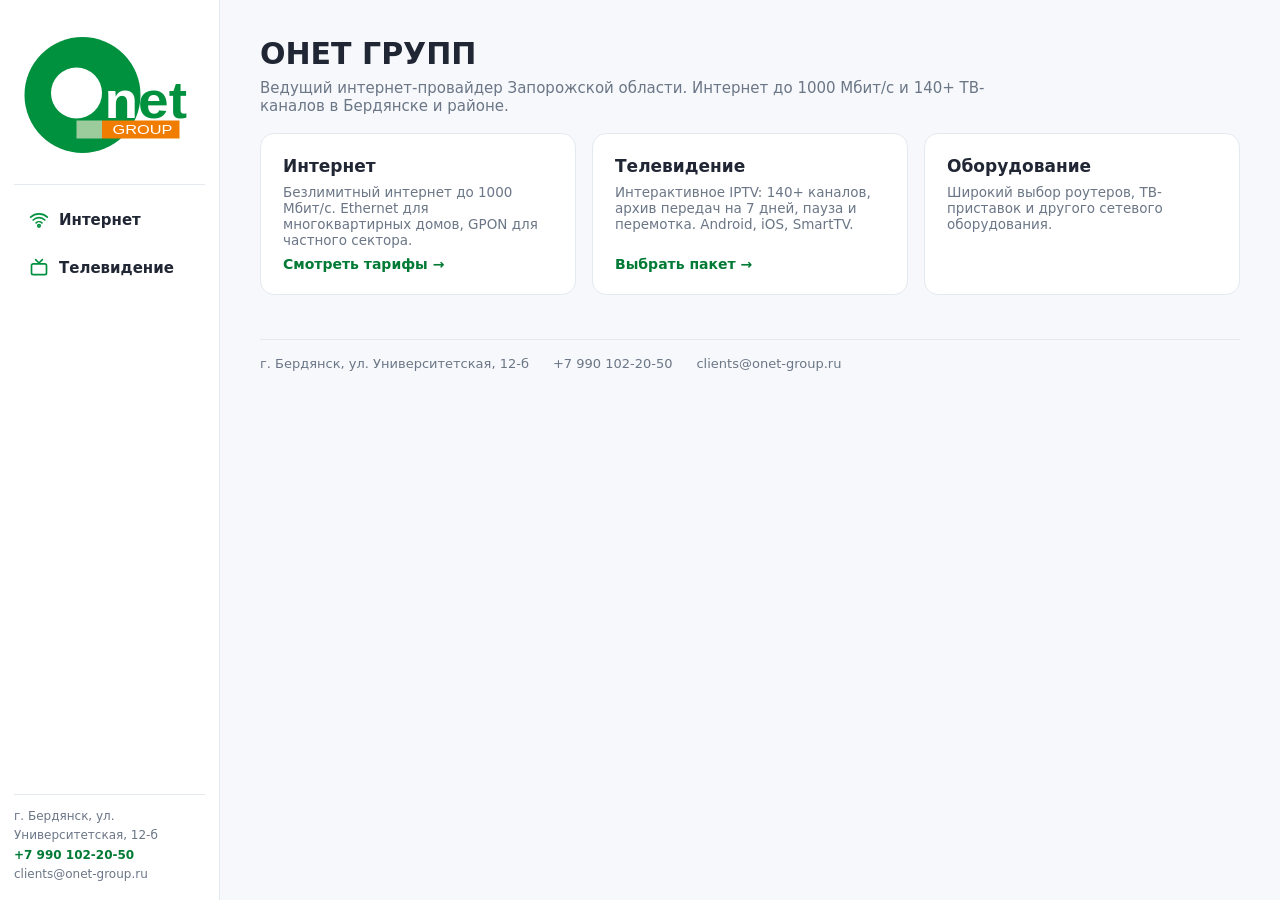
==== commit 3209f5fc: "Refactor HTML structure and update content Updated logo SVG and navigation icons. Modified text cont" ====
--- a/index.html
+++ b/index.html
@@ -4,36 +4,33 @@
 <meta charset="UTF-8">
 <meta name="viewport" content="width=device-width, initial-scale=1">
 <title>ОНЕТ ГРУПП — ваш надёжный интернет</title>
-<link rel="stylesheet" href="css/style.css">
+<link rel="stylesheet" href="style.css">
 </head>
 <body>
 
 <aside class="sidebar">
   <a class="logo" href="index.html" aria-label="Onet Group — на главную">
-    <!-- Логотип-заглушка в фирменных цветах. Потом можно заменить на свой файл: <img src="logo.svg"> -->
-    <svg viewBox="0 0 720 600" xmlns="http://www.w3.org/2000/svg">
+    <svg class="logo-svg" viewBox="0 0 720 600" width="720" height="600" xmlns="http://www.w3.org/2000/svg">
       <circle cx="252" cy="300" r="232" fill="#00913E"/>
       <circle cx="228" cy="292" r="102" fill="#FFFFFF"/>
-      <text x="330" y="392" font-family="Arial, sans-serif" font-size="210" font-weight="700" fill="#00913E">net</text>
-      <clipPath id="cc"><circle cx="252" cy="300" r="232"/></clipPath>
-      <text x="330" y="392" font-family="Arial, sans-serif" font-size="210" font-weight="700" fill="#FFFFFF" clip-path="url(#cc)">net</text>
+      <text x="340" y="392" font-family="Arial, sans-serif" font-size="210" font-weight="700" fill="#00913E" textLength="330" lengthAdjust="spacingAndGlyphs">net</text>
+      <defs><clipPath id="cc"><circle cx="252" cy="300" r="232"/></clipPath></defs>
+      <text x="340" y="392" font-family="Arial, sans-serif" font-size="210" font-weight="700" fill="#FFFFFF" clip-path="url(#cc)" textLength="330" lengthAdjust="spacingAndGlyphs">net</text>
       <rect x="330" y="402" width="310" height="72" fill="#F07C00"/>
       <rect x="228" y="402" width="102" height="72" fill="#9CCB9C"/>
-      <text x="380" y="455" font-family="Arial, sans-serif" font-size="50" letter-spacing="8" fill="#FFFFFF">GROUP</text>
+      <text x="372" y="455" font-family="Arial, sans-serif" font-size="50" fill="#FFFFFF" textLength="240" lengthAdjust="spacingAndGlyphs">GROUP</text>
     </svg>
   </a>
 
   <nav class="nav">
     <a class="nav-btn" href="internet.html">
-      <svg viewBox="0 0 24 24"><path d="M2 8.5a15 15 0 0 1 20 0"/><path d="M5 12a10 10 0 0 1 14 0"/><path d="M8.5 15.5a5 5 0 0 1 7 0"/><circle cx="12" cy="19" r="1.5"/></svg>
+      <svg class="nav-ico" viewBox="0 0 24 24"><path d="M2 8.5a15 15 0 0 1 20 0"/><path d="M5 12a10 10 0 0 1 14 0"/><path d="M8.5 15.5a5 5 0 0 1 7 0"/><circle cx="12" cy="19" r="1.5"/></svg>
       Интернет
     </a>
     <a class="nav-btn" href="tv.html">
-      <svg viewBox="0 0 24 24"><rect x="3" y="7" width="18" height="13" rx="2"/><path d="M8 2l4 4 4-4"/></svg>
+      <svg class="nav-ico" viewBox="0 0 24 24"><rect x="3" y="7" width="18" height="13" rx="2"/><path d="M8 2l4 4 4-4"/></svg>
       Телевидение
     </a>
-    <!-- Сюда потом добавляются новые пункты, например:
-    <a class="nav-btn" href="equipment.html">Оборудование</a> -->
   </nav>
 
   <div class="sidebar-contacts">
@@ -44,16 +41,16 @@
 </aside>
 
 <main class="content">
-  <!-- ⚠️ ГЛАВНАЯ ВРЕМЕННАЯ: контент главной обсудим отдельно и заменим этот блок -->
+  <!-- ВРЕМЕННАЯ ГЛАВНАЯ — контент заменим по твоему описанию -->
   <header class="page-head">
     <h1>ОНЕТ ГРУПП</h1>
-    <p class="lead">Ведущий интернет-провайдер Запорожской области. Подключаем интернет в квартирах и частном секторе по технологиям Ethernet и PON на скорости до 1000 Мбит/с и даём доступ к 140+ ТВ-каналам.</p>
+    <p class="lead">Ведущий интернет-провайдер Запорожской области. Интернет до 1000 Мбит/с и 140+ ТВ-каналов в Бердянске и районе.</p>
   </header>
 
   <section class="cards">
     <div class="card">
       <h3>Интернет</h3>
-      <p>Безлимитный интернет до 1000 Мбит/с в Бердянске и районе. Ethernet для многоквартирных домов, GPON для частного сектора.</p>
+      <p>Безлимитный интернет до 1000 Мбит/с. Ethernet для многоквартирных домов, GPON для частного сектора.</p>
       <a href="internet.html">Смотреть тарифы →</a>
     </div>
     <div class="card">
--- a/style.css
+++ b/style.css
@@ -0,0 +1,76 @@
+:root{
+  --sidebar-w:220px; /* ≈5 см на 13″ экране */
+  --green:#00913E;
+  --green-dark:#007A34;
+  --green-light:#E9F6EF;
+  --orange:#F07C00;
+  --bg:#F6F8FB;
+  --text:#202634;
+  --muted:#6B7686;
+  --border:#E4E9F0;
+  --radius:14px;
+}
+*{box-sizing:border-box;margin:0;padding:0}
+body{font-family:system-ui,-apple-system,"Segoe UI",Roboto,Arial,sans-serif;background:var(--bg);color:var(--text)}
+
+/* ========== ЛЕВАЯ КОЛОНКА ========== */
+.sidebar{position:fixed;top:0;left:0;bottom:0;width:var(--sidebar-w);background:#fff;
+  border-right:1px solid var(--border);display:flex;flex-direction:column;
+  padding:16px 14px;z-index:10;overflow:hidden}
+.logo{display:block;background:#fff;padding:4px 4px 14px;border-bottom:1px solid var(--border)}
+.logo-svg{display:block;width:100%;height:auto;aspect-ratio:720/600;max-height:150px}
+
+.nav{display:flex;flex-direction:column;gap:6px;padding-top:14px}
+.nav-btn{display:flex;align-items:center;gap:10px;padding:11px 12px;border-radius:10px;
+  text-decoration:none;color:var(--text);font-weight:600;font-size:15px;
+  border-left:3px solid transparent;transition:background .15s}
+.nav-btn:hover{background:var(--green-light);color:var(--green-dark)}
+.nav-btn.active{background:var(--green-light);border-left-color:var(--green);color:var(--green-dark)}
+.nav-ico{width:20px;height:20px;flex:none;stroke:var(--green);fill:none;stroke-width:2;stroke-linecap:round;stroke-linejoin:round}
+
+.sidebar-contacts{margin-top:auto;font-size:12px;color:var(--muted);line-height:1.6;
+  border-top:1px solid var(--border);padding-top:12px;word-break:break-word}
+.sidebar-contacts a{color:var(--green-dark);text-decoration:none;font-weight:700}
+
+/* ========== КОНТЕНТ ========== */
+.content{margin-left:var(--sidebar-w);padding:36px 40px;min-height:100vh}
+.page-head h1{font-size:30px}
+.lead{color:var(--muted);max-width:760px;margin-top:8px;font-size:15px}
+h2{margin:28px 0 4px;font-size:20px}
+
+.cards{display:grid;grid-template-columns:repeat(auto-fit,minmax(240px,1fr));gap:16px;margin-top:18px}
+.card{background:#fff;border:1px solid var(--border);border-radius:var(--radius);padding:22px;display:flex;flex-direction:column;gap:8px}
+.card h3{font-size:17px}
+.card p{font-size:13.5px;color:var(--muted)}
+.card a{margin-top:auto;color:var(--green-dark);font-weight:700;text-decoration:none;font-size:14px}
+
+.tariffs{display:grid;grid-template-columns:repeat(auto-fit,minmax(210px,1fr));gap:16px;margin-top:14px}
+.tariff{background:#fff;border:1px solid var(--border);border-radius:var(--radius);padding:20px;display:flex;flex-direction:column;gap:8px}
+.tariff.hit{border-color:var(--green);box-shadow:0 6px 18px rgba(0,145,62,.12)}
+.speed{color:var(--muted);font-size:13px}
+.price{font-size:26px;font-weight:800;color:var(--green-dark)}
+.price span{font-size:13px;color:var(--muted);font-weight:600}
+.tariff ul{list-style:none;display:flex;flex-direction:column;gap:6px;font-size:13.5px}
+.tariff ul li::before{content:"✓";color:var(--green);font-weight:800;margin-right:6px}
+.tag{display:inline-block;background:var(--green-light);color:var(--green-dark);font-size:11px;font-weight:800;border-radius:6px;padding:3px 8px;margin-bottom:4px;align-self:flex-start}
+
+.btn{display:inline-block;background:var(--green);color:#fff;border-radius:10px;padding:10px 18px;font-weight:700;text-decoration:none;margin-top:8px;text-align:center}
+.btn:hover{background:var(--green-dark)}
+.btn.orange{background:var(--orange)}
+.btn.orange:hover{background:#d96f00}
+
+.note{background:#FFF7EC;border:1px solid #F5D9B0;color:#8A5A16;border-radius:10px;padding:10px 14px;font-size:13px;margin-top:14px}
+
+.footer{margin-top:44px;padding-top:16px;border-top:1px solid var(--border);color:var(--muted);font-size:13px;display:flex;gap:24px;flex-wrap:wrap}
+
+/* ========== ТОЛЬКО УЗКИЕ ЭКРАНЫ ========== */
+@media (max-width:700px){
+  .sidebar{position:static;width:auto;flex-direction:row;align-items:center;gap:12px;
+    padding:10px 14px;border-right:none;border-bottom:1px solid var(--border)}
+  .logo{width:96px;padding:0;border:none}
+  .logo-svg{max-height:80px}
+  .nav{flex-direction:row;padding-top:0;gap:4px}
+  .nav-btn{padding:8px 10px;font-size:14px;border-left:none}
+  .sidebar-contacts{display:none}
+  .content{margin-left:0;padding:20px}
+}
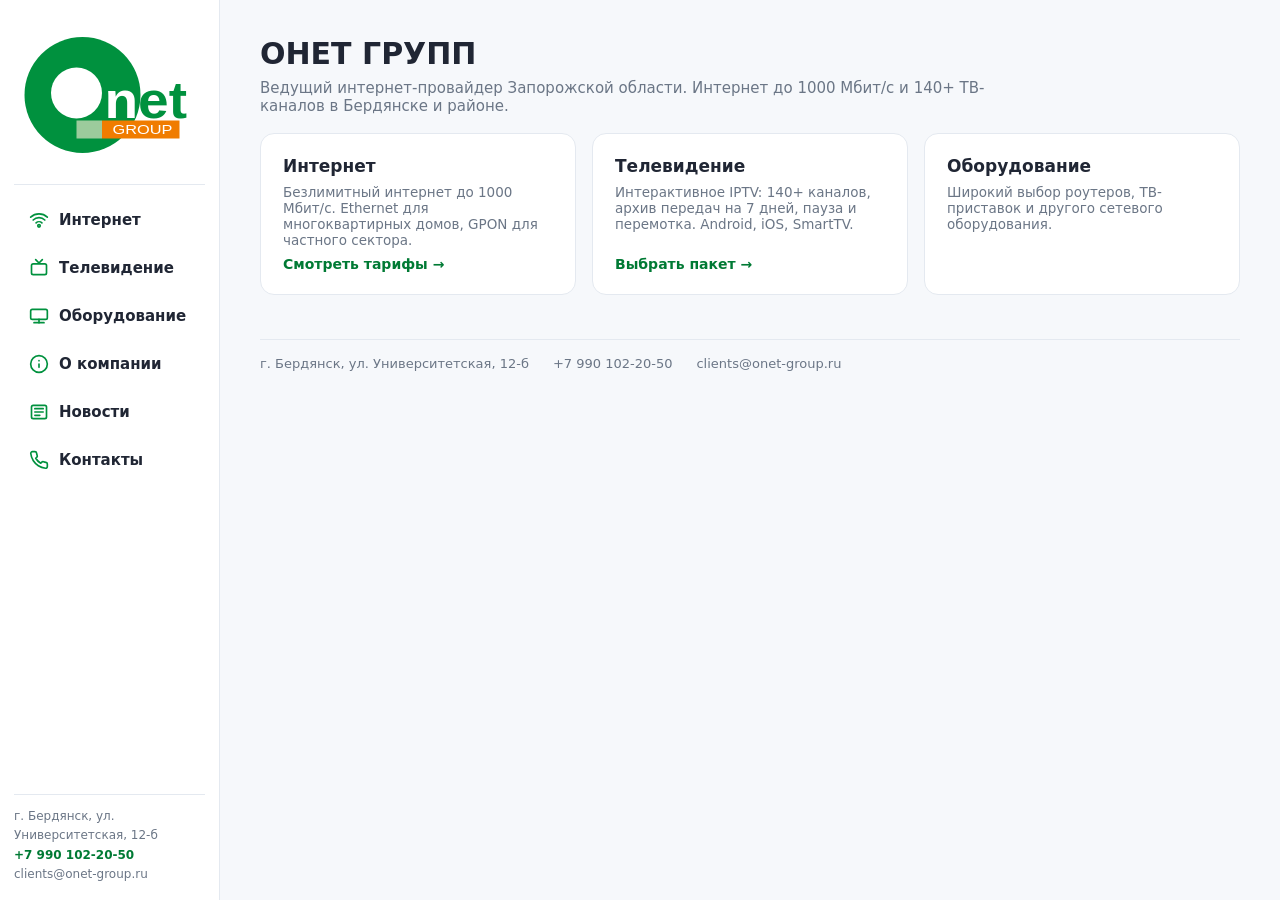
==== commit fe8af873: "Refactor navigation menu in index.html" ====
--- a/index.html
+++ b/index.html
@@ -22,15 +22,13 @@
     </svg>
   </a>
 
-  <nav class="nav">
-    <a class="nav-btn" href="internet.html">
-      <svg class="nav-ico" viewBox="0 0 24 24"><path d="M2 8.5a15 15 0 0 1 20 0"/><path d="M5 12a10 10 0 0 1 14 0"/><path d="M8.5 15.5a5 5 0 0 1 7 0"/><circle cx="12" cy="19" r="1.5"/></svg>
-      Интернет
-    </a>
-    <a class="nav-btn" href="tv.html">
-      <svg class="nav-ico" viewBox="0 0 24 24"><rect x="3" y="7" width="18" height="13" rx="2"/><path d="M8 2l4 4 4-4"/></svg>
-      Телевидение
-    </a>
+    <nav class="nav">
+    <a class="nav-btn" href="internet.html"><svg class="nav-ico" viewBox="0 0 24 24"><path d="M2 8.5a15 15 0 0 1 20 0"/><path d="M5 12a10 10 0 0 1 14 0"/><path d="M8.5 15.5a5 5 0 0 1 7 0"/><circle cx="12" cy="19" r="1.5"/></svg>Интернет</a>
+    <a class="nav-btn" href="tv.html"><svg class="nav-ico" viewBox="0 0 24 24"><rect x="3" y="7" width="18" height="13" rx="2"/><path d="M8 2l4 4 4-4"/></svg>Телевидение</a>
+    <a class="nav-btn" href="equipment.html"><svg class="nav-ico" viewBox="0 0 24 24"><rect x="2" y="4" width="20" height="12" rx="2"/><path d="M6 20h12"/><path d="M12 16v4"/></svg>Оборудование</a>
+    <a class="nav-btn" href="about.html"><svg class="nav-ico" viewBox="0 0 24 24"><circle cx="12" cy="12" r="10"/><path d="M12 16v-4"/><path d="M12 8h.01"/></svg>О компании</a>
+    <a class="nav-btn" href="news.html"><svg class="nav-ico" viewBox="0 0 24 24"><rect x="3" y="4" width="18" height="16" rx="2"/><path d="M7 8h10"/><path d="M7 12h10"/><path d="M7 16h6"/></svg>Новости</a>
+    <a class="nav-btn" href="contacts.html"><svg class="nav-ico" viewBox="0 0 24 24"><path d="M22 16.92v3a2 2 0 0 1-2.18 2 19.79 19.79 0 0 1-8.63-3.07 19.5 19.5 0 0 1-6-6 19.79 19.79 0 0 1-3.07-8.67A2 2 0 0 1 4.11 2h3a2 2 0 0 1 2 1.72c.13.96.37 1.9.72 2.81a2 2 0 0 1-.45 2.11L8.09 9.91a16 16 0 0 0 6 6l1.27-1.27a2 2 0 0 1 2.11-.45c.91.35 1.85.59 2.81.72A2 2 0 0 1 22 16.92z"/></svg>Контакты</a>
   </nav>
 
   <div class="sidebar-contacts">
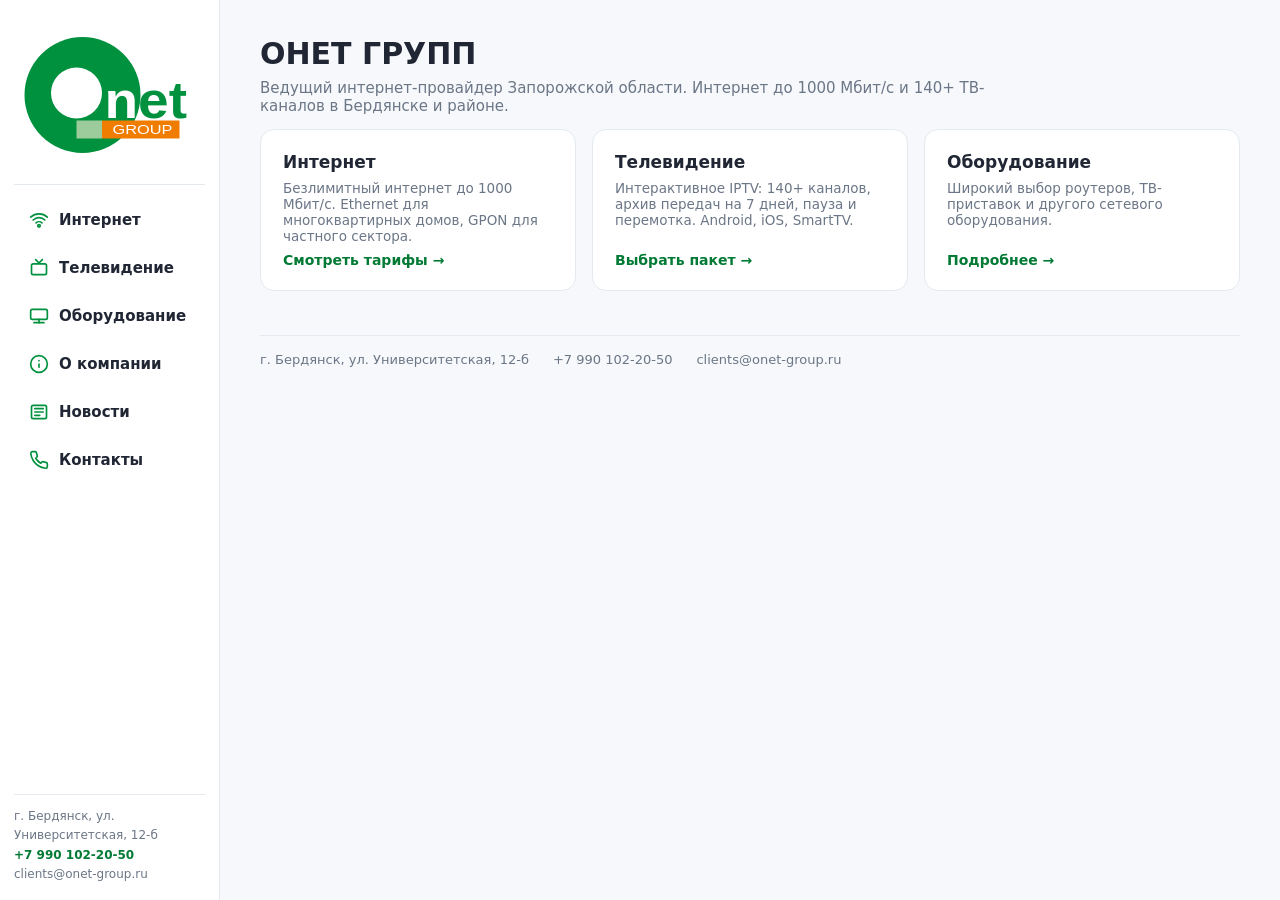
==== commit a12972ec: "Fix HTML structure and add missing elements" ====
--- a/index.html
+++ b/index.html
@@ -21,8 +21,7 @@
       <text x="372" y="455" font-family="Arial, sans-serif" font-size="50" fill="#FFFFFF" textLength="240" lengthAdjust="spacingAndGlyphs">GROUP</text>
     </svg>
   </a>
-
-    <nav class="nav">
+  <nav class="nav">
     <a class="nav-btn" href="internet.html"><svg class="nav-ico" viewBox="0 0 24 24"><path d="M2 8.5a15 15 0 0 1 20 0"/><path d="M5 12a10 10 0 0 1 14 0"/><path d="M8.5 15.5a5 5 0 0 1 7 0"/><circle cx="12" cy="19" r="1.5"/></svg>Интернет</a>
     <a class="nav-btn" href="tv.html"><svg class="nav-ico" viewBox="0 0 24 24"><rect x="3" y="7" width="18" height="13" rx="2"/><path d="M8 2l4 4 4-4"/></svg>Телевидение</a>
     <a class="nav-btn" href="equipment.html"><svg class="nav-ico" viewBox="0 0 24 24"><rect x="2" y="4" width="20" height="12" rx="2"/><path d="M6 20h12"/><path d="M12 16v4"/></svg>Оборудование</a>
@@ -30,7 +29,6 @@
     <a class="nav-btn" href="news.html"><svg class="nav-ico" viewBox="0 0 24 24"><rect x="3" y="4" width="18" height="16" rx="2"/><path d="M7 8h10"/><path d="M7 12h10"/><path d="M7 16h6"/></svg>Новости</a>
     <a class="nav-btn" href="contacts.html"><svg class="nav-ico" viewBox="0 0 24 24"><path d="M22 16.92v3a2 2 0 0 1-2.18 2 19.79 19.79 0 0 1-8.63-3.07 19.5 19.5 0 0 1-6-6 19.79 19.79 0 0 1-3.07-8.67A2 2 0 0 1 4.11 2h3a2 2 0 0 1 2 1.72c.13.96.37 1.9.72 2.81a2 2 0 0 1-.45 2.11L8.09 9.91a16 16 0 0 0 6 6l1.27-1.27a2 2 0 0 1 2.11-.45c.91.35 1.85.59 2.81.72A2 2 0 0 1 22 16.92z"/></svg>Контакты</a>
   </nav>
-
   <div class="sidebar-contacts">
     г. Бердянск, ул. Университетская, 12-б<br>
     <a href="tel:+79901022050">+7 990 102-20-50</a><br>
@@ -59,6 +57,7 @@
     <div class="card">
       <h3>Оборудование</h3>
       <p>Широкий выбор роутеров, ТВ-приставок и другого сетевого оборудования.</p>
+      <a href="equipment.html">Подробнее →</a>
     </div>
   </section>
 
--- a/style.css
+++ b/style.css
@@ -38,7 +38,7 @@
 .lead{color:var(--muted);max-width:760px;margin-top:8px;font-size:15px}
 h2{margin:28px 0 4px;font-size:20px}
 
-.cards{display:grid;grid-template-columns:repeat(auto-fit,minmax(240px,1fr));gap:16px;margin-top:18px}
+.cards{display:grid;grid-template-columns:repeat(auto-fit,minmax(240px,1fr));gap:16px;margin-top:14px}
 .card{background:#fff;border:1px solid var(--border);border-radius:var(--radius);padding:22px;display:flex;flex-direction:column;gap:8px}
 .card h3{font-size:17px}
 .card p{font-size:13.5px;color:var(--muted)}
@@ -60,16 +60,17 @@
 .btn.orange:hover{background:#d96f00}
 
 .note{background:#FFF7EC;border:1px solid #F5D9B0;color:#8A5A16;border-radius:10px;padding:10px 14px;font-size:13px;margin-top:14px}
+.note a{color:var(--green-dark);font-weight:700;text-decoration:none}
 
 .footer{margin-top:44px;padding-top:16px;border-top:1px solid var(--border);color:var(--muted);font-size:13px;display:flex;gap:24px;flex-wrap:wrap}
 
-/* ========== ТОЛЬКО УЗКИЕ ЭКРАНЫ ========== */
+/* ========== УЗКИЕ ЭКРАНЫ ========== */
 @media (max-width:700px){
   .sidebar{position:static;width:auto;flex-direction:row;align-items:center;gap:12px;
     padding:10px 14px;border-right:none;border-bottom:1px solid var(--border)}
   .logo{width:96px;padding:0;border:none}
   .logo-svg{max-height:80px}
-  .nav{flex-direction:row;padding-top:0;gap:4px}
+  .nav{flex-direction:row;padding-top:0;gap:4px;flex-wrap:wrap}
   .nav-btn{padding:8px 10px;font-size:14px;border-left:none}
   .sidebar-contacts{display:none}
   .content{margin-left:0;padding:20px}
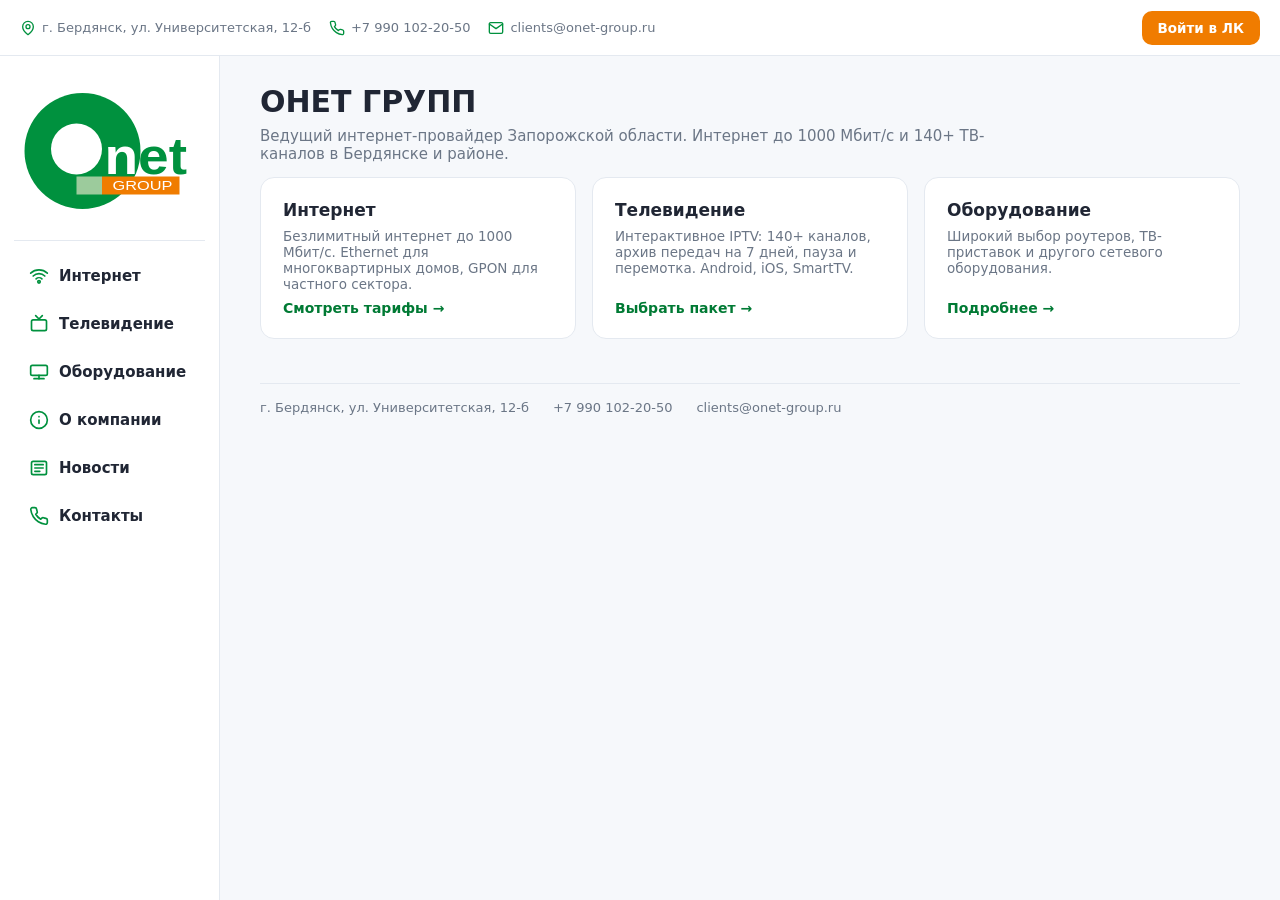
==== commit e8b7ccfb: "Add header with contact details and login link Added a header with contact information and login lin" ====
--- a/index.html
+++ b/index.html
@@ -7,6 +7,13 @@
 <link rel="stylesheet" href="style.css">
 </head>
 <body>
+
+<header class="topbar">
+  <span class="tb-item tb-addr"><svg class="tb-ico" viewBox="0 0 24 24"><path d="M20 10c0 6-8 12-8 12s-8-6-8-12a8 8 0 0 1 16 0z"/><circle cx="12" cy="10" r="3"/></svg>г. Бердянск, ул. Университетская, 12-б</span>
+  <a class="tb-item" href="tel:+79901022050"><svg class="tb-ico" viewBox="0 0 24 24"><path d="M22 16.92v3a2 2 0 0 1-2.18 2 19.79 19.79 0 0 1-8.63-3.07 19.5 19.5 0 0 1-6-6 19.79 19.79 0 0 1-3.07-8.67A2 2 0 0 1 4.11 2h3a2 2 0 0 1 2 1.72c.13.96.37 1.9.72 2.81a2 2 0 0 1-.45 2.11L8.09 9.91a16 16 0 0 0 6 6l1.27-1.27a2 2 0 0 1 2.11-.45c.91.35 1.85.59 2.81.72A2 2 0 0 1 22 16.92z"/></svg>+7 990 102-20-50</a>
+  <a class="tb-item tb-mail" href="mailto:clients@onet-group.ru"><svg class="tb-ico" viewBox="0 0 24 24"><rect x="2" y="4" width="20" height="16" rx="2"/><path d="m22 6-10 7L2 6"/></svg>clients@onet-group.ru</a>
+  <a class="btn-lk" href="#">Войти в ЛК</a>
+</header>
 
 <aside class="sidebar">
   <a class="logo" href="index.html" aria-label="Onet Group — на главную">
@@ -29,11 +36,6 @@
     <a class="nav-btn" href="news.html"><svg class="nav-ico" viewBox="0 0 24 24"><rect x="3" y="4" width="18" height="16" rx="2"/><path d="M7 8h10"/><path d="M7 12h10"/><path d="M7 16h6"/></svg>Новости</a>
     <a class="nav-btn" href="contacts.html"><svg class="nav-ico" viewBox="0 0 24 24"><path d="M22 16.92v3a2 2 0 0 1-2.18 2 19.79 19.79 0 0 1-8.63-3.07 19.5 19.5 0 0 1-6-6 19.79 19.79 0 0 1-3.07-8.67A2 2 0 0 1 4.11 2h3a2 2 0 0 1 2 1.72c.13.96.37 1.9.72 2.81a2 2 0 0 1-.45 2.11L8.09 9.91a16 16 0 0 0 6 6l1.27-1.27a2 2 0 0 1 2.11-.45c.91.35 1.85.59 2.81.72A2 2 0 0 1 22 16.92z"/></svg>Контакты</a>
   </nav>
-  <div class="sidebar-contacts">
-    г. Бердянск, ул. Университетская, 12-б<br>
-    <a href="tel:+79901022050">+7 990 102-20-50</a><br>
-    clients@onet-group.ru
-  </div>
 </aside>
 
 <main class="content">
--- a/style.css
+++ b/style.css
@@ -1,5 +1,6 @@
 :root{
   --sidebar-w:220px; /* ≈5 см на 13″ экране */
+  --topbar-h:56px;
   --green:#00913E;
   --green-dark:#007A34;
   --green-light:#E9F6EF;
@@ -11,10 +12,21 @@
   --radius:14px;
 }
 *{box-sizing:border-box;margin:0;padding:0}
-body{font-family:system-ui,-apple-system,"Segoe UI",Roboto,Arial,sans-serif;background:var(--bg);color:var(--text)}
+body{font-family:system-ui,-apple-system,"Segoe UI",Roboto,Arial,sans-serif;background:var(--bg);color:var(--text);padding-top:var(--topbar-h)}
+
+/* ========== ВЕРХНЯЯ ПАНЕЛЬ ========== */
+.topbar{position:fixed;top:0;left:0;right:0;height:var(--topbar-h);background:#fff;
+  border-bottom:1px solid var(--border);display:flex;align-items:center;gap:18px;
+  padding:0 20px;z-index:20;font-size:13px}
+.tb-item{color:var(--muted);text-decoration:none;display:flex;align-items:center;gap:6px;white-space:nowrap}
+a.tb-item:hover{color:var(--green-dark)}
+.tb-ico{width:16px;height:16px;flex:none;stroke:var(--green);fill:none;stroke-width:2;stroke-linecap:round;stroke-linejoin:round}
+.btn-lk{margin-left:auto;background:var(--orange);color:#fff;border-radius:10px;padding:9px 16px;
+  font-weight:700;text-decoration:none;font-size:13.5px;white-space:nowrap}
+.btn-lk:hover{background:#d96f00}
 
 /* ========== ЛЕВАЯ КОЛОНКА ========== */
-.sidebar{position:fixed;top:0;left:0;bottom:0;width:var(--sidebar-w);background:#fff;
+.sidebar{position:fixed;top:var(--topbar-h);left:0;bottom:0;width:var(--sidebar-w);background:#fff;
   border-right:1px solid var(--border);display:flex;flex-direction:column;
   padding:16px 14px;z-index:10;overflow:hidden}
 .logo{display:block;background:#fff;padding:4px 4px 14px;border-bottom:1px solid var(--border)}
@@ -28,12 +40,8 @@
 .nav-btn.active{background:var(--green-light);border-left-color:var(--green);color:var(--green-dark)}
 .nav-ico{width:20px;height:20px;flex:none;stroke:var(--green);fill:none;stroke-width:2;stroke-linecap:round;stroke-linejoin:round}
 
-.sidebar-contacts{margin-top:auto;font-size:12px;color:var(--muted);line-height:1.6;
-  border-top:1px solid var(--border);padding-top:12px;word-break:break-word}
-.sidebar-contacts a{color:var(--green-dark);text-decoration:none;font-weight:700}
-
 /* ========== КОНТЕНТ ========== */
-.content{margin-left:var(--sidebar-w);padding:36px 40px;min-height:100vh}
+.content{margin-left:var(--sidebar-w);padding:28px 40px 36px;min-height:calc(100vh - var(--topbar-h))}
 .page-head h1{font-size:30px}
 .lead{color:var(--muted);max-width:760px;margin-top:8px;font-size:15px}
 h2{margin:28px 0 4px;font-size:20px}
@@ -64,14 +72,17 @@
 
 .footer{margin-top:44px;padding-top:16px;border-top:1px solid var(--border);color:var(--muted);font-size:13px;display:flex;gap:24px;flex-wrap:wrap}
 
-/* ========== УЗКИЕ ЭКРАНЫ ========== */
+/* ========== АДАПТИВ ========== */
+@media (max-width:900px){
+  .tb-addr{display:none}
+}
 @media (max-width:700px){
+  .tb-mail{display:none}
   .sidebar{position:static;width:auto;flex-direction:row;align-items:center;gap:12px;
     padding:10px 14px;border-right:none;border-bottom:1px solid var(--border)}
   .logo{width:96px;padding:0;border:none}
   .logo-svg{max-height:80px}
   .nav{flex-direction:row;padding-top:0;gap:4px;flex-wrap:wrap}
   .nav-btn{padding:8px 10px;font-size:14px;border-left:none}
-  .sidebar-contacts{display:none}
   .content{margin-left:0;padding:20px}
 }
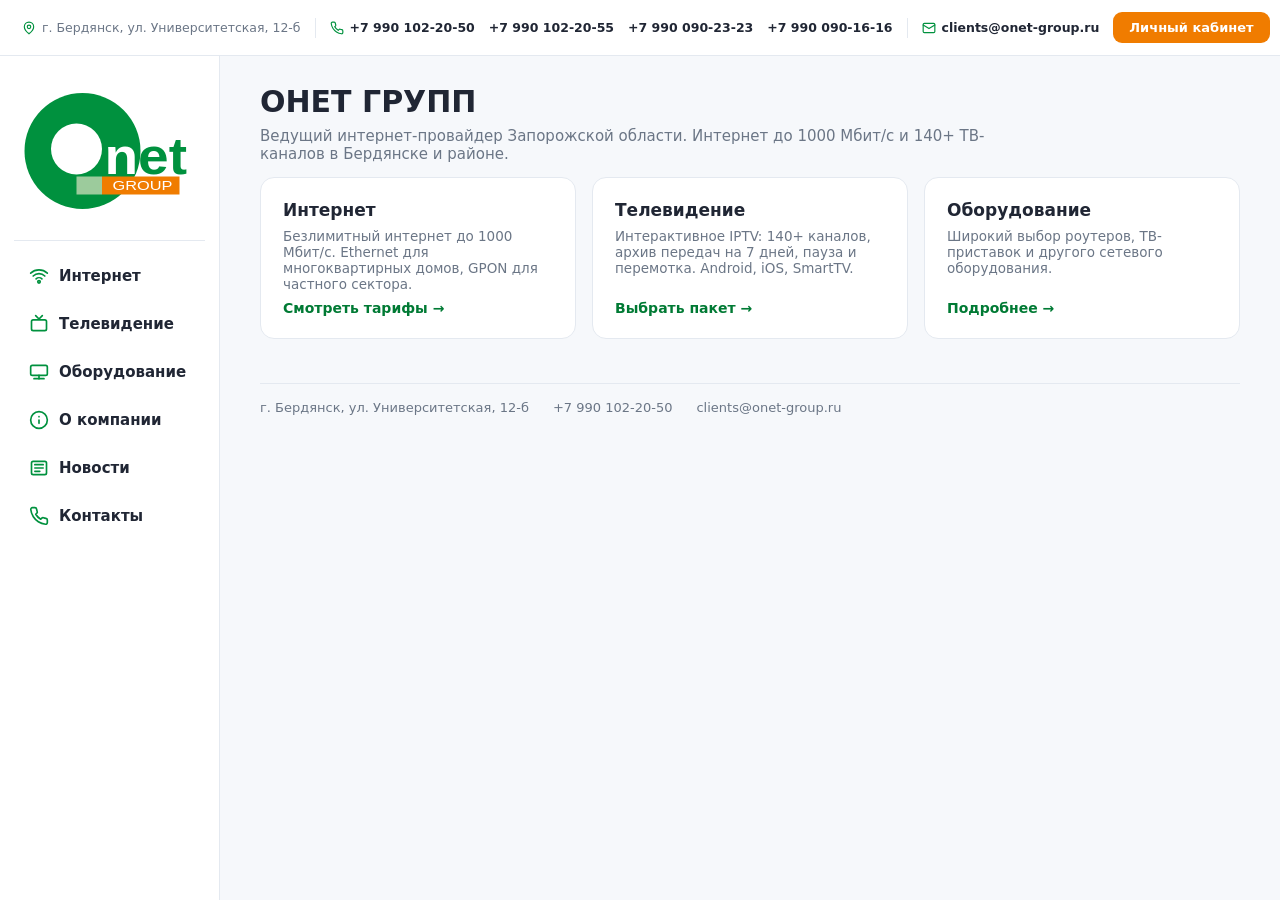
==== commit 6f33b750: "Update index.html" ====
--- a/index.html
+++ b/index.html
@@ -9,10 +9,15 @@
 <body>
 
 <header class="topbar">
-  <span class="tb-item tb-addr"><svg class="tb-ico" viewBox="0 0 24 24"><path d="M20 10c0 6-8 12-8 12s-8-6-8-12a8 8 0 0 1 16 0z"/><circle cx="12" cy="10" r="3"/></svg>г. Бердянск, ул. Университетская, 12-б</span>
-  <a class="tb-item" href="tel:+79901022050"><svg class="tb-ico" viewBox="0 0 24 24"><path d="M22 16.92v3a2 2 0 0 1-2.18 2 19.79 19.79 0 0 1-8.63-3.07 19.5 19.5 0 0 1-6-6 19.79 19.79 0 0 1-3.07-8.67A2 2 0 0 1 4.11 2h3a2 2 0 0 1 2 1.72c.13.96.37 1.9.72 2.81a2 2 0 0 1-.45 2.11L8.09 9.91a16 16 0 0 0 6 6l1.27-1.27a2 2 0 0 1 2.11-.45c.91.35 1.85.59 2.81.72A2 2 0 0 1 22 16.92z"/></svg>+7 990 102-20-50</a>
-  <a class="tb-item tb-mail" href="mailto:clients@onet-group.ru"><svg class="tb-ico" viewBox="0 0 24 24"><rect x="2" y="4" width="20" height="16" rx="2"/><path d="m22 6-10 7L2 6"/></svg>clients@onet-group.ru</a>
-  <a class="btn-lk" href="#">Войти в ЛК</a>
+  <span class="tb-item"><svg class="tb-ico" viewBox="0 0 24 24"><path d="M20 10c0 6-8 12-8 12s-8-6-8-12a8 8 0 0 1 16 0z"/><circle cx="12" cy="10" r="3"/></svg>г. Бердянск, ул. Университетская, 12-б</span>
+  <span class="sep"></span>
+  <a href="tel:+79901022050"><svg class="tb-ico" viewBox="0 0 24 24"><path d="M22 16.92v3a2 2 0 0 1-2.18 2 19.79 19.79 0 0 1-8.63-3.07 19.5 19.5 0 0 1-6-6 19.79 19.79 0 0 1-3.07-8.67A2 2 0 0 1 4.11 2h3a2 2 0 0 1 2 1.72c.13.96.37 1.9.72 2.81a2 2 0 0 1-.45 2.11L8.09 9.91a16 16 0 0 0 6 6l1.27-1.27a2 2 0 0 1 2.11-.45c.91.35 1.85.59 2.81.72A2 2 0 0 1 22 16.92z"/></svg>+7 990 102-20-50</a>
+  <a class="hide-md" href="tel:+79901022055">+7 990 102-20-55</a>
+  <a class="hide-md" href="tel:+79900902323">+7 990 090-23-23</a>
+  <a class="hide-md" href="tel:+79900901616">+7 990 090-16-16</a>
+  <span class="sep hide-md"></span>
+  <a class="hide-md" href="mailto:clients@onet-group.ru"><svg class="tb-ico" viewBox="0 0 24 24"><rect x="2" y="4" width="20" height="16" rx="2"/><path d="m22 7-10 6L2 7"/></svg>clients@onet-group.ru</a>
+  <a class="btn-lk" href="#">Личный кабинет</a>
 </header>
 
 <aside class="sidebar">
--- a/style.css
+++ b/style.css
@@ -1,5 +1,5 @@
 :root{
-  --sidebar-w:220px; /* ≈5 см на 13″ экране */
+  --sidebar-w:220px;
   --topbar-h:56px;
   --green:#00913E;
   --green-dark:#007A34;
@@ -12,18 +12,19 @@
   --radius:14px;
 }
 *{box-sizing:border-box;margin:0;padding:0}
-body{font-family:system-ui,-apple-system,"Segoe UI",Roboto,Arial,sans-serif;background:var(--bg);color:var(--text);padding-top:var(--topbar-h)}
+body{font-family:system-ui,-apple-system,"Segoe UI",Roboto,Arial,sans-serif;background:var(--bg);color:var(--text)}
 
 /* ========== ВЕРХНЯЯ ПАНЕЛЬ ========== */
 .topbar{position:fixed;top:0;left:0;right:0;height:var(--topbar-h);background:#fff;
-  border-bottom:1px solid var(--border);display:flex;align-items:center;gap:18px;
-  padding:0 20px;z-index:20;font-size:13px}
-.tb-item{color:var(--muted);text-decoration:none;display:flex;align-items:center;gap:6px;white-space:nowrap}
-a.tb-item:hover{color:var(--green-dark)}
-.tb-ico{width:16px;height:16px;flex:none;stroke:var(--green);fill:none;stroke-width:2;stroke-linecap:round;stroke-linejoin:round}
-.btn-lk{margin-left:auto;background:var(--orange);color:#fff;border-radius:10px;padding:9px 16px;
-  font-weight:700;text-decoration:none;font-size:13.5px;white-space:nowrap}
-.btn-lk:hover{background:#d96f00}
+  border-bottom:1px solid var(--border);display:flex;align-items:center;gap:14px;
+  padding:0 22px;z-index:20;font-size:12.5px;color:var(--muted)}
+.tb-item{display:flex;align-items:center;gap:6px;white-space:nowrap}
+.tb-ico{width:14px;height:14px;stroke:var(--green);fill:none;stroke-width:2;stroke-linecap:round;stroke-linejoin:round;flex:none}
+.topbar a{display:flex;align-items:center;gap:6px;color:var(--text);text-decoration:none;font-weight:600;white-space:nowrap}
+.topbar a:hover{color:var(--green-dark)}
+.sep{width:1px;height:20px;background:var(--border);flex:none}
+.topbar .btn-lk{margin-left:auto;background:var(--orange);color:#fff;font-weight:700;padding:8px 16px;border-radius:9px;font-size:13px}
+.topbar .btn-lk:hover{background:#d96f00;color:#fff}
 
 /* ========== ЛЕВАЯ КОЛОНКА ========== */
 .sidebar{position:fixed;top:var(--topbar-h);left:0;bottom:0;width:var(--sidebar-w);background:#fff;
@@ -41,7 +42,7 @@
 .nav-ico{width:20px;height:20px;flex:none;stroke:var(--green);fill:none;stroke-width:2;stroke-linecap:round;stroke-linejoin:round}
 
 /* ========== КОНТЕНТ ========== */
-.content{margin-left:var(--sidebar-w);padding:28px 40px 36px;min-height:calc(100vh - var(--topbar-h))}
+.content{margin-left:var(--sidebar-w);padding:calc(var(--topbar-h) + 28px) 40px 36px;min-height:100vh}
 .page-head h1{font-size:30px}
 .lead{color:var(--muted);max-width:760px;margin-top:8px;font-size:15px}
 h2{margin:28px 0 4px;font-size:20px}
@@ -73,11 +74,13 @@
 .footer{margin-top:44px;padding-top:16px;border-top:1px solid var(--border);color:var(--muted);font-size:13px;display:flex;gap:24px;flex-wrap:wrap}
 
 /* ========== АДАПТИВ ========== */
+@media (max-width:1100px){ .hide-md{display:none} }
 @media (max-width:900px){
-  .tb-addr{display:none}
+  .topbar{position:static;height:auto;flex-wrap:wrap;padding:10px 16px;gap:10px;row-gap:6px}
+  .sidebar{top:0}
+  .content{padding-top:28px}
 }
 @media (max-width:700px){
-  .tb-mail{display:none}
   .sidebar{position:static;width:auto;flex-direction:row;align-items:center;gap:12px;
     padding:10px 14px;border-right:none;border-bottom:1px solid var(--border)}
   .logo{width:96px;padding:0;border:none}
